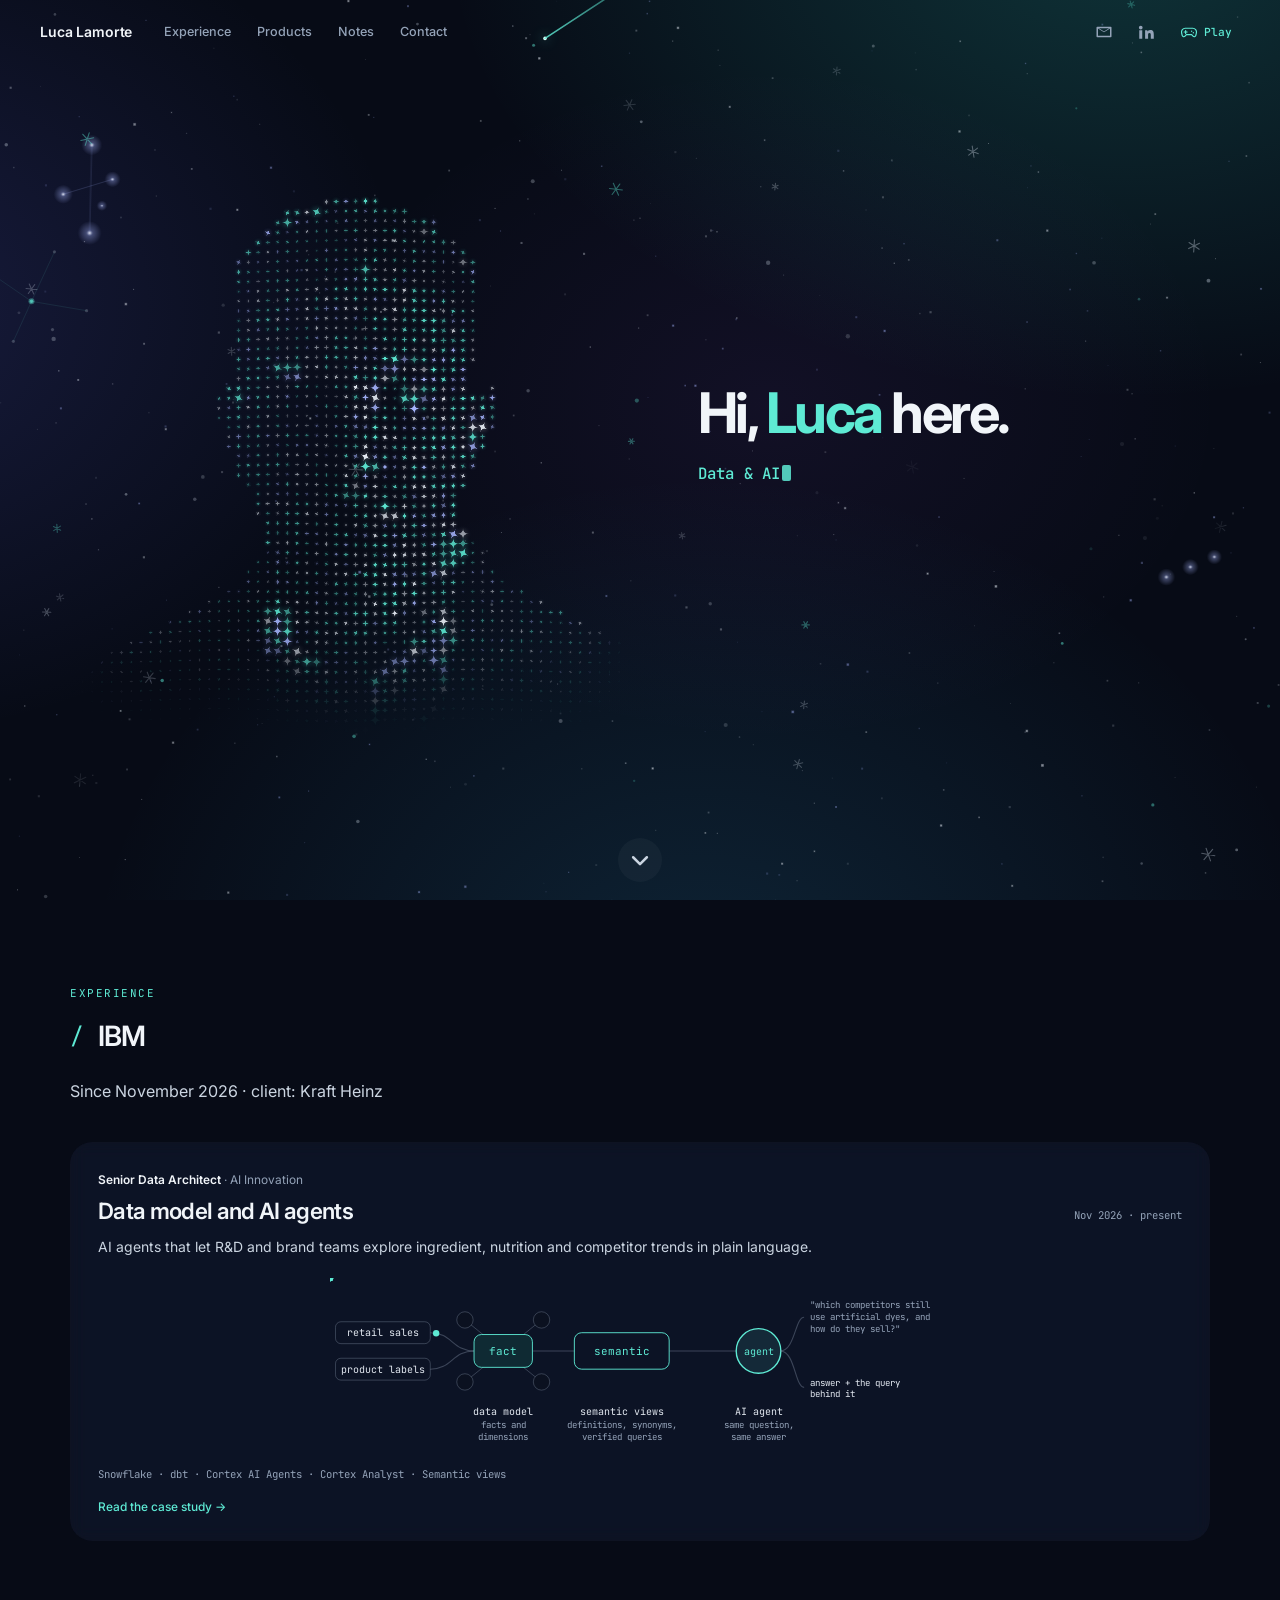
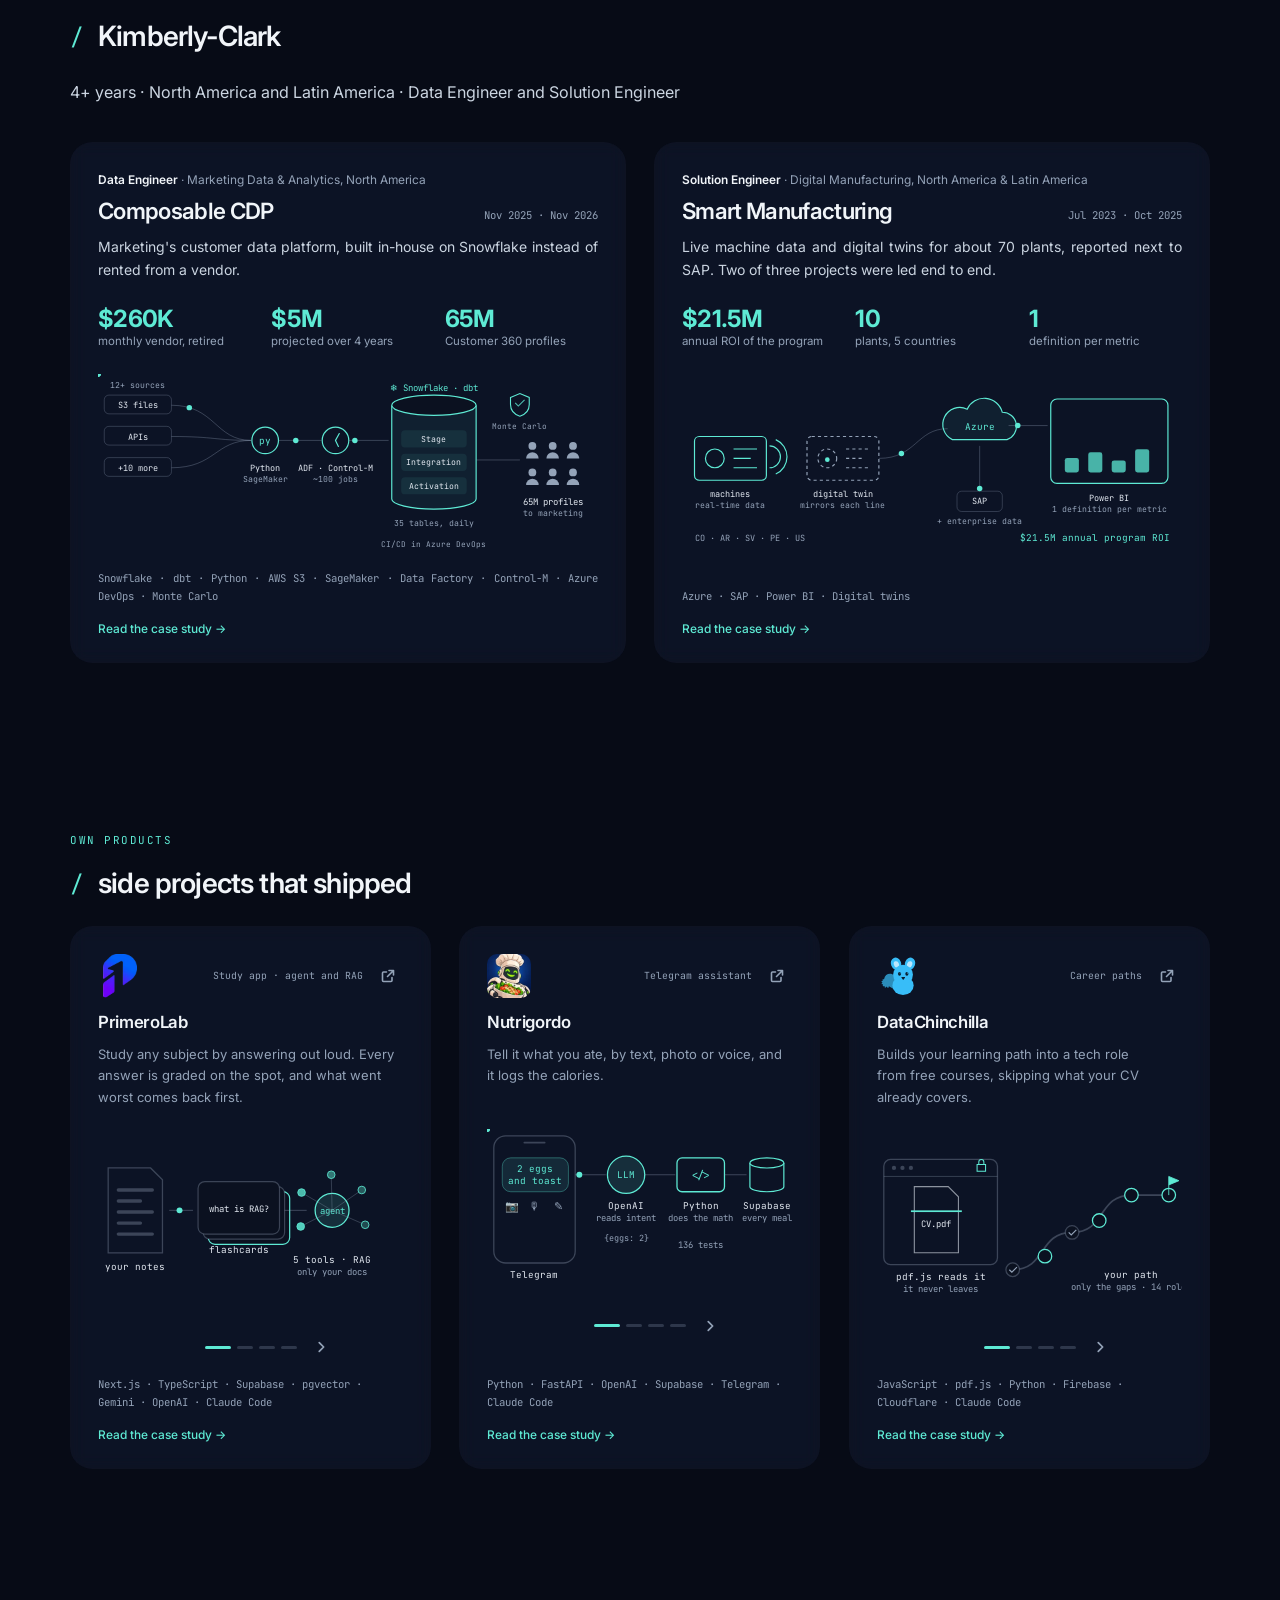
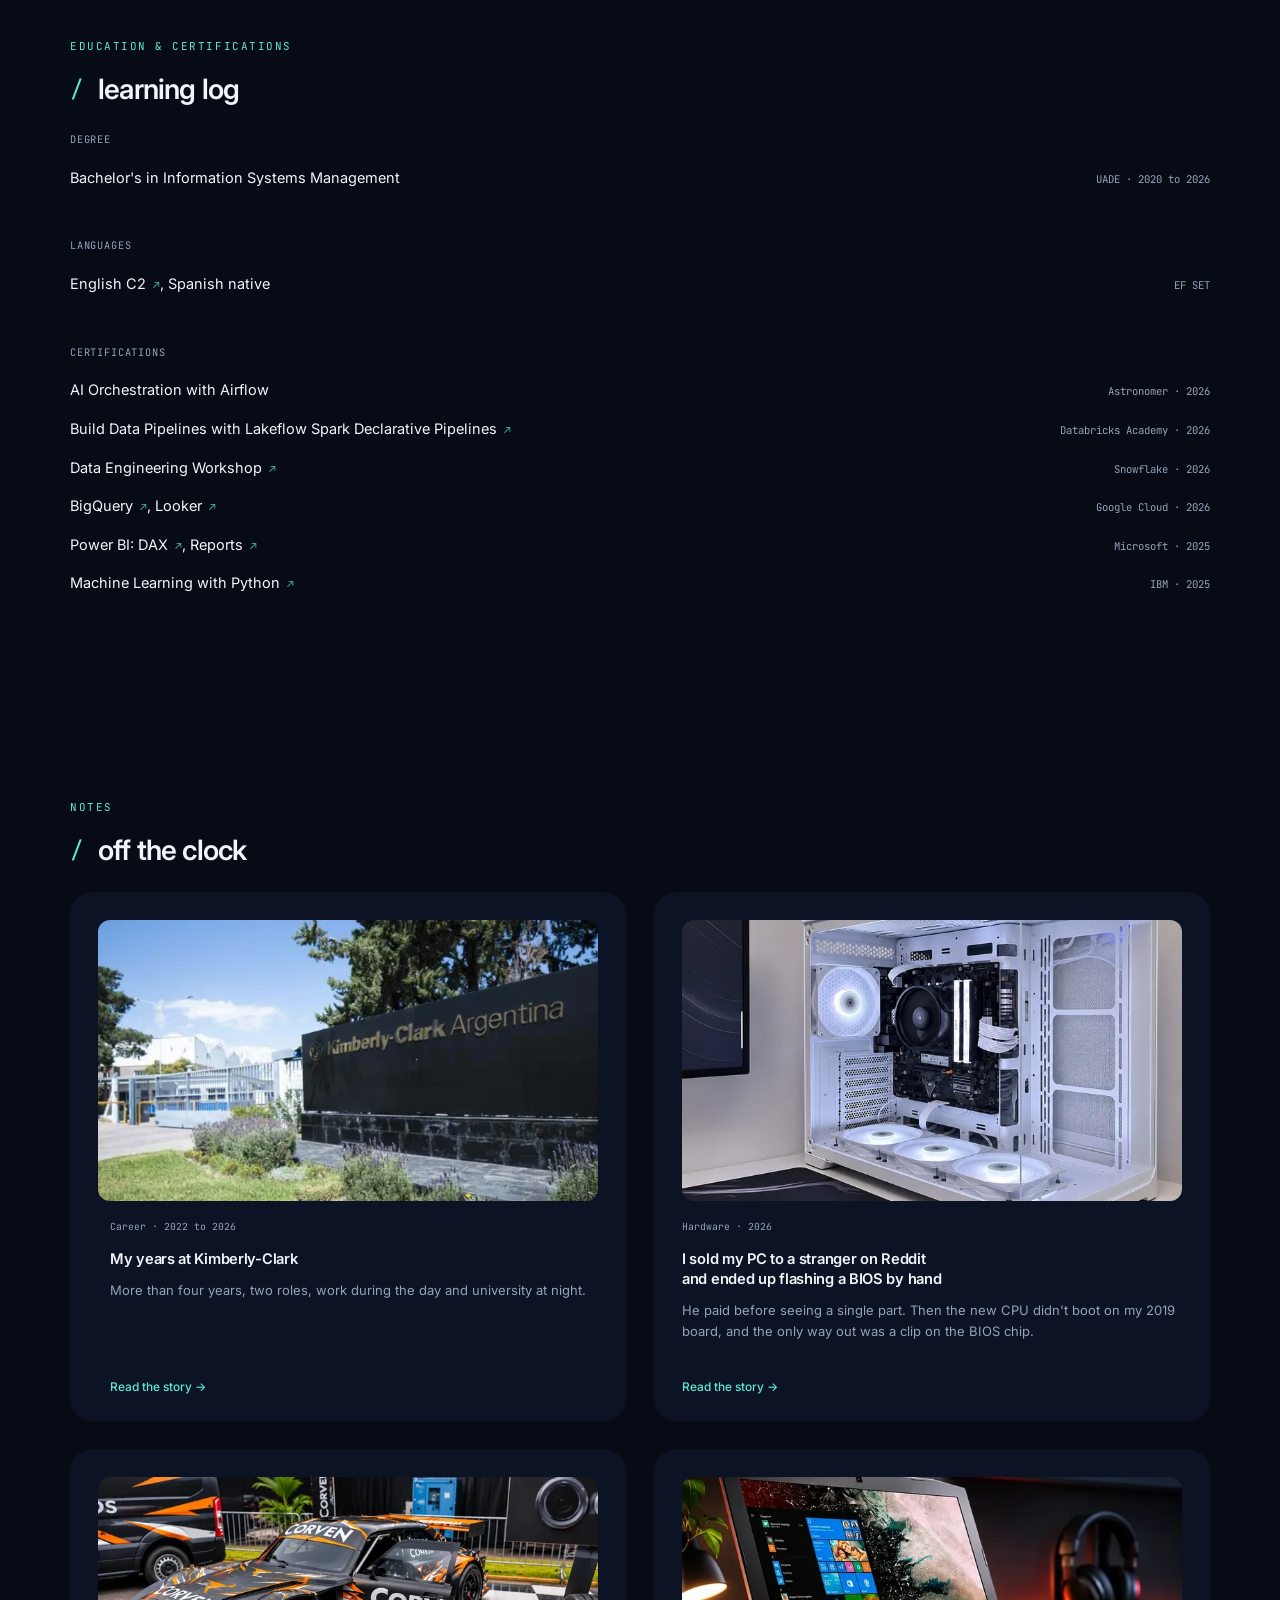
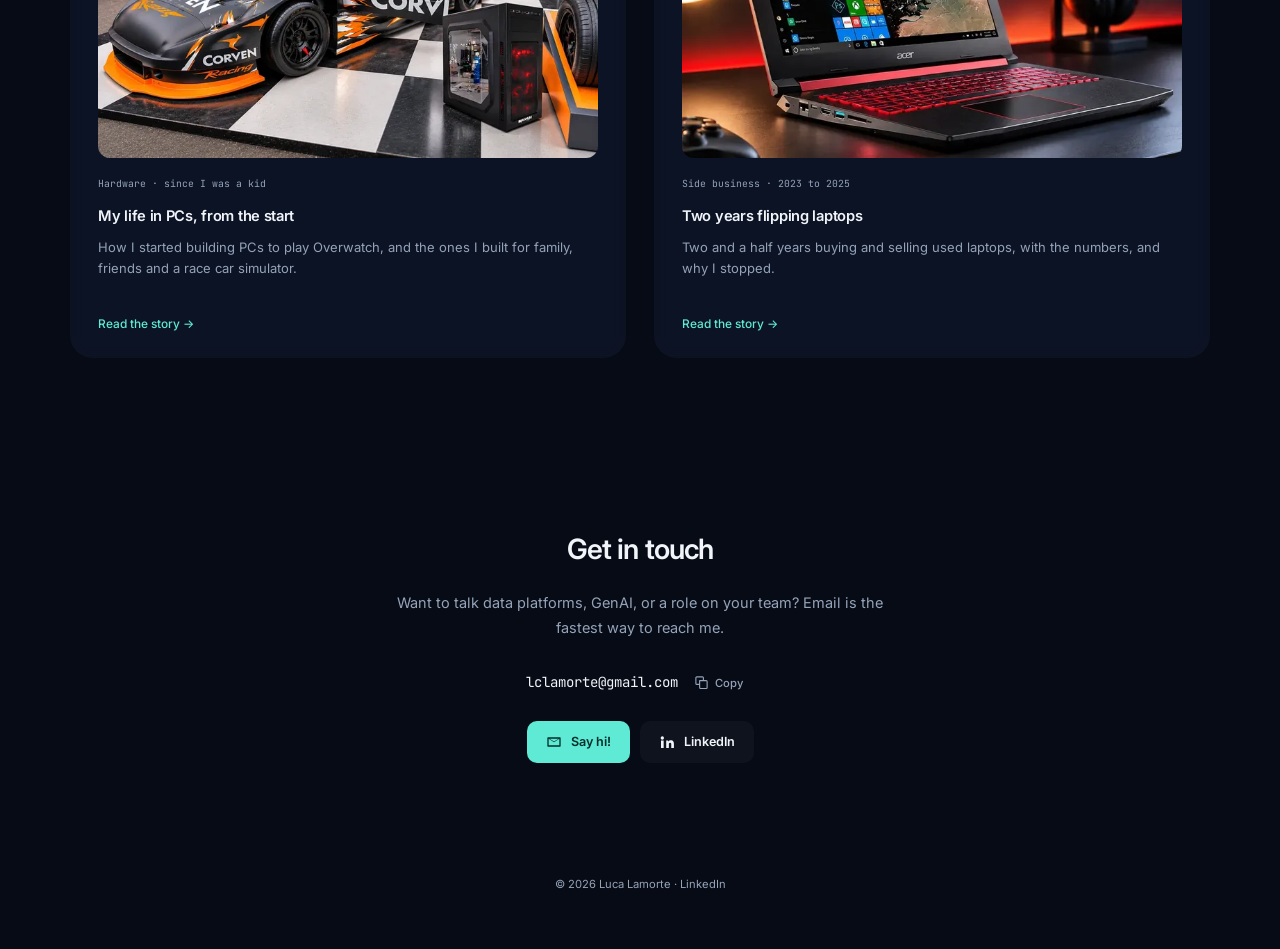
==== index.html @ 3a0ec130 "Put dbt back in the IBM stack Co-Authored-By: Claude Opus 5.5 <noreply@anthropic.com>" ====
<!doctype html>
<html lang="en">
<head>
<script>
  // Al volver de un artículo a una sección (index.html#experience) la página aparece ahí mismo: sin el
  // desplazamiento suave desde arriba. El suave vuelve apenas la página quedó en su lugar.
  // Recargar siempre arranca en el inicio: si la dirección quedó con una sección (#experience), se limpia.
  const nav = performance.getEntriesByType('navigation')[0];
  if (nav && nav.type === 'reload') {
    if ('scrollRestoration' in history) history.scrollRestoration = 'manual';
    if (location.hash && location.hash !== '#selftest') history.replaceState(null, '', location.pathname + location.search);
    addEventListener('load', () => scrollTo({ top: 0, behavior: 'instant' }));
  }
  // Con una sección en la dirección, se llega ahí y después se limpia, para que recargar no vuelva a saltar.
  if (location.hash && location.hash !== '#selftest') {
    const root = document.documentElement; root.style.scrollBehavior = 'auto';
    const jump = () => { const t = document.getElementById(location.hash.slice(1)); if (t && t.tagName !== 'DETAILS') t.scrollIntoView({ block: 'start', behavior: 'instant' }); };
    addEventListener('DOMContentLoaded', jump);
    addEventListener('load', () => { jump(); history.replaceState(null, '', location.pathname + location.search); requestAnimationFrame(() => requestAnimationFrame(() => root.style.scrollBehavior = '')); });
  }
</script>
<meta charset="utf-8">
<meta name="viewport" content="width=device-width, initial-scale=1">
<title>Luca Lamorte · Data &amp; AI architecture</title>
<meta name="description" content="Senior Data Architect at IBM. I design data platforms on Snowflake and dbt, and ship AI products on top of them.">
<link rel="canonical" href="https://lucalamorte.github.io/">
<meta property="og:type" content="website">
<meta property="og:site_name" content="Luca Lamorte">
<meta property="og:title" content="Luca Lamorte · Data &amp; AI architecture">
<meta property="og:description" content="Senior Data Architect at IBM. I design data platforms on Snowflake and dbt, and ship AI products on top of them.">
<meta property="og:url" content="https://lucalamorte.github.io/">
<meta property="og:image" content="https://lucalamorte.github.io/assets/og/home-8.jpg">
<meta property="og:image:alt" content="Luca Lamorte · Data &amp; AI architecture">
<meta property="og:image:width" content="1200">
<meta property="og:image:height" content="627">
<meta property="og:locale" content="en_US">
<meta name="twitter:card" content="summary_large_image">
<meta name="twitter:title" content="Luca Lamorte · Data &amp; AI architecture">
<meta name="twitter:description" content="Senior Data Architect at IBM. I design data platforms on Snowflake and dbt, and ship AI products on top of them.">
<meta name="twitter:image" content="https://lucalamorte.github.io/assets/og/home-8.jpg">
<meta name="author" content="Luca Lamorte">
<meta name="theme-color" content="#0b1120">
<link rel="icon" href="assets/favicon.svg" type="image/svg+xml">
<link rel="icon" href="assets/favicon-32.png" type="image/png" sizes="32x32">
<link rel="apple-touch-icon" href="assets/apple-touch-icon.png">
<script type="application/ld+json">{"@context":"https://schema.org","@graph":[{"@type":"Person","@id":"https://lucalamorte.github.io/#luca","name":"Luca Lamorte","jobTitle":"Senior Data Architect","worksFor":{"@type":"Organization","name":"IBM"},"description":"Senior Data Architect at IBM, based in Buenos Aires. Designs data platforms on Snowflake and dbt and ships GenAI products on top of them: RAG, tool-calling agents and Snowflake Cortex.","address":{"@type":"PostalAddress","addressLocality":"Buenos Aires","addressCountry":"AR"},"alumniOf":{"@type":"CollegeOrUniversity","name":"UADE (Universidad Argentina de la Empresa)"},"knowsLanguage":["English","Spanish"],"knowsAbout":["Data architecture","Data modeling","Dimensional modeling (Kimball)","Snowflake","Snowflake Cortex","dbt","Apache Airflow","AWS","Azure","Google Cloud","Python","SQL","Data quality and observability","CI/CD for data","Composable CDP","LLMs","Retrieval-augmented generation (RAG)","AI agents"],"url":"https://lucalamorte.github.io/","email":"mailto:lclamorte@gmail.com","sameAs":["https://www.linkedin.com/in/lclamorte/"],"hasCredential":[{"@type":"EducationalOccupationalCredential","name":"AI Orchestration with Airflow Certification","recognizedBy":{"@type":"Organization","name":"Astronomer"},"dateCreated":"2026"},{"@type":"EducationalOccupationalCredential","name":"Build Data Pipelines with Lakeflow Spark Declarative Pipelines","recognizedBy":{"@type":"Organization","name":"Databricks Academy"},"dateCreated":"2026"},{"@type":"EducationalOccupationalCredential","name":"Data Engineering Workshop","recognizedBy":{"@type":"Organization","name":"Snowflake"},"dateCreated":"2026"},{"@type":"EducationalOccupationalCredential","name":"BigQuery and Looker","recognizedBy":{"@type":"Organization","name":"Google Cloud"},"dateCreated":"2026"},{"@type":"EducationalOccupationalCredential","name":"Power BI: DAX and Reports","recognizedBy":{"@type":"Organization","name":"Microsoft"},"dateCreated":"2025"},{"@type":"EducationalOccupationalCredential","name":"Machine Learning with Python","recognizedBy":{"@type":"Organization","name":"IBM"},"dateCreated":"2025"},{"@type":"EducationalOccupationalCredential","name":"English C2","recognizedBy":{"@type":"Organization","name":"EF SET"}}]},{"@type":"WebSite","@id":"https://lucalamorte.github.io/#site","url":"https://lucalamorte.github.io/","name":"Luca Lamorte","author":{"@id":"https://lucalamorte.github.io/#luca"},"inLanguage":"en"}]}</script>
<link rel="preconnect" href="https://fonts.googleapis.com">
<link rel="preconnect" href="https://fonts.gstatic.com" crossorigin>
<link href="https://fonts.googleapis.com/css2?family=Inter:wght@400;500;600;700&family=JetBrains+Mono:wght@400;500&display=swap" rel="stylesheet">
<link rel="stylesheet" href="style.css">
</head>
<body>
<svg width="0" height="0" style="position:absolute" aria-hidden="true">
  <symbol id="i-mail" viewBox="0 0 24 24"><path fill="currentColor" d="M3 5h18a1 1 0 0 1 1 1v12a1 1 0 0 1-1 1H3a1 1 0 0 1-1-1V6a1 1 0 0 1 1-1zm9 7.2L4 7.3V17h16V7.3l-8 4.9zM5.2 7l6.8 4.2L18.8 7H5.2z"/></symbol>
  <symbol id="i-linkedin" viewBox="0 0 24 24"><path fill="currentColor" d="M4.98 3.5a2.5 2.5 0 1 1 0 5 2.5 2.5 0 0 1 0-5zM3 9.75h4V21H3V9.75zm7 0h3.8v1.6h.06c.53-1 1.83-2.06 3.77-2.06 4.03 0 4.77 2.65 4.77 6.1V21h-4v-5c0-1.2-.02-2.74-1.67-2.74-1.67 0-1.93 1.3-1.93 2.65V21h-4V9.75z"/></symbol>
  <symbol id="i-db" viewBox="0 0 24 24"><g fill="none" stroke="currentColor" stroke-width="1.8"><ellipse cx="12" cy="5.5" rx="7.5" ry="2.8"/><path d="M4.5 5.5v13c0 1.5 3.4 2.8 7.5 2.8s7.5-1.3 7.5-2.8v-13M4.5 12c0 1.5 3.4 2.8 7.5 2.8s7.5-1.3 7.5-2.8"/></g></symbol>
  <symbol id="i-copy" viewBox="0 0 24 24"><path fill="none" stroke="currentColor" stroke-width="1.8" stroke-linejoin="round" d="M9 9h10.5a1.5 1.5 0 0 1 1.5 1.5V20a1.5 1.5 0 0 1-1.5 1.5H10.5A1.5 1.5 0 0 1 9 20zM15 9V4.5A1.5 1.5 0 0 0 13.5 3H4.5A1.5 1.5 0 0 0 3 4.5v9A1.5 1.5 0 0 0 4.5 15H9"/></symbol>
  <symbol id="i-factory" viewBox="0 0 24 24"><path fill="none" stroke="currentColor" stroke-width="1.8" stroke-linejoin="round" d="M3 21V10l5 3V10l5 3V10l5 3V4h3v17H3zm4-4h2m4 0h2"/></symbol>
</svg>

<a class="skip" href="#content">Skip to content</a>
<nav class="nav" aria-label="Main">
  <a class="name" href="#top">Luca Lamorte</a>
  <div class="links"><a href="#experience">Experience</a><a href="#projects">Products</a><a href="#notes">Notes</a><a href="#contact">Contact</a></div>
  <div class="icons">
    <a href="mailto:lclamorte@gmail.com?subject=Let's%20connect!" aria-label="Email"><svg><use href="#i-mail"/></svg></a>
    <a href="https://www.linkedin.com/in/lclamorte/" aria-label="LinkedIn" target="_blank" rel="noopener"><svg><use href="#i-linkedin"/></svg></a>
    <button type="button" class="nav-play" data-pk-play aria-label="Play this page as a game"><svg viewBox="0 0 24 24" aria-hidden="true"><path d="M7 7h10a5 5 0 0 1 4.9 6l-.8 3.6a2.2 2.2 0 0 1-3.8 1L15.5 15.5h-7l-1.8 2.1a2.2 2.2 0 0 1-3.8-1L2.1 13A5 5 0 0 1 7 7z"/><path d="M7.5 10v4M5.5 12h4"/><circle cx="15.5" cy="11" r=".9"/><circle cx="17.8" cy="13" r=".9"/></svg><span>Play</span></button>
  </div>
</nav>

<main id="top">
  <span id="content"></span>
  <section class="hero">
    <div class="portrait">
      <canvas id="portrait" role="img" aria-label="Portrait of Luca drawn with small dashes that move with the cursor"></canvas>
      <p class="game-status" id="game-status" aria-live="polite"></p>
    </div>
    <div class="intro">
    <h1>Hi, <b>Luca</b> here.</h1>
    <p class="roles">Data &amp; AI architecture · Buenos Aires</p>
    <p>I design data platforms and ship AI products on top of them.</p>
    <button type="button" class="pk-play" id="pk-play" data-pk-play><svg viewBox="0 0 24 24" aria-hidden="true"><path d="M7 7h10a5 5 0 0 1 4.9 6l-.8 3.6a2.2 2.2 0 0 1-3.8 1L15.5 15.5h-7l-1.8 2.1a2.2 2.2 0 0 1-3.8-1L2.1 13A5 5 0 0 1 7 7z"/><path d="M7.5 10v4M5.5 12h4"/><circle cx="15.5" cy="11" r=".9"/><circle cx="17.8" cy="13" r=".9"/></svg>Play this page as a game</button>
    </div>
  </section>


  <section id="experience" class="reveal">
    <p class="eyebrow">Experience</p>
    <h2><span>/</span> IBM</h2>
    <p class="group big">Since November 2026 · client: Kraft Heinz</p>
    <div class="flagship solo">
      <a class="card big next" href="projects/ibm.html">
        <p class="when-role"><b>Senior Data Architect</b> · AI Innovation</p>
        <div class="title-row"><h3>Data model and AI agents</h3><span class="when">Nov 2026 · present</span></div>
        <p>AI agents that let R&amp;D and brand teams explore ingredient, nutrition and competitor trends in plain language.</p>
        <div class="visual"><svg class="viz" viewBox="0 0 680 190" aria-hidden="true"><rect x="6" y="48" width="104" height="24" rx="6" fill="none" stroke="rgba(148,163,184,.35)"/><text x="58" y="64" text-anchor="middle" fill="#e2e8f0" font-family="JetBrains Mono, monospace" font-size="11">retail sales</text><path d="M110 60 C134 60 134 80 158 80" fill="none" stroke="rgba(148,163,184,.35)" stroke-width="1.2"/><circle r="3.5" fill="#5eead4"><animateMotion path="M110 60 C134 60 134 80 158 80" dur="2.4s" begin="0s" repeatCount="indefinite"/></circle><rect x="6" y="88" width="104" height="24" rx="6" fill="none" stroke="rgba(148,163,184,.35)"/><text x="58" y="104" text-anchor="middle" fill="#e2e8f0" font-family="JetBrains Mono, monospace" font-size="11">product labels</text><path d="M110 100 C134 100 134 80 158 80" fill="none" stroke="rgba(148,163,184,.35)" stroke-width="1.2"/><circle r="3.5" fill="#5eead4"><animateMotion path="M110 100 C134 100 134 80 158 80" dur="2.4s" begin="0.6s" repeatCount="indefinite"/></circle><line x1="190" y1="80" x2="148" y2="46" stroke="rgba(148,163,184,.35)"/><circle cx="148" cy="46" r="9" fill="#0b1120" stroke="rgba(148,163,184,.35)"/><line x1="190" y1="80" x2="232" y2="46" stroke="rgba(148,163,184,.35)"/><circle cx="232" cy="46" r="9" fill="#0b1120" stroke="rgba(148,163,184,.35)"/><line x1="190" y1="80" x2="148" y2="114" stroke="rgba(148,163,184,.35)"/><circle cx="148" cy="114" r="9" fill="#0b1120" stroke="rgba(148,163,184,.35)"/><line x1="190" y1="80" x2="232" y2="114" stroke="rgba(148,163,184,.35)"/><circle cx="232" cy="114" r="9" fill="#0b1120" stroke="rgba(148,163,184,.35)"/><rect x="158" y="62" width="64" height="36" rx="8" fill="#0f2a33" stroke="#5eead4"/><text x="190" y="85" text-anchor="middle" fill="#5eead4" font-family="JetBrains Mono, monospace" font-size="12">fact</text><text x="190" y="150" text-anchor="middle" fill="#e2e8f0" font-family="JetBrains Mono, monospace" font-size="11">data model</text><text x="190" y="165" text-anchor="middle" fill="#94a3b8" font-family="JetBrains Mono, monospace" font-size="10">facts and</text><text x="190" y="178" text-anchor="middle" fill="#94a3b8" font-family="JetBrains Mono, monospace" font-size="10">dimensions</text><path d="M222 80 H268" fill="none" stroke="rgba(148,163,184,.35)" stroke-width="1.2"/><circle r="3.5" fill="#5eead4"><animateMotion path="M222 80 H268" dur="2.4s" begin="0.8s" repeatCount="indefinite"/></circle><rect x="268" y="60" width="104" height="40" rx="8" fill="none" stroke="#5eead4"/><text x="320" y="85" text-anchor="middle" fill="#5eead4" font-family="JetBrains Mono, monospace" font-size="12">semantic</text><text x="320" y="150" text-anchor="middle" fill="#e2e8f0" font-family="JetBrains Mono, monospace" font-size="11">semantic views</text><text x="320" y="165" text-anchor="middle" fill="#94a3b8" font-family="JetBrains Mono, monospace" font-size="10">definitions, synonyms,</text><text x="320" y="178" text-anchor="middle" fill="#94a3b8" font-family="JetBrains Mono, monospace" font-size="10">verified queries</text><path d="M372 80 H446" fill="none" stroke="rgba(148,163,184,.35)" stroke-width="1.2"/><circle r="3.5" fill="#5eead4"><animateMotion path="M372 80 H446" dur="2.4s" begin="1.2s" repeatCount="indefinite"/></circle><circle cx="470" cy="80" r="24" fill="rgba(94,234,212,.1)" stroke="#5eead4" stroke-width="1.5"><animate attributeName="r" values="24;26;24" dur="2.4s" repeatCount="indefinite"/></circle><text x="470" y="84" text-anchor="middle" fill="#5eead4" font-family="JetBrains Mono, monospace" font-size="11">agent</text><text x="470" y="150" text-anchor="middle" fill="#e2e8f0" font-family="JetBrains Mono, monospace" font-size="11">AI agent</text><text x="470" y="165" text-anchor="middle" fill="#94a3b8" font-family="JetBrains Mono, monospace" font-size="10">same question,</text><text x="470" y="178" text-anchor="middle" fill="#94a3b8" font-family="JetBrains Mono, monospace" font-size="10">same answer</text><path d="M494 80 C510 80 510 43 520 43" fill="none" stroke="rgba(148,163,184,.35)" stroke-width="1.2"/><circle r="3.5" fill="#5eead4"><animateMotion path="M494 80 C510 80 510 43 520 43" dur="2.4s" begin="1.6s" repeatCount="indefinite"/></circle><text x="526" y="33" text-anchor="start" fill="#94a3b8" font-family="JetBrains Mono, monospace" font-size="10">"which competitors still</text><text x="526" y="46" text-anchor="start" fill="#94a3b8" font-family="JetBrains Mono, monospace" font-size="10">use artificial dyes, and</text><text x="526" y="59" text-anchor="start" fill="#94a3b8" font-family="JetBrains Mono, monospace" font-size="10">how do they sell?"</text><path d="M494 80 C510 80 510 120 520 120" fill="none" stroke="rgba(148,163,184,.35)" stroke-width="1.2"/><circle r="3.5" fill="#5eead4"><animateMotion path="M494 80 C510 80 510 120 520 120" dur="2.4s" begin="2.0s" repeatCount="indefinite"/></circle><text x="526" y="118" text-anchor="start" fill="#e2e8f0" font-family="JetBrains Mono, monospace" font-size="10">answer + the query</text><text x="526" y="131" text-anchor="start" fill="#e2e8f0" font-family="JetBrains Mono, monospace" font-size="10">behind it</text></svg></div>
        <p class="tools">Snowflake · dbt · Cortex AI Agents · Cortex Analyst · Semantic views</p>
        <span class="more">Read the case study →</span>
      </a>
    </div>
    <h2 class="next-co"><span>/</span> Kimberly-Clark</h2>
    <p class="group big">4+ years · North America and Latin America · Data Engineer and Solution Engineer</p>
    <div class="flagship">
      <a class="card big" href="projects/cdp.html">
        <p class="when-role"><b>Data Engineer</b> · Marketing Data &amp; Analytics, North America</p>
        <div class="title-row"><h3>Composable CDP</h3><span class="when">Nov 2025 · Nov 2026</span></div>
        <p>Marketing's customer data platform, built in-house on Snowflake instead of rented from a vendor.</p>
        <ul class="nums"><li><b>$260K</b>monthly vendor, retired</li><li><b>$5M</b>projected over 4 years</li><li><b>65M</b>Customer 360 profiles</li></ul>
        <div class="visual"><svg class="viz" viewBox="0 0 640 232" aria-hidden="true"><rect x="8" y="27" width="86" height="24" rx="6" fill="none" stroke="rgba(148,163,184,.35)"/><text x="51" y="44" text-anchor="middle" fill="#e2e8f0" font-family="JetBrains Mono, monospace" font-size="11">S3 files</text><path d="M94 40 C150 40 150 85 196 85" fill="none" stroke="rgba(148,163,184,.35)" stroke-width="1.2"/><circle r="3.5" fill="#5eead4"><animateMotion path="M94 40 C150 40 150 85 196 85" dur="2.4s" begin="0.0s" repeatCount="indefinite"/></circle><rect x="8" y="67" width="86" height="24" rx="6" fill="none" stroke="rgba(148,163,184,.35)"/><text x="51" y="84" text-anchor="middle" fill="#e2e8f0" font-family="JetBrains Mono, monospace" font-size="11">APIs</text><path d="M94 80 C150 80 150 85 196 85" fill="none" stroke="rgba(148,163,184,.35)" stroke-width="1.2"/><circle r="3.5" fill="#5eead4"><animateMotion path="M94 80 C150 80 150 85 196 85" dur="2.4s" begin="0.6s" repeatCount="indefinite"/></circle><rect x="8" y="107" width="86" height="24" rx="6" fill="none" stroke="rgba(148,163,184,.35)"/><text x="51" y="124" text-anchor="middle" fill="#e2e8f0" font-family="JetBrains Mono, monospace" font-size="11">+10 more</text><path d="M94 120 C150 120 150 85 196 85" fill="none" stroke="rgba(148,163,184,.35)" stroke-width="1.2"/><circle r="3.5" fill="#5eead4"><animateMotion path="M94 120 C150 120 150 85 196 85" dur="2.4s" begin="1.2s" repeatCount="indefinite"/></circle><text x="51" y="18" text-anchor="middle" fill="#94a3b8" font-family="JetBrains Mono, monospace" font-size="10.5">12+ sources</text><circle cx="214" cy="85" r="17" fill="none" stroke="#5eead4" stroke-width="1.5"/><text x="214" y="90" text-anchor="middle" fill="#5eead4" font-family="JetBrains Mono, monospace" font-size="12">py</text><text x="214" y="124" text-anchor="middle" fill="#e2e8f0" font-family="JetBrains Mono, monospace" font-size="11">Python</text><text x="214" y="138" text-anchor="middle" fill="#94a3b8" font-family="JetBrains Mono, monospace" font-size="10.5">SageMaker</text><path d="M231 85 H286" stroke="rgba(148,163,184,.35)" stroke-width="1.2"/><circle r="3.5" fill="#5eead4"><animateMotion path="M231 85 H286" dur="1.2s" begin="0s" repeatCount="indefinite"/></circle><circle cx="304" cy="85" r="17" fill="none" stroke="#5eead4" stroke-width="1.5"/><path d="M304 85 V75 M304 85 l7 5" stroke="#5eead4" stroke-width="1.5" stroke-linecap="round"><animateTransform attributeName="transform" type="rotate" values="0 304 85;360 304 85" dur="6s" repeatCount="indefinite"/></path><text x="304" y="124" text-anchor="middle" fill="#e2e8f0" font-family="JetBrains Mono, monospace" font-size="11">ADF · Control-M</text><text x="304" y="138" text-anchor="middle" fill="#94a3b8" font-family="JetBrains Mono, monospace" font-size="10.5">~100 jobs</text><path d="M321 85 H372" stroke="rgba(148,163,184,.35)" stroke-width="1.2"/><circle r="3.5" fill="#5eead4"><animateMotion path="M321 85 H372" dur="1.2s" begin="0.3s" repeatCount="indefinite"/></circle><path d="M376 40 v120 a54 13 0 0 0 108 0 v-120" fill="rgba(94,234,212,.06)" stroke="#5eead4" stroke-width="1.5"/><ellipse cx="430" cy="40" rx="54" ry="13" fill="#0b1120" stroke="#5eead4" stroke-width="1.5"/><rect x="388" y="72" width="84" height="22" rx="5" fill="#5eead4" opacity=".12"><animate attributeName="opacity" values=".08;.08;.45;.12;.08" keyTimes="0;0.20;0.28;0.50;1" dur="4s" repeatCount="indefinite"/></rect><text x="430" y="87" text-anchor="middle" fill="#e2e8f0" font-family="JetBrains Mono, monospace" font-size="10.5">Stage</text><rect x="388" y="102" width="84" height="22" rx="5" fill="#5eead4" opacity=".12"><animate attributeName="opacity" values=".08;.08;.45;.12;.08" keyTimes="0;0.40;0.48;0.70;1" dur="4s" repeatCount="indefinite"/></rect><text x="430" y="117" text-anchor="middle" fill="#e2e8f0" font-family="JetBrains Mono, monospace" font-size="10.5">Integration</text><rect x="388" y="132" width="84" height="22" rx="5" fill="#5eead4" opacity=".12"><animate attributeName="opacity" values=".08;.08;.45;.12;.08" keyTimes="0;0.60;0.68;0.90;1" dur="4s" repeatCount="indefinite"/></rect><text x="430" y="147" text-anchor="middle" fill="#e2e8f0" font-family="JetBrains Mono, monospace" font-size="10.5">Activation</text><text x="430" y="22" text-anchor="middle" fill="#5eead4" font-family="JetBrains Mono, monospace" font-size="11.5">❄ Snowflake · dbt</text><text x="430" y="194" text-anchor="middle" fill="#94a3b8" font-family="JetBrains Mono, monospace" font-size="10.5">35 tables, daily</text><path d="M528 30 l12 -5 l12 5 v9 c0 8 -6 13 -12 15 c-6 -2 -12 -7 -12 -15 z" fill="none" stroke="#5eead4" stroke-width="1.4"/><path d="M534 37 l4 4 l8 -8" fill="none" stroke="#5eead4" stroke-width="1.4"><animate attributeName="opacity" values="0;1;1;0" keyTimes="0;.2;.8;1" dur="3s" repeatCount="indefinite"/></path><text x="540" y="70" text-anchor="middle" fill="#94a3b8" font-family="JetBrains Mono, monospace" font-size="10">Monte Carlo</text><text x="430" y="222" text-anchor="middle" fill="#94a3b8" font-family="JetBrains Mono, monospace" font-size="10">CI/CD in Azure DevOps</text><path d="M484 110 H540" stroke="rgba(148,163,184,.35)" stroke-width="1.2"/><circle r="3.5" fill="#5eead4"><animateMotion path="M484 110 H540" dur="1.4s" begin="0.5s" repeatCount="indefinite"/></circle><g fill="#94a3b8"><animate attributeName="fill" values="#94a3b8;#94a3b8;#5eead4;#5eead4;#94a3b8" keyTimes="0;0.30;0.34;.92;1" dur="4s" repeatCount="indefinite"/><circle cx="556" cy="92" r="5"/><path d="M548 108 a8 8 0 0 1 16 0 z"/></g><g fill="#94a3b8"><animate attributeName="fill" values="#94a3b8;#94a3b8;#5eead4;#5eead4;#94a3b8" keyTimes="0;0.38;0.42;.92;1" dur="4s" repeatCount="indefinite"/><circle cx="582" cy="92" r="5"/><path d="M574 108 a8 8 0 0 1 16 0 z"/></g><g fill="#94a3b8"><animate attributeName="fill" values="#94a3b8;#94a3b8;#5eead4;#5eead4;#94a3b8" keyTimes="0;0.46;0.50;.92;1" dur="4s" repeatCount="indefinite"/><circle cx="608" cy="92" r="5"/><path d="M600 108 a8 8 0 0 1 16 0 z"/></g><g fill="#94a3b8"><animate attributeName="fill" values="#94a3b8;#94a3b8;#5eead4;#5eead4;#94a3b8" keyTimes="0;0.54;0.58;.92;1" dur="4s" repeatCount="indefinite"/><circle cx="556" cy="126" r="5"/><path d="M548 142 a8 8 0 0 1 16 0 z"/></g><g fill="#94a3b8"><animate attributeName="fill" values="#94a3b8;#94a3b8;#5eead4;#5eead4;#94a3b8" keyTimes="0;0.62;0.66;.92;1" dur="4s" repeatCount="indefinite"/><circle cx="582" cy="126" r="5"/><path d="M574 142 a8 8 0 0 1 16 0 z"/></g><g fill="#94a3b8"><animate attributeName="fill" values="#94a3b8;#94a3b8;#5eead4;#5eead4;#94a3b8" keyTimes="0;0.70;0.74;.92;1" dur="4s" repeatCount="indefinite"/><circle cx="608" cy="126" r="5"/><path d="M600 142 a8 8 0 0 1 16 0 z"/></g><text x="582" y="168" text-anchor="middle" fill="#e2e8f0" font-family="JetBrains Mono, monospace" font-size="11.5">65M profiles</text><text x="582" y="182" text-anchor="middle" fill="#94a3b8" font-family="JetBrains Mono, monospace" font-size="10.5">to marketing</text></svg></div>
        <p class="tools">Snowflake · dbt · Python · AWS S3 · SageMaker · Data Factory · Control-M · Azure DevOps · Monte Carlo</p>
        <span class="more">Read the case study →</span>
      </a>
      <a class="card big" href="projects/smom.html">
        <p class="when-role"><b>Solution Engineer</b> · Digital Manufacturing, North America &amp; Latin America</p>
        <div class="title-row"><h3>Smart Manufacturing</h3><span class="when">Jul 2023 · Oct 2025</span></div>
        <p>Live machine data and digital twins for about 70 plants, reported next to SAP. Two of three projects were led end to end.</p>
        <ul class="nums"><li><b>$21.5M</b>annual ROI of the program</li><li><b>10</b>plants, 5 countries</li><li><b>1</b>definition per metric</li></ul>
        <div class="visual"><svg class="viz" viewBox="0 0 640 232" aria-hidden="true"><rect x="16" y="80" width="92" height="56" rx="6" stroke="#5eead4" stroke-width="1.5" fill="none"/><circle cx="42" cy="108" r="12" stroke="#5eead4" stroke-width="1.5" fill="none"/><path d="M66 96 h30 M66 108 h22 M66 120 h30" stroke="#5eead4" stroke-width="1.5" fill="none"/><g><animate attributeName="opacity" values="0;1;0" keyTimes="0;.3;1" dur="1.6s" repeatCount="indefinite"/><path d="M112 92 a14 14 0 0 1 0 28 M120 84 a24 24 0 0 1 0 44" fill="none" stroke="#5eead4" stroke-width="1.5"/></g><text x="62" y="158" text-anchor="middle" fill="#e2e8f0" font-family="JetBrains Mono, monospace" font-size="11">machines</text><text x="62" y="172" text-anchor="middle" fill="#94a3b8" font-family="JetBrains Mono, monospace" font-size="10.5">real-time data</text><rect x="160" y="80" width="92" height="56" rx="6" stroke="#94a3b8" stroke-width="1.5" fill="none" stroke-dasharray="4 4"/><circle cx="186" cy="108" r="12" stroke="#94a3b8" stroke-width="1.5" fill="none" stroke-dasharray="4 4"/><path d="M210 96 h30 M210 108 h22 M210 120 h30" stroke="#94a3b8" stroke-width="1.5" fill="none" stroke-dasharray="4 4"/><text x="206" y="158" text-anchor="middle" fill="#e2e8f0" font-family="JetBrains Mono, monospace" font-size="11">digital twin</text><text x="206" y="172" text-anchor="middle" fill="#94a3b8" font-family="JetBrains Mono, monospace" font-size="10.5">mirrors each line</text><circle cx="186" cy="108" r="3" fill="#5eead4"><animate attributeName="cy" values="100;116;100" keyTimes="0;.5;1" dur="1.6s" repeatCount="indefinite"/></circle><path d="M252 108 C300 108 300 70 340 70" fill="none" stroke="rgba(148,163,184,.35)" stroke-width="1.2"/><circle r="3.5" fill="#5eead4"><animateMotion path="M252 108 C300 108 300 70 340 70" dur="1.6s" begin="0s" repeatCount="indefinite"/></circle><path d="M346 84 h70 a18 18 0 0 0 -6 -35 a24 24 0 0 0 -45 -4 a18 18 0 0 0 -19 39 z" fill="rgba(94,234,212,.06)" stroke="#5eead4" stroke-width="1.5"/><text x="381" y="72" text-anchor="middle" fill="#5eead4" font-family="JetBrains Mono, monospace" font-size="12">Azure</text><rect x="352" y="150" width="58" height="26" rx="6" fill="none" stroke="rgba(148,163,184,.35)"/><text x="381" y="167" text-anchor="middle" fill="#e2e8f0" font-family="JetBrains Mono, monospace" font-size="11">SAP</text><text x="381" y="192" text-anchor="middle" fill="#94a3b8" font-family="JetBrains Mono, monospace" font-size="10.5">+ enterprise data</text><path d="M381 150 V92" stroke="rgba(148,163,184,.35)" stroke-width="1.2"/><circle r="3.5" fill="#5eead4"><animateMotion path="M381 150 V92" dur="1.4s" begin="0.4s" repeatCount="indefinite"/></circle><path d="M418 66 H468" stroke="rgba(148,163,184,.35)" stroke-width="1.2"/><circle r="3.5" fill="#5eead4"><animateMotion path="M418 66 H468" dur="1.2s" begin="0.2s" repeatCount="indefinite"/></circle><rect x="472" y="32" width="150" height="108" rx="8" fill="none" stroke="#5eead4" stroke-width="1.5"/><rect x="490" y="80" width="18" height="46" rx="3" fill="#5eead4" opacity=".75"><animate attributeName="height" values="0;46;46;0" keyTimes="0;.3;.9;1" dur="4s" repeatCount="indefinite"/><animate attributeName="y" values="126;80;80;126" keyTimes="0;.3;.9;1" dur="4s" repeatCount="indefinite"/></rect><rect x="520" y="62" width="18" height="64" rx="3" fill="#5eead4" opacity=".75"><animate attributeName="height" values="0;64;64;0" keyTimes="0;.3;.9;1" dur="4s" repeatCount="indefinite"/><animate attributeName="y" values="126;62;62;126" keyTimes="0;.3;.9;1" dur="4s" repeatCount="indefinite"/></rect><rect x="550" y="88" width="18" height="38" rx="3" fill="#5eead4" opacity=".75"><animate attributeName="height" values="0;38;38;0" keyTimes="0;.3;.9;1" dur="4s" repeatCount="indefinite"/><animate attributeName="y" values="126;88;88;126" keyTimes="0;.3;.9;1" dur="4s" repeatCount="indefinite"/></rect><rect x="580" y="52" width="18" height="74" rx="3" fill="#5eead4" opacity=".75"><animate attributeName="height" values="0;74;74;0" keyTimes="0;.3;.9;1" dur="4s" repeatCount="indefinite"/><animate attributeName="y" values="126;52;52;126" keyTimes="0;.3;.9;1" dur="4s" repeatCount="indefinite"/></rect><text x="547" y="162" text-anchor="middle" fill="#e2e8f0" font-family="JetBrains Mono, monospace" font-size="11">Power BI</text><text x="547" y="176" text-anchor="middle" fill="#94a3b8" font-family="JetBrains Mono, monospace" font-size="10.5">1 definition per metric</text><text x="16" y="214" text-anchor="start" fill="#94a3b8" font-family="JetBrains Mono, monospace" font-size="11">CO · AR · SV · PE · US</text><text x="624" y="214" text-anchor="end" fill="#5eead4" font-family="JetBrains Mono, monospace" font-size="12">$21.5M annual program ROI</text></svg></div>
        <p class="tools">Azure · SAP · Power BI · Digital twins</p>
        <span class="more">Read the case study →</span>
      </a>
    </div>
  </section>
  <section id="projects" class="reveal">
    <p class="eyebrow">Own products</p>
    <h2><span>/</span> side projects that shipped</h2>
    <div class="projects four">
      <div class="card linked">
        <div class="top"><img class="logo" src="assets/primerolab-logo.webp" alt=""><span class="out"><span class="kind">Study app · agent and RAG</span><a class="ico" href="https://primerolab.com" target="_blank" rel="noopener" aria-label="Open PrimeroLab" title="Open PrimeroLab"><svg viewBox="0 0 16 16" aria-hidden="true"><path fill="none" stroke="currentColor" stroke-width="1.6" stroke-linecap="round" stroke-linejoin="round" d="M9 2.5h4.5V7M13.5 2.5 7.5 8.5M12 9.5v3a1 1 0 0 1-1 1H3.5a1 1 0 0 1-1-1V5a1 1 0 0 1 1-1h3"/></svg></a></span></div>
        <h3>PrimeroLab</h3>
        <p>Study any subject by answering out loud. Every answer is graded on the spot, and what went worst comes back first.</p>
        <div class="visual slides" role="region" aria-roledescription="carousel" aria-label="PrimeroLab: how it works and screens">
          <div class="track">
          <div class="slide"><svg class="viz" viewBox="0 0 360 186" aria-hidden="true"><path d="M12 20 h50 l14 14 v86 h-64 z" fill="none" stroke="rgba(148,163,184,.35)" stroke-width="1.5"/><rect x="22" y="44" width="44" height="4" rx="2" fill="rgba(148,163,184,.35)"/><rect x="22" y="57" width="30" height="4" rx="2" fill="rgba(148,163,184,.35)"/><rect x="22" y="70" width="44" height="4" rx="2" fill="rgba(148,163,184,.35)"/><rect x="22" y="83" width="30" height="4" rx="2" fill="rgba(148,163,184,.35)"/><rect x="22" y="96" width="44" height="4" rx="2" fill="rgba(148,163,184,.35)"/><text x="44" y="140" text-anchor="middle" fill="#e2e8f0" font-family="JetBrains Mono, monospace" font-size="11">your notes</text><path d="M84 70 H112" stroke="rgba(148,163,184,.35)" stroke-width="1.2"/><circle r="3.5" fill="#5eead4"><animateMotion path="M84 70 H112" dur="1s" begin="0s" repeatCount="indefinite"/></circle><rect x="130" y="48" width="96" height="62" rx="8" fill="#0b1120" stroke="#5eead4" stroke-width="1.4"/><rect x="124" y="42" width="96" height="62" rx="8" fill="#0b1120" stroke="rgba(148,163,184,.35)" stroke-width="1.4"/><rect x="118" y="36" width="96" height="62" rx="8" fill="#0b1120" stroke="rgba(148,163,184,.35)" stroke-width="1.4"/><g><animate attributeName="opacity" values="1;1;0;0;1" keyTimes="0;.45;.5;.95;1" dur="3.8s" repeatCount="indefinite"/><text x="166" y="72" text-anchor="middle" fill="#e2e8f0" font-family="JetBrains Mono, monospace" font-size="10.5">what is RAG?</text></g><g opacity="0"><animate attributeName="opacity" values="0;0;1;1;0" keyTimes="0;.5;.55;.95;1" dur="3.8s" repeatCount="indefinite"/><text x="166" y="66" text-anchor="middle" fill="#5eead4" font-family="JetBrains Mono, monospace" font-size="9">search docs,</text><text x="166" y="79" text-anchor="middle" fill="#5eead4" font-family="JetBrains Mono, monospace" font-size="9">then answer</text></g><text x="166" y="120" text-anchor="middle" fill="#e2e8f0" font-family="JetBrains Mono, monospace" font-size="11">flashcards</text><path d="M220 70 H246" stroke="rgba(148,163,184,.35)" stroke-width="1.2"/><circle cx="276" cy="70" r="20" fill="rgba(94,234,212,.12)" stroke="#5eead4" stroke-width="1.5"/><text x="276" y="74" text-anchor="middle" fill="#5eead4" font-family="JetBrains Mono, monospace" font-size="10.5">agent</text><path d="M276 70 L239 89" stroke="rgba(148,163,184,.35)"/><circle cx="239" cy="89" r="4.5" fill="#0b1120" stroke="#5eead4"><animate attributeName="fill" values="#0b1120;#5eead4;#0b1120" keyTimes="0;0.10;1" dur="2s" repeatCount="indefinite"/></circle><path d="M276 70 L240 49" stroke="rgba(148,163,184,.35)"/><circle cx="240" cy="49" r="4.5" fill="#0b1120" stroke="#5eead4"><animate attributeName="fill" values="#0b1120;#5eead4;#0b1120" keyTimes="0;0.28;1" dur="2s" repeatCount="indefinite"/></circle><path d="M276 70 L275 28" stroke="rgba(148,163,184,.35)"/><circle cx="275" cy="28" r="4.5" fill="#0b1120" stroke="#5eead4"><animate attributeName="fill" values="#0b1120;#5eead4;#0b1120" keyTimes="0;0.46;1" dur="2s" repeatCount="indefinite"/></circle><path d="M276 70 L311 46" stroke="rgba(148,163,184,.35)"/><circle cx="311" cy="46" r="4.5" fill="#0b1120" stroke="#5eead4"><animate attributeName="fill" values="#0b1120;#5eead4;#0b1120" keyTimes="0;0.64;1" dur="2s" repeatCount="indefinite"/></circle><path d="M276 70 L315 87" stroke="rgba(148,163,184,.35)"/><circle cx="315" cy="87" r="4.5" fill="#0b1120" stroke="#5eead4"><animate attributeName="fill" values="#0b1120;#5eead4;#0b1120" keyTimes="0;0.82;1" dur="2s" repeatCount="indefinite"/></circle><text x="276" y="132" text-anchor="middle" fill="#e2e8f0" font-family="JetBrains Mono, monospace" font-size="11">5 tools · RAG</text><text x="276" y="146" text-anchor="middle" fill="#94a3b8" font-family="JetBrains Mono, monospace" font-size="10.5">only your docs</text></svg></div>
          <div class="slide"><img src="assets/shots/primerolab-1.webp" alt="PrimeroLab home: pick a topic and take a 60 second diagnostic" width="960" height="600" loading="lazy" decoding="async"></div>
          <div class="slide"><img src="assets/shots/primerolab-2.webp" alt="How PrimeroLab works: upload material, answer out loud, review what you struggle with" width="960" height="600" loading="lazy" decoding="async"></div>
          <div class="slide"><img src="assets/shots/primerolab-3.webp" alt="The crew: the AI tutors that coach each answer" width="960" height="600" loading="lazy" decoding="async"></div>
          </div>
          <button type="button" class="prev" aria-label="Previous slide"><svg viewBox="0 0 16 16" aria-hidden="true"><path d="M10 3L5 8l5 5"/></svg></button><button type="button" class="fwd" aria-label="Next slide"><svg viewBox="0 0 16 16" aria-hidden="true"><path d="M6 3l5 5-5 5"/></svg></button>
          <span class="count" aria-hidden="true"></span><div class="dots"></div>
        </div>
        <p class="tools">Next.js · TypeScript · Supabase · pgvector · Gemini · OpenAI · Claude Code</p>
        <a class="more" href="projects/primerolab.html">Read the case study →</a>
      </div>
      <div class="card linked">
        <div class="top"><img class="logo" src="assets/nutrigordo-logo.webp" alt=""><span class="out"><span class="kind">Telegram assistant</span><a class="ico" href="https://food-tracker-backend-cr8c.onrender.com/" target="_blank" rel="noopener" aria-label="Try the Nutrigordo demo" title="Try the Nutrigordo demo"><svg viewBox="0 0 16 16" aria-hidden="true"><path fill="none" stroke="currentColor" stroke-width="1.6" stroke-linecap="round" stroke-linejoin="round" d="M9 2.5h4.5V7M13.5 2.5 7.5 8.5M12 9.5v3a1 1 0 0 1-1 1H3.5a1 1 0 0 1-1-1V5a1 1 0 0 1 1-1h3"/></svg></a></span></div>
        <h3>Nutrigordo</h3>
        <p>Tell it what you ate, by text, photo or voice, and it logs the calories.</p>
        <div class="visual slides" role="region" aria-roledescription="carousel" aria-label="Nutrigordo: how it works and screens">
          <div class="track">
          <div class="slide"><svg class="viz" viewBox="0 0 360 186" aria-hidden="true"><rect x="8" y="8" width="96" height="150" rx="14" fill="none" stroke="rgba(148,163,184,.35)" stroke-width="1.5"/><path d="M44 16 h24" stroke="rgba(148,163,184,.35)" stroke-width="2" stroke-linecap="round"/><rect x="18" y="34" width="78" height="40" rx="10" fill="rgba(94,234,212,.1)" stroke="rgba(94,234,212,.4)"/><text x="57" y="51" text-anchor="middle" fill="#5eead4" font-family="JetBrains Mono, monospace" font-size="11">2 eggs</text><text x="57" y="65" text-anchor="middle" fill="#5eead4" font-family="JetBrains Mono, monospace" font-size="11">and toast</text><text x="30" y="96" text-anchor="middle" fill="#94a3b8" font-family="JetBrains Mono, monospace" font-size="13">📷</text><text x="56" y="96" text-anchor="middle" fill="#94a3b8" font-family="JetBrains Mono, monospace" font-size="13">🎙</text><text x="84" y="96" text-anchor="middle" fill="#94a3b8" font-family="JetBrains Mono, monospace" font-size="13">✎</text><g opacity="0"><animate attributeName="opacity" values="0;0;1;1;0" keyTimes="0;.62;.68;.95;1" dur="3.2s" repeatCount="indefinite"/><rect x="18" y="108" width="78" height="36" rx="10" fill="rgba(148,163,184,.1)" stroke="rgba(148,163,184,.35)"/><text x="57" y="124" text-anchor="middle" fill="#e2e8f0" font-family="JetBrains Mono, monospace" font-size="10.5">✓ logged</text><text x="57" y="138" text-anchor="middle" fill="#5eead4" font-family="JetBrains Mono, monospace" font-size="11">412 kcal</text></g><text x="56" y="176" text-anchor="middle" fill="#e2e8f0" font-family="JetBrains Mono, monospace" font-size="11">Telegram</text><path d="M104 54 H140" stroke="rgba(148,163,184,.35)" stroke-width="1.2"/><circle r="3.5" fill="#5eead4"><animateMotion path="M104 54 H140" dur="3.2s" begin="0s" repeatCount="indefinite"/></circle><circle cx="164" cy="54" r="22" fill="rgba(94,234,212,.12)" stroke="#5eead4" stroke-width="1.5"/><text x="164" y="58" text-anchor="middle" fill="#5eead4" font-family="JetBrains Mono, monospace" font-size="11">LLM</text><text x="164" y="94" text-anchor="middle" fill="#e2e8f0" font-family="JetBrains Mono, monospace" font-size="11">OpenAI</text><text x="164" y="108" text-anchor="middle" fill="#94a3b8" font-family="JetBrains Mono, monospace" font-size="10.5">reads intent</text><text x="164" y="132" text-anchor="middle" fill="#94a3b8" font-family="JetBrains Mono, monospace" font-size="10">{eggs: 2}</text><path d="M186 54 H222" stroke="rgba(148,163,184,.35)" stroke-width="1.2"/><circle r="3.5" fill="#5eead4"><animateMotion path="M186 54 H222" dur="3.2s" begin="1.2s" repeatCount="indefinite"/></circle><rect x="224" y="34" width="56" height="40" rx="6" fill="none" stroke="#5eead4" stroke-width="1.5"/><text x="252" y="59" text-anchor="middle" fill="#5eead4" font-family="JetBrains Mono, monospace" font-size="13">&lt;/&gt;</text><text x="252" y="94" text-anchor="middle" fill="#e2e8f0" font-family="JetBrains Mono, monospace" font-size="11">Python</text><text x="252" y="108" text-anchor="middle" fill="#94a3b8" font-family="JetBrains Mono, monospace" font-size="10.5">does the math</text><path d="M280 54 H306" stroke="rgba(148,163,184,.35)" stroke-width="1.2"/><circle r="3.5" fill="#5eead4"><animateMotion path="M280 54 H306" dur="3.2s" begin="2.4s" repeatCount="indefinite"/></circle><path d="M310 40 v28 a20 6 0 0 0 40 0 v-28" fill="none" stroke="#5eead4" stroke-width="1.4"/><ellipse cx="330" cy="40" rx="20" ry="6" fill="#0b1120" stroke="#5eead4" stroke-width="1.4"/><text x="330" y="94" text-anchor="middle" fill="#e2e8f0" font-family="JetBrains Mono, monospace" font-size="11">Supabase</text><text x="330" y="108" text-anchor="middle" fill="#94a3b8" font-family="JetBrains Mono, monospace" font-size="10.5">every meal</text><text x="252" y="140" text-anchor="middle" fill="#94a3b8" font-family="JetBrains Mono, monospace" font-size="10.5">136 tests</text></svg></div>
          <div class="slide"><img src="assets/shots/nutrigordo-1.webp" alt="A voice note in Telegram: Nutrigordo writes down what it heard and logs the meal" width="960" height="600" loading="lazy" decoding="async"></div>
          <div class="slide"><img src="assets/shots/nutrigordo-2.webp" alt="The day so far with /hoy, then a meal added by text" width="960" height="600" loading="lazy" decoding="async"></div>
          <div class="slide"><img src="assets/shots/nutrigordo-3.webp" alt="Weekly, monthly or yearly reports, delivered as a PDF" width="960" height="600" loading="lazy" decoding="async"></div>
          </div>
          <button type="button" class="prev" aria-label="Previous slide"><svg viewBox="0 0 16 16" aria-hidden="true"><path d="M10 3L5 8l5 5"/></svg></button><button type="button" class="fwd" aria-label="Next slide"><svg viewBox="0 0 16 16" aria-hidden="true"><path d="M6 3l5 5-5 5"/></svg></button>
          <span class="count" aria-hidden="true"></span><div class="dots"></div>
        </div>
        <p class="tools">Python · FastAPI · OpenAI · Supabase · Telegram · Claude Code</p>
        <a class="more" href="projects/nutrigordo.html">Read the case study →</a>
      </div>
      <div class="card linked">
        <div class="top"><img class="logo" src="assets/datachinchilla.svg" alt=""><span class="out"><span class="kind">Career paths</span><a class="ico" href="https://datachinchilla.com/" target="_blank" rel="noopener" aria-label="Open DataChinchilla" title="Open DataChinchilla"><svg viewBox="0 0 16 16" aria-hidden="true"><path fill="none" stroke="currentColor" stroke-width="1.6" stroke-linecap="round" stroke-linejoin="round" d="M9 2.5h4.5V7M13.5 2.5 7.5 8.5M12 9.5v3a1 1 0 0 1-1 1H3.5a1 1 0 0 1-1-1V5a1 1 0 0 1 1-1h3"/></svg></a></span></div>
        <h3>DataChinchilla</h3>
        <p>Builds your learning path into a tech role from free courses, skipping what your CV already covers.</p>
        <div class="visual slides" role="region" aria-roledescription="carousel" aria-label="DataChinchilla: how it works and screens">
          <div class="track">
          <div class="slide"><svg class="viz" viewBox="0 0 360 186" aria-hidden="true"><rect x="8" y="10" width="134" height="124" rx="8" fill="none" stroke="rgba(148,163,184,.35)" stroke-width="1.5"/><path d="M8 30 H142" stroke="rgba(148,163,184,.35)"/><circle cx="20" cy="20" r="2.5" fill="rgba(148,163,184,.35)"/><circle cx="30" cy="20" r="2.5" fill="rgba(148,163,184,.35)"/><circle cx="40" cy="20" r="2.5" fill="rgba(148,163,184,.35)"/><path d="M118 16 h10 v8 h-10 z M120 16 v-3 a3 3 0 0 1 6 0 v3" fill="none" stroke="#5eead4" stroke-width="1.2"/><path d="M44 42 h40 l12 12 v66 h-52 z" fill="none" stroke="#e2e8f0" stroke-opacity=".6" stroke-width="1.3"/><text x="70" y="90" text-anchor="middle" fill="#e2e8f0" font-family="JetBrains Mono, monospace" font-size="10.5">CV.pdf</text><rect x="40" y="44" width="60" height="2" fill="#5eead4"><animate attributeName="y" values="44;116;44" keyTimes="0;.5;1" dur="2.4s" repeatCount="indefinite"/></rect><text x="75" y="152" text-anchor="middle" fill="#e2e8f0" font-family="JetBrains Mono, monospace" font-size="11">pdf.js reads it</text><text x="75" y="166" text-anchor="middle" fill="#94a3b8" font-family="JetBrains Mono, monospace" font-size="10.5">it never leaves</text><path d="M160 140 C200 140 190 96 230 96 C270 96 260 52 300 52 L344 52" fill="none" stroke="rgba(148,163,184,.35)" stroke-width="2"/><circle cx="160" cy="140" r="8" fill="#0b1120" stroke="rgba(148,163,184,.35)" stroke-width="1.5"/><path d="M156 140 l3 3 l6 -6" fill="none" stroke="#94a3b8" stroke-width="1.4"/><circle cx="198" cy="124" r="8" fill="#0b1120" stroke="#5eead4" stroke-width="1.5"><animate attributeName="fill" values="#0b1120;#0b1120;#5eead4;#5eead4;#0b1120" keyTimes="0;0.27;0.32;.92;1" dur="5s" repeatCount="indefinite"/></circle><circle cx="230" cy="96" r="8" fill="#0b1120" stroke="rgba(148,163,184,.35)" stroke-width="1.5"/><path d="M226 96 l3 3 l6 -6" fill="none" stroke="#94a3b8" stroke-width="1.4"/><circle cx="262" cy="82" r="8" fill="#0b1120" stroke="#5eead4" stroke-width="1.5"><animate attributeName="fill" values="#0b1120;#0b1120;#5eead4;#5eead4;#0b1120" keyTimes="0;0.51;0.56;.92;1" dur="5s" repeatCount="indefinite"/></circle><circle cx="300" cy="52" r="8" fill="#0b1120" stroke="#5eead4" stroke-width="1.5"><animate attributeName="fill" values="#0b1120;#0b1120;#5eead4;#5eead4;#0b1120" keyTimes="0;0.63;0.68;.92;1" dur="5s" repeatCount="indefinite"/></circle><circle cx="344" cy="52" r="8" fill="#0b1120" stroke="#5eead4" stroke-width="1.5"><animate attributeName="fill" values="#0b1120;#0b1120;#5eead4;#5eead4;#0b1120" keyTimes="0;0.75;0.80;.92;1" dur="5s" repeatCount="indefinite"/></circle><path d="M344 52 V30 l12 5 l-12 5" fill="#5eead4" stroke="#5eead4"/><text x="300" y="150" text-anchor="middle" fill="#e2e8f0" font-family="JetBrains Mono, monospace" font-size="11">your path</text><text x="300" y="164" text-anchor="middle" fill="#94a3b8" font-family="JetBrains Mono, monospace" font-size="10.5">only the gaps · 14 roles</text></svg></div>
          <div class="slide"><img src="assets/shots/datachinchilla-1.webp" alt="DataChinchilla home: start from your CV, build a path by hand or browse the catalog" width="960" height="600" loading="lazy" decoding="async"></div>
          <div class="slide"><img src="assets/shots/datachinchilla-2.webp" alt="The Data Engineer path: six levels in order, from SQL to the cloud" width="960" height="600" loading="lazy" decoding="async"></div>
          <div class="slide"><img src="assets/shots/datachinchilla-3.webp" alt="Every path with its map and progress" width="960" height="600" loading="lazy" decoding="async"></div>
          </div>
          <button type="button" class="prev" aria-label="Previous slide"><svg viewBox="0 0 16 16" aria-hidden="true"><path d="M10 3L5 8l5 5"/></svg></button><button type="button" class="fwd" aria-label="Next slide"><svg viewBox="0 0 16 16" aria-hidden="true"><path d="M6 3l5 5-5 5"/></svg></button>
          <span class="count" aria-hidden="true"></span><div class="dots"></div>
        </div>
        <p class="tools">JavaScript · pdf.js · Python · Firebase · Cloudflare · Claude Code</p>
        <a class="more" href="projects/datachinchilla.html">Read the case study →</a>
      </div>
    </div>
  </section>




  <section id="more" class="reveal">
    <p class="eyebrow">Education &amp; certifications</p>
    <h2><span>/</span> learning log</h2>
    <div class="edu" id="education" data-say="Does he ever go outside?">
        <p class="list-label">Degree</p>
        <ul class="list certs">
            <li><span class="what">Bachelor's in Information Systems Management</span><span class="who">UADE · 2020 to 2026</span></li>
        </ul>
        <p class="list-label">Languages</p>
        <ul class="list certs">
            <li><span class="what"><a class="cred" href="https://cert.efset.org/2LxfZy" target="_blank" rel="noopener">English C2</a>, Spanish native</span><span class="who">EF SET</span></li>
        </ul>
        <p class="list-label">Certifications</p>
        <ul class="list certs">
            <li><span class="what">AI Orchestration with Airflow</span><span class="who">Astronomer · 2026</span></li>
            <li><span class="what"><a class="cred" href="https://credentials.databricks.com/c90befae-59d0-4699-9249-add086ca5a89" target="_blank" rel="noopener">Build Data Pipelines with Lakeflow Spark Declarative Pipelines</a></span><span class="who">Databricks Academy · 2026</span></li>
            <li><span class="what"><a class="cred" href="https://achieve.snowflake.com/e4817076-5584-4154-bc81-b31a99f1b334" target="_blank" rel="noopener">Data Engineering Workshop</a></span><span class="who">Snowflake · 2026</span></li>
            <li><span class="what"><a class="cred" href="https://www.credly.com/badges/dc607278-6c4c-4a3d-9680-2f892a79aff0" target="_blank" rel="noopener">BigQuery</a>, <a class="cred" href="https://www.credly.com/badges/6d7eccb5-0103-4d6d-944a-61bacf40d1e3" target="_blank" rel="noopener">Looker</a></span><span class="who">Google Cloud · 2026</span></li>
            <li><span class="what"><a class="cred" href="https://learn.microsoft.com/en-us/users/lucalamorte-9631/achievements/3autwv3h" target="_blank" rel="noopener">Power BI: DAX</a>, <a class="cred" href="https://learn.microsoft.com/api/achievements/share/en-us/LucaLamorte-9631/QSMXJLZE?sharingId=BA7AA03262FF1890" target="_blank" rel="noopener">Reports</a></span><span class="who">Microsoft · 2025</span></li>
            <li><span class="what"><a class="cred" href="https://www.credly.com/badges/8c637f8d-a946-4fdb-aeb4-79f877d4640e" target="_blank" rel="noopener">Machine Learning with Python</a></span><span class="who">IBM · 2025</span></li>
        </ul>
    </div>
  </section>
  <section id="notes" class="notes reveal">
    <p class="eyebrow">Notes</p>
    <h2><span>/</span> off the clock</h2>
    <div class="note-grid">
    <a class="card note-card" href="notes/kimberly-clark.html">
      <img class="note-shot" src="assets/notes/kimberly-clark/kc-entrance-card.webp" alt="The Kimberly-Clark plant in Pilar" loading="lazy" decoding="async">
      <div class="note-body">
        <span class="kind">Career · 2022 to 2026</span>
        <h3>My years at Kimberly-Clark</h3>
        <p>More than four years, two roles, work during the day and university at night.</p>
        <span class="more">Read the story →</span>
      </div>
    </a>
    <a class="card note-card" href="notes/pc-build.html">
      <img class="note-shot" src="assets/notes/pc-build/stock-cooler-card.webp" alt="The white build on the desk, fans lit" loading="lazy" decoding="async">
      <div class="note-body">
        <span class="kind">Hardware · 2026</span>
        <h3>I sold my PC to a stranger on Reddit and ended up flashing a BIOS by hand</h3>
        <p>He paid before seeing a single part. Then the new CPU didn't boot on my 2019 board, and the only way out was a clip on the BIOS chip.</p>
        <span class="more">Read the story →</span>
      </div>
    </a>
    <a class="card note-card" href="notes/pc-builds.html">
      <img class="note-shot" src="assets/notes/pc-builds/corven-sim-card.webp" alt="The Corven race car simulator and the PC that runs it" loading="lazy" decoding="async">
      <div class="note-body">
        <span class="kind">Hardware · since I was a kid</span>
        <h3>My life in PCs, from the start</h3>
        <p>How I started building PCs to play Overwatch, and the ones I built for family, friends and a race car simulator.</p>
        <span class="more">Read the story →</span>
      </div>
    </a>
    <a class="card note-card" href="notes/laptops.html">
      <img class="note-shot" src="assets/notes/laptops/acer-nitro-5-card.webp" alt="An Acer Aspire Nitro 5" loading="lazy" decoding="async">
      <div class="note-body">
        <span class="kind">Side business · 2023 to 2025</span>
        <h3>Two years flipping laptops</h3>
        <p>Two and a half years buying and selling used laptops, with the numbers, and why I stopped.</p>
        <span class="more">Read the story →</span>
      </div>
    </a>
    </div>
  </section>
  <section id="contact" class="contact reveal">
    <h2>Get in touch</h2>
    <p>Want to talk data platforms, GenAI, or a role on your team? Email is the fastest way to reach me.</p>
    <div class="email"><span id="email">lclamorte@gmail.com</span><button type="button" class="copy" id="copy" aria-label="Copy email address"><svg><use href="#i-copy"/></svg><span>Copy</span></button></div>
    <div class="cta">
      <a class="btn" href="mailto:lclamorte@gmail.com?subject=Let's%20connect!"><svg><use href="#i-mail"/></svg>Say hi!</a>
      <a class="btn ghost" href="https://www.linkedin.com/in/lclamorte/" target="_blank" rel="noopener"><svg><use href="#i-linkedin"/></svg>LinkedIn</a>
    </div>
  </section>
</main>
<dialog class="lightbox" aria-label="Screens">
  <figure><div class="lb-stage"></div><figcaption></figcaption></figure>
  <button type="button" class="lb-prev" aria-label="Previous"><svg viewBox="0 0 16 16" aria-hidden="true"><path d="M10 3L5 8l5 5"/></svg></button>
  <button type="button" class="lb-next" aria-label="Next"><svg viewBox="0 0 16 16" aria-hidden="true"><path d="M6 3l5 5-5 5"/></svg></button>
  <span class="lb-count" aria-hidden="true"></span>
  <button type="button" class="lb-close" aria-label="Close"><svg viewBox="0 0 16 16" aria-hidden="true"><path d="M4 4l8 8M12 4l-8 8"/></svg></button>
</dialog>
<a class="scroll-next" href="#experience" aria-label="Next section"><span class="bob"><svg viewBox="0 0 16 16" aria-hidden="true"><path d="M3 6l5 5 5-5"/></svg></span></a>

<footer>© 2026 Luca Lamorte · <a href="https://www.linkedin.com/in/lclamorte/" target="_blank" rel="noopener">LinkedIn</a></footer>

<script src="portrait.js"></script>
<script src="game.js"></script>
<script src="snow.js"></script>
<script src="cursor.js"></script>
<script>
  // Pestañas de experiencia: una visible por vez, también con las flechas del teclado.
  const tabs = [...document.querySelectorAll('.tablist [role="tab"]')];
  function select(tab) {
    tabs.forEach(other => {
      const on = other === tab;
      other.setAttribute('aria-selected', on);
      other.tabIndex = on ? 0 : -1;
      const panel = document.getElementById(other.getAttribute('aria-controls'));
      panel.classList.toggle('off', !on);
      panel.inert = !on;
      panel.setAttribute('aria-hidden', !on);
    });
  }
  tabs.forEach((tab, index) => {
    tab.tabIndex = index ? -1 : 0;
    tab.addEventListener('click', () => select(tab));
    tab.addEventListener('keydown', event => {
      const step = { ArrowDown: 1, ArrowRight: 1, ArrowUp: -1, ArrowLeft: -1 }[event.key];
      if (!step) return;
      event.preventDefault();
      const next = tabs[(index + step + tabs.length) % tabs.length];
      select(next); next.focus();
    });
  });
  // Copiar el email: con el portapapeles si se puede; si no, queda seleccionado para copiarlo a mano.
  const copy = document.getElementById('copy');
  copy.addEventListener('click', async () => {
    const label = copy.querySelector('span');
    try { await navigator.clipboard.writeText('lclamorte@gmail.com'); label.textContent = 'Copied'; }
    catch { const range = document.createRange(); range.selectNodeContents(document.getElementById('email')); getSelection().removeAllRanges(); getSelection().addRange(range); label.textContent = 'Selected'; }
    setTimeout(() => { label.textContent = 'Copy'; }, 1800);
  });
  document.documentElement.classList.add('motion');
  // Lo animado arranca al llegar: las filas entran en cascada, los números cuentan y las reglas empiezan a rotar.
  const motion = new IntersectionObserver(entries => entries.forEach(entry => {
    entry.target.classList.toggle('live', entry.isIntersecting);
    if (!entry.isIntersecting || entry.target.dataset.done) return;
    entry.target.dataset.done = '1';
    entry.target.querySelectorAll('[data-count]').forEach(el => {
      const end = +el.dataset.count, t0 = performance.now();
      const step = now => { const k = Math.min(1, (now - t0) / 900); el.textContent = Math.round(end * (1 - Math.pow(1 - k, 3))); if (k < 1) requestAnimationFrame(step); };
      requestAnimationFrame(step);
    });
  }), { threshold: 0.2 });
  // El título se escribe como responde un modelo: las letras aparecen de a una, rápido; después el cursor baja
  // y escribe el rol, y ahí queda titilando. El texto ocupa su lugar desde el principio, así nada se mueve mientras se escribe. Arranca
  // cuando el retrato terminó de armarse: mientras tanto, el cursor espera.
  // La frase de abajo y el botón para jugar aparecen apenas se termina de escribir la línea de debajo del nombre, no antes.
  const heroIntro = document.querySelector('.hero .intro');
  const showRest = () => heroIntro && heroIntro.classList.add('done');
  heroIntro && heroIntro.classList.add('wait');
  addEventListener('role-typed', showRest, { once: true });
  if (matchMedia('(prefers-reduced-motion: reduce)').matches) showRest();
  const title = document.querySelector('.hero h1');
  if (title && !matchMedia('(prefers-reduced-motion: reduce)').matches) {
    const chars = [], role = document.querySelector('.hero .roles');
    const wrap = node => [...node.childNodes].forEach(child => {
      if (child.nodeType !== 3) return wrap(child);
      const pieces = [...child.textContent].map(ch => { const span = document.createElement('span'); span.className = 'ch'; span.textContent = ch; chars.push(span); return span; });
      child.replaceWith(...pieces);
    });
    title.setAttribute('aria-label', title.textContent);
    wrap(title);
    const cut = chars.length;
    if (role) { role.setAttribute('aria-label', role.textContent); wrap(role); role.classList.add('typing'); }
    const caret = document.createElement('span');
    caret.className = 'caret'; caret.setAttribute('aria-hidden', 'true');
    title.classList.add('typing');
    let k = 0;
    const next = () => {
      chars[k].classList.add('on');
      chars[k].after(caret);
      k++;
      // Apenas termina el saludo, Little Bit ya puede asomarse: no espera a que se escriba el rol.
      if (k === cut) { title.classList.add('typed'); dispatchEvent(new Event('title-typed')); }
      if (k < chars.length) setTimeout(next, k === cut ? 380 : 35 + Math.random() * 25);
      else { if (role) role.classList.add('typed'); dispatchEvent(new Event('role-typed')); }
    };
    chars[0].before(caret);
    if (document.getElementById('portrait')) addEventListener('portrait-formed', next, { once: true });
    else setTimeout(next, 450);
  }
  // Cada bloque aparece al llegar a él.
  if ('IntersectionObserver' in window) {
    document.documentElement.classList.add('js');
    const seen = new IntersectionObserver(entries => entries.forEach(entry => {
      if (entry.isIntersecting) { entry.target.classList.add('in'); seen.unobserve(entry.target); }
    // Se activa media pantalla antes de que la sección llegue: con la flecha ya está lista al llegar, no se ve cargar tarde.
    }), { threshold: 0, rootMargin: '0px 0px 60% 0px' });
    document.querySelectorAll('.reveal').forEach(el => seen.observe(el));
  }

  // Un link a una sección la centra debajo del menú, sin el aire de arriba; si no entra entera, muestra su comienzo.
  const aim = (firstEl, lastEl) => {
    const first = firstEl.getBoundingClientRect(), last = lastEl.getBoundingClientRect();
    const nav = 76, room = innerHeight - nav, height = last.bottom - first.top;
    return Math.min(document.documentElement.scrollHeight - innerHeight, first.top + scrollY - nav - Math.max(24, (room - height) / 2));
  };
  function center(section) {
    scrollTo({ top: aim(section.firstElementChild, section.lastElementChild) });
    history.replaceState(null, '', '#' + section.id);
  }
  // Un desplegable abierto se centra debajo del menú; si no entra entero, muestra su comienzo. Mientras se juega,
  // la cámara es del juego.
  const centerFold = fold => {
    if (document.body.classList.contains('playing')) return;
    requestAnimationFrame(() => {
      const box = fold.getBoundingClientRect(), nav = 76, room = innerHeight - nav;
      scrollTo({ top: box.top + scrollY - nav - Math.max(20, (room - box.height) / 2) });
    });
  };
  document.querySelectorAll('details.fold').forEach(fold => fold.addEventListener('toggle', () => { if (fold.open) centerFold(fold); }));
  const openFold = fold => { if (fold.open) centerFold(fold); else fold.open = true; };
  document.querySelectorAll('a[href^="#"]').forEach(link => {
    const fold = document.getElementById(link.getAttribute('href').slice(1));
    if (fold && fold.tagName === 'DETAILS') link.addEventListener('click', event => { event.preventDefault(); openFold(fold); history.replaceState(null, '', '#' + fold.id); });
  });
  const landing = location.hash && document.getElementById(location.hash.slice(1));
  if (landing && landing.tagName === 'DETAILS') addEventListener('load', () => openFold(landing));
  document.querySelectorAll('a[href^="#"]:not(.scroll-next)').forEach(link => {
    const section = document.getElementById(link.getAttribute('href').slice(1));
    if (!section || section.tagName !== 'SECTION') return;
    link.addEventListener('click', event => { event.preventDefault(); center(section); });
  });

  // Una sola flecha, fija abajo en el medio de la pantalla: lleva a la parada que sigue. Cada sección es una parada,
  // los productos, que no entran en una pantalla, tienen una más por cada fila de tarjetas después de la primera,
  // y cada desplegable abierto es la suya.
  const sections = [...document.querySelectorAll('main > section')], next = document.querySelector('.scroll-next');
  // Paradas de la flecha: cada sección, cada empresa dentro de la experiencia (de su título a sus tarjetas), cada
  // fila de tarjetas que no sea la primera y cada desplegable abierto. Ordenadas por dónde caen, sin repetir lugar.
  const stops = () => {
    const all = sections.flatMap(section => {
      const cards = [...section.querySelectorAll('.projects .card, .flagship .card')], top = card => Math.round(card.getBoundingClientRect().top);
      const rows = [...new Set(cards.map(top))].slice(1).map(y => cards.filter(card => top(card) === y));
      const companies = [...section.querySelectorAll(':scope > h2')].slice(1).map(h => {
        const block = [h];
        for (let n = h.nextElementSibling; n && n.tagName !== 'H2'; n = n.nextElementSibling) block.push(n);
        return block;
      });
      return [section, ...companies, ...rows, ...[...section.querySelectorAll('details.fold[open]')].map(fold => [fold])];
    });
    return all.map(stop => ({ stop, at: stopAt(stop) })).sort((u, v) => u.at - v.at)
      .filter((s, k, list) => !k || s.at - list[k - 1].at > innerHeight * 0.25).map(s => s.stop);
  };
  const stopAt = stop => (Array.isArray(stop) ? aim(stop[0], stop[stop.length - 1]) : aim(stop.firstElementChild, stop.lastElementChild));
  // Las paradas se miden una sola vez y se guardan en coordenadas de la página: no cambian al scrollear, solo cuando
  // cambia la página (tamaño de ventana, imágenes que terminan de cargar, un desplegable que se abre). Medirlas en
  // cada pausa del scroll obligaba a recalcular la página entre dos giros de la ruedita.
  let plan = null;
  const replan = () => { plan = null; };
  const upcoming = () => (plan || (plan = stops().map(stop => ({ stop, at: stopAt(stop) })))).find(p => p.at > scrollY + 40)?.stop;
  addEventListener('resize', replan); addEventListener('load', replan);
  document.querySelectorAll('details').forEach(d => d.addEventListener('toggle', replan));
  if ('ResizeObserver' in window) new ResizeObserver(replan).observe(document.body);
  const sync = () => { const s = upcoming(); next.hidden = !s; if (s) next.href = '#' + (Array.isArray(s) ? s[0].closest('section') : s).id; };
  // Medir las paradas fuerza a recalcular la página: durante un scroll suave se hacía en cada cuadro y trababa la
  // bajada. Ahora se mide una vez cuando el scroll se detiene.
  let syncT = 0;
  addEventListener('scroll', () => { clearTimeout(syncT); syncT = setTimeout(sync, 120); }, { passive: true });
  addEventListener('resize', () => { replan(); sync(); });
  sync();
  next.addEventListener('click', event => {
    const s = upcoming();
    if (!s) return;
    event.preventDefault();
    // Con la flecha no hay tiempo de scroll para que las cosas carguen y entren de a poco: la primera vez que se usa,
    // todo queda visible de una (sin fundido) y las imágenes que faltaban se cargan ya.
    if (!document.documentElement.classList.contains('arrowed')) {
      document.documentElement.classList.add('arrowed');
      document.querySelectorAll('.reveal').forEach(el => el.classList.add('in'));
      warm();
    }
    if (Array.isArray(s)) scrollTo({ top: stopAt(s) }); else center(s);
  });
  // Las imágenes de más abajo se bajan y se decodifican de a una cuando la página ya cargó y no hace nada. Si se
  // pedían todas juntas al apretar la flecha, decodificarlas trababa la primera bajada.
  let warmed = false;
  function warm() {
    if (warmed) return; warmed = true;
    const queue = [...document.querySelectorAll('img[loading="lazy"]')];
    const idle = window.requestIdleCallback || (f => setTimeout(f, 200));
    const one = () => { const img = queue.shift(); if (!img) return; img.loading = 'eager'; (img.decode ? img.decode() : Promise.resolve()).catch(() => {}).then(() => idle(one)); };
    idle(one);
  }
  addEventListener('load', () => setTimeout(warm, 1500));

  // El visor: una imagen del carrusel se abre grande, se pasa con flechas, teclado o dedo, y al cerrar el
  // carrusel queda en la imagen que se estaba mirando.
  const lb = document.querySelector('.lightbox'), stage = lb.querySelector('.lb-stage'), caption = lb.querySelector('figcaption');
  let lbSlides = [], lbAt = 0, lbBack = null;
  const lbShow = k => {
    lbAt = (k + lbSlides.length) % lbSlides.length;
    const piece = lbSlides[lbAt].firstElementChild;
    stage.replaceChildren(piece.tagName === 'IMG' ? Object.assign(new Image(), { src: piece.currentSrc || piece.src, alt: piece.alt }) : piece.cloneNode(true));
    caption.textContent = piece.alt || 'How it works';
    lb.querySelector('.lb-count').textContent = `${lbAt + 1} / ${lbSlides.length}`;
  };
  const lbOpen = (slides, k, back) => { lbSlides = slides; lbBack = back; lbShow(k); lb.showModal(); document.documentElement.classList.add('lb-open'); };
  // Un solo cierre para ✕, el click afuera y Esc: el carrusel de la tarjeta queda en la imagen que se miraba.
  const lbClose = () => { if (!lb.open) return; lb.close(); document.documentElement.classList.remove('lb-open'); if (lbBack) lbBack(lbAt); };
  lb.addEventListener('cancel', event => { event.preventDefault(); lbClose(); });
  lb.querySelector('.lb-prev').addEventListener('click', () => lbShow(lbAt - 1));
  lb.querySelector('.lb-next').addEventListener('click', () => lbShow(lbAt + 1));
  lb.querySelector('.lb-close').addEventListener('click', lbClose);
  lb.addEventListener('click', event => { if (event.target === lb || event.target === lb.querySelector('figure')) lbClose(); });
  // Con el visor abierto, ← y → pasan las imágenes (el juego no las toma mientras haya un visor abierto).
  addEventListener('keydown', event => {
    if (!lb.open || (event.key !== 'ArrowLeft' && event.key !== 'ArrowRight')) return;
    event.preventDefault(); lbShow(lbAt + (event.key === 'ArrowRight' ? 1 : -1));
  });
  let swipeX = null;
  lb.addEventListener('pointerdown', event => { swipeX = event.clientX; });
  lb.addEventListener('pointerup', event => { if (swipeX !== null && Math.abs(event.clientX - swipeX) > 40) lbShow(lbAt + (event.clientX < swipeX ? 1 : -1)); swipeX = null; });

  // Carruseles de producto: el riel se desliza solo con el dedo; las flechas y los puntitos lo mueven de a una.
  document.querySelectorAll('.slides').forEach(box => {
    const track = box.querySelector('.track'), slides = [...track.children], dots = box.querySelector('.dots');
    const prev = box.querySelector('.prev'), fwd = box.querySelector('.fwd');
    // Las flechas van abajo, a los costados de los puntitos: así no tapan el dibujo ni la captura.
    const ctrl = document.createElement('div'); ctrl.className = 'ctrl'; dots.before(ctrl); ctrl.append(prev, dots, fwd);
    const at = k => slides[k].offsetLeft - slides[0].offsetLeft;
    const go = k => track.scrollTo({ left: at(Math.max(0, Math.min(slides.length - 1, k))) });
    const marks = slides.map((_, k) => {
      const dot = document.createElement('button');
      dot.type = 'button'; dot.setAttribute('aria-label', `Slide ${k + 1} of ${slides.length}`);
      dot.addEventListener('click', () => go(k));
      dots.append(dot);
      return dot;
    });
    const current = () => slides.reduce((best, _, k) => Math.abs(at(k) - track.scrollLeft) < Math.abs(at(best) - track.scrollLeft) ? k : best, 0);
    const count = box.querySelector('.count');
    const show = () => { const k = current(); marks.forEach((d, i) => d.classList.toggle('on', i === k)); prev.disabled = k === 0; fwd.disabled = k === slides.length - 1; count.textContent = `${k + 1} / ${slides.length}`; };
    prev.addEventListener('click', () => go(current() - 1));
    fwd.addEventListener('click', () => go(current() + 1));
    track.addEventListener('scroll', show, { passive: true });
    show();
    // Tocar una imagen la abre en el visor (salvo que se haya deslizado el riel con el dedo).
    let from = 0;
    track.addEventListener('pointerdown', () => { from = track.scrollLeft; });
    slides.forEach((slide, k) => {
      slide.tabIndex = 0; slide.setAttribute('role', 'button'); slide.setAttribute('aria-label', 'Open larger');
      const open = () => lbOpen(slides, k, at => { track.style.scrollBehavior = 'auto'; go(at); track.style.scrollBehavior = ''; });
      slide.addEventListener('click', () => { if (Math.abs(track.scrollLeft - from) < 8) open(); });
      slide.addEventListener('keydown', event => { if (event.key === 'Enter' || event.key === ' ') { event.preventDefault(); open(); } });
    });
  });
</script>
</body>
</html>
---- style.css ----
:root {
  color-scheme: dark;
  --bg: #0b1120;
  --surface: #151f32;
  --surface-2: #1b2740;
  --border: rgba(148, 163, 184, .14);
  --border-strong: rgba(148, 163, 184, .26);
  --text: #f1f5f9;
  --text-2: #cbd5e1;
  --muted: #94a3b8;
  --accent: #5eead4;
  --accent-ink: #042f2a;
  --accent-tint: rgba(94, 234, 212, .08);
  --accent-line: rgba(94, 234, 212, .35);
  --sans: "Inter", system-ui, -apple-system, "Segoe UI", sans-serif;
  --mono: "JetBrains Mono", ui-monospace, "SFMono-Regular", monospace;
  --radius: 12px;
}

* { box-sizing: border-box; }
html { scroll-behavior: smooth; scroll-padding-top: 76px; }
body { margin: 0; background: var(--bg); color: var(--muted); font-family: var(--sans); font-size: 16px; line-height: 1.7; -webkit-font-smoothing: antialiased; text-rendering: optimizeLegibility; }
a { color: var(--accent); text-decoration: none; }
a:hover { text-decoration: underline; text-underline-offset: 3px; }
img { max-width: 100%; display: block; }
::selection { background: rgba(94, 234, 212, .25); color: var(--text); }
:focus-visible { outline: 2px solid var(--accent); outline-offset: 3px; border-radius: 6px; }

/* ---------- navegación ---------- */
.nav { position: sticky; top: 0; z-index: 10; height: 64px; display: flex; align-items: center; gap: 32px; padding: 0 clamp(16px, 4vw, 40px); background: rgba(11, 17, 32, .78); backdrop-filter: saturate(160%) blur(12px); border-bottom: 1px solid var(--border); }
.nav .name { font-size: 1rem; font-weight: 600; color: var(--text); letter-spacing: -.01em; }
.nav .name:hover { text-decoration: none; color: var(--accent); }
.nav .links { display: flex; gap: 26px; }
.nav .links a { color: var(--muted); font-size: .9rem; font-weight: 500; transition: color .15s; }
.nav .links a:hover { color: var(--text); text-decoration: none; }
.nav .icons { margin-left: auto; display: flex; gap: 6px; }
.nav .icons a { color: var(--muted); display: grid; place-items: center; width: 36px; height: 36px; border-radius: 8px; transition: color .15s, background .15s; }
.nav .icons a:hover { color: var(--accent); }
.nav .icons svg { width: 18px; height: 18px; }
.skip { position: absolute; left: 12px; top: -48px; z-index: 30; padding: 8px 14px; border-radius: 8px; background: var(--accent); color: var(--accent-ink); font-weight: 600; }
.skip:focus { top: 12px; text-decoration: none; }

main { max-width: 1040px; margin: 0 auto; padding: 0 clamp(16px, 5vw, 48px); }
section { padding: 72px 0 16px; }

/* ---------- portada: el retrato a la izquierda, la presentación a la derecha ---------- */
.hero { position: relative; min-height: min(760px, calc(100vh - 64px)); display: grid; grid-template-columns: minmax(0, 1fr) minmax(0, 1.05fr); align-items: center; gap: clamp(24px, 5vw, 64px); padding: 72px 0; }
.portrait { min-width: 0; }
.portrait canvas { display: block; width: 100%; max-width: 500px; aspect-ratio: 1; margin: 0 auto; }
.hero .game-status { min-height: 1.5em; max-width: none; margin: 6px 0 0; text-align: center; font-family: var(--mono); font-size: .76rem; color: var(--accent); }
.hero h1 { font-size: clamp(2.6rem, 5.4vw, 4.4rem); line-height: 1.02; margin: 0; color: var(--text); font-weight: 700; letter-spacing: -.045em; }
.hero h1 b { color: var(--accent); font-weight: 700; }
.hero p { max-width: 560px; margin: 24px 0 0; font-size: 1.125rem; line-height: 1.7; color: var(--muted); }

.btn { display: inline-flex; align-items: center; gap: 9px; height: 42px; padding: 0 18px; border: 1px solid var(--border-strong); border-radius: 10px; color: var(--text); font-size: .9rem; font-weight: 500; background: transparent; transition: background .15s, border-color .15s, transform .15s; }
.btn:hover { background: var(--surface); border-color: var(--muted); text-decoration: none; }
.btn:active { transform: translateY(1px); }
.btn svg { width: 16px; height: 16px; }
.btn.solid, .contact .btn { background: var(--accent); border-color: var(--accent); color: var(--accent-ink); font-weight: 600; }
.btn.solid:hover, .contact .btn:hover { background: #8ef0e0; border-color: #8ef0e0; }

/* ---------- títulos de sección: "/ about me" con una línea ---------- */
h2 { color: var(--text); font-size: clamp(1.6rem, 4vw, 2rem); font-weight: 600; letter-spacing: -.03em; margin: 0 0 36px; display: flex; align-items: center; gap: 16px; white-space: nowrap; }
h2::after { content: ""; height: 1px; flex: 0 1 280px; background: var(--border); }
h2 span { color: var(--accent); font-family: var(--mono); font-weight: 400; font-size: .8em; }

/* ---------- sobre mí ---------- */
.about p { max-width: 640px; margin: 0 0 16px; text-wrap: pretty; font-size: 1.05rem; color: var(--text-2); }
.about p b { color: var(--accent); font-weight: 600; }
/* Texto corrido justificado, con división en sílabas para que no se abran huecos entre palabras. */
.panel li, .hero p, .card p, .article p, .article li, .fix p { text-align: justify; hyphens: auto; -webkit-hyphens: auto; text-wrap: pretty; }
.article .note, .contact p { text-align: inherit; }
h1, h2, h3 { text-wrap: balance; }

.photo { width: 100%; max-width: 220px; height: auto; aspect-ratio: 1; object-fit: cover; border-radius: var(--radius); border: 1px solid var(--border); filter: grayscale(.15); transition: filter .3s; }
.photo:hover { filter: none; }
.tech { display: flex; flex-wrap: wrap; gap: 6px 22px; padding: 0; margin: 22px 0 0; list-style: none; max-width: 640px; }
.tech li { font-family: var(--mono); font-size: .8rem; color: var(--text-2); }
.tech li::before { content: "▹ "; color: var(--accent); }

/* ---------- experiencia en pestañas ---------- */
.tabs { display: grid; grid-template-columns: 200px 1fr; gap: 36px; min-height: 300px; }
.tablist { display: flex; flex-direction: column; gap: 2px; border-left: 1px solid var(--border); }
.tablist button { text-align: left; background: none; border: 0; border-left: 2px solid transparent; margin-left: -1px; padding: 10px 16px; color: var(--muted); font-family: var(--sans); font-size: .9rem; font-weight: 500; cursor: pointer; border-radius: 0 8px 8px 0; transition: color .15s, background .15s; }
.tablist button:hover { color: var(--text); }
.tablist button[aria-selected="true"] { color: var(--accent); border-left-color: var(--accent); }
.panel h3 { margin: 0; color: var(--text); font-size: 1.3rem; font-weight: 600; letter-spacing: -.02em; }
.panel h3 b { color: var(--accent); font-weight: 600; }
.panel .when { font-family: var(--mono); font-size: .76rem; letter-spacing: .02em; margin: 4px 0 20px; }
.panel ul { padding: 0; margin: 0; list-style: none; }
.panel li { position: relative; padding-left: 22px; margin-bottom: 12px; }
.panel li::before { content: ""; position: absolute; left: 2px; top: .72em; width: 6px; height: 6px; border-radius: 2px; background: var(--accent); }

/* ---------- proyectos ---------- */
.projects { display: grid; grid-template-columns: repeat(2, 1fr); gap: 16px; }
.projects.three { grid-template-columns: repeat(3, 1fr); }
.group { font-family: var(--mono); font-size: .76rem; color: var(--muted); margin: 0 0 14px; }
.projects + .group { margin-top: 40px; }
.card { position: relative; padding: 24px 0 4px; border-top: 1px solid var(--border); display: flex; flex-direction: column; color: inherit; }
.card::before { content: ""; position: absolute; left: 0; top: -1px; height: 1px; width: 0; background: var(--accent); transition: width .5s cubic-bezier(.2, .7, .2, 1); }
.card:hover { text-decoration: none; }
.card:hover::before { width: 100%; }
.card:hover h3 { color: var(--accent); }
.card h3 { transition: color .2s; }
.card .logo { transition: transform .4s cubic-bezier(.2, .7, .2, 1); }
.card:hover .logo { transform: rotate(-6deg) scale(1.06); }
.card .top { display: flex; align-items: center; justify-content: space-between; gap: 12px; margin-bottom: 22px; }
.card .logo { width: 44px; height: 44px; border-radius: 10px; object-fit: contain; }
.card .kind { font-family: var(--mono); font-size: .7rem; color: var(--muted); text-align: right; }
.card h3 { margin: 0 0 10px; font-size: 1.2rem; color: var(--text); font-weight: 600; letter-spacing: -.02em; line-height: 1.3; }
.card p { margin: 0 0 20px; font-size: .93rem; line-height: 1.65; }

.card .more { margin-top: 18px; font-size: .85rem; font-weight: 500; color: var(--accent); }
.card .more::after { content: ""; }
.case { display: flex; align-items: center; gap: 14px; margin-top: 22px; padding: 14px 0 0; border-top: 1px solid var(--border); color: inherit; }
.case:hover { text-decoration: none; }
.case:hover b { color: var(--accent); }
.case > span:nth-child(2) { flex: 1; min-width: 0; }
.case b { display: block; color: var(--text); font-weight: 600; font-size: .95rem; }
.case small { display: block; font-size: .83rem; color: var(--muted); }
.case i { font-style: normal; color: var(--accent); }
.case .badge { flex: none; width: 28px; height: 28px; }
.badge { width: 44px; height: 44px; display: grid; place-items: center; color: var(--accent); }
.badge svg { width: 26px; height: 26px; }

/* ---------- contacto y pie ---------- */
.contact { text-align: center; padding-bottom: 80px; }
.contact h2 { justify-content: center; }
.contact h2::after { display: none; }
.contact p { max-width: 500px; margin: 0 auto 26px; }
.contact .cta { display: flex; gap: 10px; justify-content: center; flex-wrap: wrap; }
.email { display: inline-flex; align-items: center; gap: 4px; margin-bottom: 22px; font-family: var(--mono); font-size: 1rem; color: var(--text); }
.copy { display: inline-flex; align-items: center; gap: 6px; height: 32px; padding: 0 12px; border: 0; border-radius: 8px; background: transparent; color: var(--muted); font-family: var(--sans); font-size: .8rem; font-weight: 500; cursor: pointer; }
.copy:hover { color: var(--accent); }
.copy svg { width: 15px; height: 15px; }
.btn.ghost { background: transparent; color: var(--text); border-color: var(--border-strong); }
/* Formación: el título a la izquierda, las certificaciones verificables a la derecha. */
.rows { list-style: none; padding: 0; margin: 0; border-top: 1px solid var(--border); }
.rows li { border-bottom: 1px solid var(--border); max-height: 140px; overflow: hidden; transition: max-height .4s ease, opacity .3s ease, border-color .3s; }
.rows li.out { max-height: 0; opacity: 0; border-color: transparent; }
.row { position: relative; display: grid; grid-template-columns: minmax(0, 1fr) auto; align-items: baseline; column-gap: 14px; padding: 13px 2px; color: inherit; }
a.row:hover { text-decoration: none; }
a.row::after { content: ""; position: absolute; left: 0; right: 0; bottom: -1px; height: 1px; background: var(--accent); transform: scaleX(0); transform-origin: left; transition: transform .5s cubic-bezier(.2, .7, .2, 1); }
a.row:hover::after, a.row:focus-visible::after { transform: scaleX(1); }
.rows .what { color: var(--text); transition: color .2s, transform .3s; }
a.row:hover .what { color: var(--accent); transform: translateX(4px); }
.rows .what a { color: var(--text); }
.rows .what a:hover { color: var(--accent); text-decoration: none; }
.rows b { font-weight: 600; }
.who { position: relative; display: grid; justify-items: end; font-family: var(--mono); font-size: .76rem; color: var(--muted); white-space: nowrap; }
.who > span { grid-area: 1 / 1; transition: opacity .25s, transform .25s; }
.who .go { color: var(--accent); opacity: 0; transform: translateY(6px); }
a.row:hover .meta, a.row:focus-visible .meta { opacity: 0; transform: translateY(-6px); }
a.row:hover .go, a.row:focus-visible .go { opacity: 1; transform: none; }

.chips { display: flex; gap: 6px; flex-wrap: wrap; }
.chip { height: 30px; padding: 0 2px; margin-right: 12px; border: 0; border-bottom: 1px solid transparent; border-radius: 0; background: transparent; color: var(--muted); font-family: var(--sans); font-size: .8rem; font-weight: 500; cursor: pointer; transition: border-color .2s, color .2s, background .2s; }
.chip:hover { color: var(--text); }
.chip.on { color: var(--accent); border-bottom-color: var(--accent); }
/* Las filas entran en cascada y los checks se dibujan al llegar a la sección. */
.motion .edu .row { opacity: 0; transform: translateY(10px); transition: opacity .5s ease, transform .5s ease; transition-delay: calc(var(--i) * 70ms); }
.motion .edu.live .row, .motion .edu[data-done] .row { opacity: 1; transform: none; }
footer { text-align: center; font-size: .8rem; padding: 28px 16px 40px; border-top: 1px solid var(--border); }
footer a { color: var(--muted); }
footer a:hover { color: var(--text); }

/* ---------- artículo de un proyecto ---------- */
.article { max-width: 760px; margin: 0 auto; padding: 48px clamp(16px, 5vw, 32px) 56px; }
.back { font-size: .88rem; font-weight: 500; color: var(--muted); }
.back:hover { color: var(--text); text-decoration: none; }
.article header { margin: 36px 0 40px; }
.article .eyebrow { font-family: var(--mono); font-size: .76rem; color: var(--accent); }
.article h1 { color: var(--text); font-size: clamp(2.3rem, 7vw, 3.4rem); line-height: 1.08; margin: 10px 0 16px; font-weight: 700; letter-spacing: -.04em; }
.article .lede { font-size: 1.13rem; color: var(--text-2); margin: 0; line-height: 1.7; }
.article .cta { display: flex; gap: 10px; flex-wrap: wrap; margin-top: 28px; }
.article h2 { font-size: 1.5rem; margin: 64px 0 18px; }
.article h2::after { display: none; }
.article h3 { color: var(--text); font-size: 1.08rem; margin: 30px 0 6px; font-weight: 600; letter-spacing: -.01em; }
.article p, .article li { color: var(--muted); }
.article ul { padding-left: 20px; }
.article li { margin-bottom: 9px; }
.article li::marker { color: var(--accent); }
.article strong { color: var(--text); font-weight: 600; }
.article q { color: var(--text-2); }
.article code { font-family: var(--mono); font-size: .85em; color: var(--accent); background: var(--surface); padding: 1px 6px; border-radius: 4px; }

.facts { display: grid; grid-template-columns: repeat(auto-fit, minmax(140px, 1fr)); gap: 20px 28px; margin: 0; }
.facts div { padding-top: 14px; border-top: 1px solid var(--accent-line); }
.facts b { display: block; color: var(--accent); font-size: 2rem; font-weight: 700; letter-spacing: -.03em; line-height: 1.15; }
.facts span { font-size: .83rem; line-height: 1.45; display: block; margin-top: 4px; }

/* Un error real y cómo quedó resuelto. */
.fix { margin: 26px 0; }
.fix .was { color: var(--text); font-weight: 600; font-size: 1rem; margin-bottom: 4px; }
.fix .was::before { content: "✕ "; color: #f87171; font-size: .8em; }
.fix p { margin: 0; font-size: .95rem; }

/* Diagrama de flujo: una línea troncal con un nodo por etapa y un paquete de datos que la recorre.
   El modelo de lenguaje es un nodo lleno, el código uno cuadrado, los extremos uno vacío. */
.flow { position: relative; display: grid; gap: 18px; margin: 30px 0 18px; padding-left: 46px; }
.flow::before { content: ""; position: absolute; left: 16px; top: 24px; bottom: 24px; width: 2px; border-radius: 2px; background: linear-gradient(var(--accent-line), var(--border-strong) 60%, var(--accent-line)); }
.flow::after { content: ""; position: absolute; left: 12px; top: 24px; width: 10px; height: 10px; border-radius: 50%; background: var(--accent); box-shadow: 0 0 0 5px var(--accent-tint), 0 0 18px rgba(94, 234, 212, .55); animation: packet 5s cubic-bezier(.45, 0, .55, 1) infinite; }
@keyframes packet { 0% { top: 24px; opacity: 0; } 8% { opacity: 1; } 92% { opacity: 1; } 100% { top: calc(100% - 34px); opacity: 0; } }
.flow .arrow { display: none; }
.flow .step { position: relative; padding: 2px 0; color: var(--text); font-size: .95rem; font-weight: 600; letter-spacing: -.01em; }
.flow .step small { display: block; color: var(--muted); font-size: .84rem; font-weight: 400; letter-spacing: 0; margin-top: 3px; line-height: 1.5; }
.flow .step::before { content: ""; position: absolute; left: -38px; top: 50%; width: 14px; height: 14px; margin-top: -7px; border-radius: 50%; background: var(--bg); border: 2px solid var(--muted); }
.flow .step.model { color: var(--accent); }
.flow .step.model::before { background: var(--accent); border-color: var(--accent); box-shadow: 0 0 0 4px var(--accent-tint); }
.flow .step.code::before { border-radius: 3px; border-color: var(--text-2); background: var(--surface-2); }
.flow .step.model::after, .flow .step.code::after { margin-left: 10px; vertical-align: 2px; font-family: var(--mono); font-size: .64rem; font-weight: 500; letter-spacing: .06em; text-transform: uppercase; }
.flow .step.model::after { content: "model"; color: var(--accent); }
.flow .step.code::after { content: "code"; color: var(--muted); }

.legend { display: flex; gap: 20px; flex-wrap: wrap; justify-content: flex-start; padding-left: 46px; font-family: var(--mono); font-size: .72rem; }
.legend i { display: inline-block; width: 11px; height: 11px; border-radius: 50%; border: 2px solid var(--muted); margin-right: 7px; vertical-align: -1px; background: var(--bg); }
.legend .m { border-color: var(--accent); background: var(--accent); }
.legend .c { border-radius: 3px; border-color: var(--text-2); background: var(--surface-2); }
@media (prefers-reduced-motion: reduce) { .flow::after { animation: none; top: 24px; } }

.stack { display: flex; flex-wrap: wrap; gap: 6px 22px; padding: 0 !important; list-style: none; }
.stack li { font-family: var(--mono); font-size: .8rem; color: var(--text-2); margin: 0; }
.stack li::before { content: "▹ "; color: var(--accent); }
.article-end { position: sticky; bottom: 0; z-index: 5; display: grid; grid-template-columns: 1fr auto 1fr; align-items: center; gap: 8px 24px; margin: 36px calc(-1 * clamp(16px, 5vw, 32px)) 0; padding: 12px clamp(16px, 5vw, 32px); background: rgba(11, 17, 32, .86); backdrop-filter: saturate(160%) blur(12px); border-top: 1px solid var(--border); font-size: .9rem; font-weight: 500; }
.article-end a { color: var(--muted); }
.article-end a:hover { color: var(--text); text-decoration: none; }
.article-end > :first-child { justify-self: start; }
.article-end a[href="#top"] { justify-self: center; }
.article-end .next { justify-self: end; text-align: right; color: var(--text); }
.article-end .next:hover { color: var(--accent); }
.article-end .next small { display: block; line-height: 1.3; font-family: var(--mono); font-size: .68rem; font-weight: 400; color: var(--accent); letter-spacing: .04em; text-transform: uppercase; }
@media (max-width: 760px) { .article-end { grid-template-columns: auto auto 1fr; gap: 16px; font-size: .84rem; } .article-end .next small { display: none; } }
.note { font-size: .85rem; color: var(--muted); border-top: 1px solid var(--border); padding-top: 20px; margin-top: 56px; }

/* Aparición suave al llegar a cada bloque. Sin JavaScript o con menos movimiento pedido, todo se ve. */
.js .reveal { opacity: 0; transform: translateY(14px); transition: opacity .5s ease, transform .5s ease; }
.js .reveal.in { opacity: 1; transform: none; }
@media (prefers-reduced-motion: reduce) { .js .reveal { opacity: 1; transform: none; transition: none; } html { scroll-behavior: auto; } .card:hover { transform: none; } }

@media (max-width: 980px) {
  .projects.three { grid-template-columns: repeat(2, 1fr); }
  .projects.three > :last-child:nth-child(odd) { grid-column: 1 / -1; }
}
@media (max-width: 760px) {
  .panel li, .hero p, .card p, .article p, .article li, .fix p { text-align: left; }
  
  
  .row { grid-template-columns: 1fr; row-gap: 2px; }
  .row .who { justify-items: start; }
  
  .projects.three { grid-template-columns: 1fr; }
  .nav { gap: 16px; }
  .nav .links { display: none; }
  .tabs { grid-template-columns: 1fr; gap: 20px; }
  .tablist { flex-direction: row; overflow-x: auto; border-left: 0; border-bottom: 1px solid var(--border); gap: 0; }
  .tablist button { border-left: 0; border-bottom: 2px solid transparent; margin: 0 0 -1px; border-radius: 8px 8px 0 0; white-space: nowrap; padding: 10px 12px; font-size: .85rem; }
  .tablist button[aria-selected="true"] { border-bottom-color: var(--accent); }
  .projects { grid-template-columns: 1fr; }
  section { padding-top: 76px; }
  h2::after { flex-basis: 60px; }
  .hero { min-height: auto; padding: 72px 0 48px; grid-template-columns: 1fr; gap: 8px; }
  .portrait canvas { max-width: 300px; }
  
  .photo { max-width: 220px; }
}

/* ---------- how I build ---------- */
.lead { margin: -14px 0 28px; max-width: 560px; }

/* La regla activa muestra cuánto falta para pasar a la siguiente: un riel tenue que se llena. */

@keyframes rule-timer { from { transform: scaleX(0); } to { transform: scaleX(1); } }

@keyframes scene-in { from { opacity: 0; transform: translateY(8px); } to { opacity: 1; transform: none; } }

.seen { font-size: .88rem; font-weight: 500; }

.sc-flow { animation: sc-dash 1s linear infinite; }
@keyframes sc-dash { to { stroke-dashoffset: -20; } }

@media (prefers-reduced-motion: reduce) {
  .sc-flow { animation: none; }
  .motion .edu .row { transition: none; opacity: 1; transform: none; }
}

/* ---------- about: una frase y cuatro líneas ---------- */

.group span { color: var(--accent); }

/* ---------- artículos: logo e ilustración ---------- */
.art-logo { display: block; width: 52px; height: 52px; margin-bottom: 18px; border-radius: 12px; object-fit: contain; }
.art-logo.icon { padding: 0; color: var(--accent); border-radius: 0; }
.art-visual { margin: 8px 0 36px; }
.art-visual svg { display: block; width: 100%; height: auto; overflow: visible; }
@media (prefers-reduced-motion: reduce) { .art-visual .sc-flow { animation: none; } }

/* ---------- stack a la vista ---------- */
.built { margin: 0 0 44px; }
.built p { margin: 0 0 10px !important; font-family: var(--mono); font-size: .72rem; letter-spacing: .08em; text-transform: uppercase; color: var(--muted); text-align: left !important; }
.built ul { display: flex; flex-wrap: wrap; gap: 8px 26px; margin: 0; padding: 0 !important; list-style: none; }
.built li { margin: 0 !important; color: var(--text); font-size: 1.2rem; font-weight: 600; letter-spacing: -.02em; transition: color .2s; }
.built li:hover { color: var(--accent); }
.built.small { margin: 18px 0 0; }
.built.small li { font-size: 1rem; color: var(--text-2); }
.panel b.t { color: var(--text); font-weight: 600; }

.chip:focus:not(:focus-visible) { outline: none; }
.panel .built li { padding-left: 0; margin: 0 !important; }
.panel .built li::before { content: none; }

/* ---------- logros por puesto: una línea por logro, que arranca con su número ---------- */

.panel .built.small { margin: 0 0 4px; }
.tablist button { border-radius: 0; }
.tablist button:focus:not(:focus-visible) { outline: none; }
/* Que se note que se puede tocar: una flecha que aparece al pasar y queda en la elegida. */

/* Etapa del ciclo de vida junto al número. */

/* Experiencia: los tres puestos ocupan el mismo lugar, así la sección no cambia de alto al cambiar de pestaña. */
.tabs > div:last-child { display: grid; }
.tabs .panel { grid-area: 1 / 1; transition: opacity .35s ease, transform .35s ease; }
.tabs .panel.off { visibility: hidden; opacity: 0; transform: translateY(6px); pointer-events: none; }

@media (prefers-reduced-motion: reduce) { .tabs .panel { transition: none; } }
/* Herramientas arriba del About, en una línea como el stack de cada puesto. */

.about .tech { margin: 0 0 28px; gap: 4px 20px; }
.about .tech li { color: var(--text); font-family: var(--sans); font-size: .98rem; font-weight: 600; letter-spacing: -.01em; }
.about .tech li::before { content: none; }
/* Educación: una lista corta, el qué a la izquierda y quién a la derecha. */
.list { list-style: none; margin: 0; padding: 0; border-top: 1px solid var(--border); }
.list li { display: flex; justify-content: space-between; align-items: baseline; gap: 20px; padding: 12px 0; border-bottom: 1px solid var(--border); }
.list .what { color: var(--text); }
.list .who { flex: none; font-family: var(--mono); font-size: .76rem; color: var(--muted); }
.list-label { margin: 40px 0 10px; font-family: var(--mono); font-size: .74rem; letter-spacing: .08em; text-transform: uppercase; color: var(--muted); }
@media (max-width: 760px) { .list li { flex-direction: column; gap: 2px; } }
/* Experiencia: los logros separados por aire, sin líneas. */

/* Que se note lo que se toca: flecha en cada puesto y el link al caso en color. */
.tablist button { position: relative; padding-right: 30px !important; }
.tablist button::after { content: "→"; position: absolute; right: 10px; top: 50%; transform: translate(-4px, -50%); opacity: .35; transition: opacity .2s, transform .2s; }
.tablist button:hover::after { opacity: 1; transform: translate(0, -50%); }
.tablist button[aria-selected="true"]::after { opacity: 1; transform: translate(0, -50%); color: var(--accent); }
.case small { color: var(--accent) !important; font-weight: 500; }
.case:hover small { text-decoration: underline; }
.case i { display: none; }
@media (max-width: 760px) { .tablist button { padding-right: 24px !important; } .tablist button::after { right: 6px; } }
.tablist button:focus-visible { outline: none; }
.tablist button:focus-visible { color: var(--accent); }
/* Fondo de pipelines y juego de plataformas. */
.pipelines { position: fixed; inset: 0; z-index: -1; width: 100%; height: 100%; pointer-events: none; }
.play-layer { position: fixed; inset: 0; width: 100vw; height: 100vh; pointer-events: none; z-index: 20; }
.playing .nav { z-index: 22; }
.wiggle { animation: wiggle .6s ease 3; }
@keyframes wiggle { 25% { transform: rotate(-4deg) scale(1.06); } 75% { transform: rotate(4deg) scale(1.06); } }

/* ---------- botón de juego, piezas del nivel, fondo y barra ---------- */

/* La barra de desplazamiento de Nutrigordo: fina, sin flechas y del color de la página. */
html { scrollbar-width: thin; scrollbar-color: rgba(255, 255, 255, .16) transparent; overflow-y: scroll; }
/* Credenciales: al pasar, el nombre toma el color y a la derecha aparece adónde lleva. */
.list li { position: relative; }
.list li.one .cred::after { content: ""; position: absolute; inset: 0; }
.cred { color: var(--text); transition: color .2s; white-space: nowrap; }
.cred:hover, .cred:focus-visible { color: var(--accent); text-decoration: none; }
.list li:has(.cred:hover) .meta, .list li:has(.cred:focus-visible) .meta { opacity: 0; transform: translateY(-6px); }
.list li:has(.cred:hover) .go, .list li:has(.cred:focus-visible) .go { opacity: 1; transform: none; }
@media (hover: none) { .cred { color: var(--accent); } }
@media (max-width: 760px) { .list .who { justify-items: start; } }
/* Juego: el muñequito vive en la página. Un botón invisible encima para tocarlo, una pista la primera vez y controles en el celu. */
.pk-hit { position: absolute; z-index: 21; width: 44px; height: 44px; padding: 0; border: 0; border-radius: 12px; background: transparent; cursor: pointer; }
.pk-hit:focus-visible { outline: 2px solid var(--accent); outline-offset: 0; }
.pk-hint { position: absolute; z-index: 21; padding: 5px 11px; border: 1px solid var(--accent-line); border-radius: 10px; background: rgba(11, 17, 32, .92); font-family: var(--mono); font-size: .74rem; color: var(--accent); white-space: nowrap; pointer-events: none; opacity: 0; transform: translate(-50%, -100%); transition: opacity .4s; }
.pk-hint::after, .pk-say::after { content: ""; position: absolute; left: 50%; bottom: -6px; width: 10px; height: 10px; margin-left: -5px; background: inherit; border: inherit; border-width: 0 1px 1px 0; transform: rotate(45deg); }
.pk-hint.on { opacity: 1; animation: pk-bob 1.8s ease-in-out infinite; }
@keyframes pk-bob { 50% { transform: translate(-50%, calc(-100% - 5px)); } }
.pk-say { position: absolute; z-index: 21; width: min(320px, calc(100vw - 32px)); padding: 12px 14px; border: 1px solid var(--accent-line); border-radius: 12px; background: rgba(11, 17, 32, .94); color: var(--text); font-size: .88rem; line-height: 1.5; pointer-events: none; opacity: 0; transform: translate(-50%, calc(-100% + 6px)); transition: opacity .35s, transform .35s; }
.pk-say.on { opacity: 1; transform: translate(-50%, -100%); }
.pk-say p { margin: 0; }
.pk-say .go { display: flex; align-items: center; gap: 6px; margin-top: 10px; font-family: var(--mono); font-size: .72rem; color: var(--muted); }
.pk-say kbd { display: inline-grid; place-items: center; min-width: 28px; height: 28px; border: 1px solid var(--accent-line); border-bottom-width: 3px; border-radius: 7px; color: var(--accent); font: inherit; font-size: 1.1rem; }
.pk-say kbd + kbd { margin-left: -2px; }
.pad.pulse button[data-k] { animation: pad-pulse .9s ease 3; }
@keyframes pad-pulse { 50% { box-shadow: 0 0 0 10px rgba(94, 234, 212, .18); border-color: var(--accent); } }
@media (prefers-reduced-motion: reduce) { .pk-hint.on, .pad.pulse button[data-k] { animation: none; } }
/* Panel fijo de controles, abajo a la derecha. */
.play-help { position: fixed; right: 18px; bottom: 18px; z-index: 24; display: flex; align-items: center; gap: 12px; padding: 8px 10px 8px 14px; border: 1px solid var(--border-strong); border-radius: 12px; background: rgba(11, 17, 32, .9); backdrop-filter: blur(8px); font-family: var(--mono); font-size: .7rem; color: var(--muted); opacity: 0; pointer-events: none; transform: translateY(8px); transition: opacity .3s, transform .3s; }
.play-help.on { opacity: 1; pointer-events: auto; transform: none; }
.play-help span { display: inline-flex; align-items: center; gap: 4px; white-space: nowrap; }
.play-help .goal { color: var(--accent); }
.play-help kbd { display: inline-grid; place-items: center; min-width: 22px; height: 22px; padding: 0 4px; border: 1px solid var(--border-strong); border-bottom-width: 2px; border-radius: 5px; color: var(--text-2); font: inherit; }
.play-help .restart { height: 28px; padding: 0 10px; border: 1px solid var(--accent-line); border-radius: 8px; background: transparent; color: var(--accent); font: inherit; cursor: pointer; }
.play-help .restart:hover { background: var(--accent-tint); }
.play-help .exit { height: 28px; padding: 0 10px; border: 1px solid var(--border-strong); border-radius: 8px; background: transparent; color: var(--text-2); font: inherit; cursor: pointer; }
.play-help .exit:hover { color: var(--text); border-color: var(--muted); }
.pad .re { position: fixed; top: 76px; right: 64px; width: 40px; height: 40px; font-size: 16px; }
.pad { position: fixed; left: 0; right: 0; bottom: 0; z-index: 25; display: flex; align-items: flex-end; gap: 14px; padding: 0 18px calc(18px + env(safe-area-inset-bottom)); pointer-events: none; }
.pad[hidden] { display: none; }
.pad button { pointer-events: auto; width: 64px; height: 64px; border-radius: 50%; border: 1px solid var(--accent-line); background: rgba(11, 17, 32, .72); color: var(--accent); font-size: 20px; touch-action: none; -webkit-user-select: none; user-select: none; -webkit-tap-highlight-color: transparent; backdrop-filter: blur(6px); }
.pad button:active { background: var(--accent-tint); }
.pad .down { margin-left: auto; }
.pad .jump { width: 78px; height: 78px; }
.pad .x { position: fixed; top: 76px; right: 16px; width: 40px; height: 40px; font-size: 15px; }
@media (pointer: coarse) { .play-help { display: none; } }
/* Juego: lo que el muñequito ya leyó o pisó queda encendido. */
.about p { transition: color .4s; }
.playing .about p.read { color: var(--text); }
.card.lit::before { width: 100%; }
.card.lit h3 { color: var(--accent); }
.card.lit .logo { transform: rotate(-6deg) scale(1.06); }
/* El globito al costado del muñequito, con la punta hacia él. */
.pk-hint.side { transform: translate(0, -50%); }
.pk-hint.side::after { left: -6px; top: 50%; bottom: auto; margin: -5px 0 0; border-width: 0 0 1px 1px; }
.pk-hint.side.on { animation: pk-nudge-side 1.8s ease-in-out infinite; }
@keyframes pk-nudge-side { 50% { transform: translate(5px, -50%); } }
/* Certificaciones: el nombre con emisor y año a la izquierda, qué cubre y dónde se usó a la derecha. */
.list.certs li { display: flex; justify-content: space-between; align-items: baseline; gap: 4px 24px; padding: 7px 0; }
.list.certs .who { flex: none; }

@media (max-width: 760px) { .list.certs li { flex-direction: column; gap: 0; } }
/* How I work: la lista queda fija y la explicación de cada regla se lee a la derecha, sobre su escena. */

/* ---------- rediseño: más ancho, menos CV ---------- */
main { max-width: 1240px; }
.hero { min-height: calc(100vh - 64px); grid-template-columns: minmax(0, 1.1fr) minmax(0, 1fr); }
.portrait canvas { max-width: 620px; }
.hero h1 { font-size: clamp(2.5rem, 4.6vw, 4rem); }
.hero .intro p { max-width: 520px; }
/* Los números, grandes y a lo ancho, con la línea de arriba como en las tarjetas. */
/* Cada producto con su animación arriba. */
.card .visual { margin: 0 0 18px; }
.card .viz { display: block; width: 100%; height: auto; }

.page { padding-top: 24px; }
@media (max-width: 760px) { .hero { min-height: auto; } }
@media (max-width: 760px) { .hero { grid-template-columns: minmax(0, 1fr); } .portrait canvas { max-width: 300px; } .hero h1 { font-size: clamp(2.4rem, 11vw, 3.2rem); } }
/* Sin líneas separadoras al leer: solo aparecen mientras se juega, porque ahí son el piso del muñequito. */
h2::after { display: none; }
.nav { border-bottom-color: transparent; }
footer { border-top: 0; }
.card { border-top-color: transparent; }
.playing .card { border-top-color: var(--border); }
.case { border-top: 0; }
.list, .list li { border-top: 0; border-bottom: 0; }

/* Lo más importante, primero y grande: lo construido en Kimberly-Clark. */
.flagship { display: grid; grid-template-columns: repeat(2, minmax(0, 1fr)); gap: 40px; }
.card.big h3 { font-size: 1.6rem; letter-spacing: -.03em; }
.card.big p { font-size: 1rem; color: var(--text-2); }
.card.big .badge { width: 34px; height: 34px; }
.card.big .badge svg { width: 30px; height: 30px; }
.nums { display: flex; flex-wrap: wrap; gap: 8px 32px; margin: 4px 0 22px; padding: 0; list-style: none; }
.nums li { display: flex; flex-direction: column; font-size: .82rem; color: var(--muted); }
.nums b { color: var(--accent); font-size: 1.7rem; font-weight: 700; letter-spacing: -.03em; line-height: 1.15; }
.card.big .visual { order: 0; margin: 0 0 14px; }
@media (max-width: 980px) { .flagship { grid-template-columns: 1fr; } }
/* Experiencia: una tarjeta por puesto, con el rol y las fechas arriba. */
.when-role { margin: 0 0 6px !important; font-size: .85rem !important; color: var(--muted) !important; }
.when-role b { color: var(--text); font-weight: 600; }
.did { margin: 0 0 16px; padding-left: 18px; color: var(--text-2); font-size: .92rem; line-height: 1.55; }
.did li { margin-bottom: 6px; }
.did li::marker { color: var(--accent); }

/* Mientras se juega, el contacto deja lugar a la izquierda para la caja de Snowflake. */
/* Mientras se juega, antes del contacto entran el bucket, la pipeline y la caja de Snowflake. */
.playing .contact { padding-top: 220px; }
@media (max-width: 1200px) { .playing .contact { padding-top: 600px; } }
@media (max-width: 760px) { .playing .contact { padding-bottom: 150px; } }
/* Los tres perfiles, debajo del nombre. */
.hero .roles { margin: 14px 0 0 !important; font-family: var(--mono); font-size: .9rem !important; color: var(--accent) !important; letter-spacing: .02em; text-align: left; }
/* Productos en dos columnas para que entren cuatro, el de Cortex marcado como en curso. */
.projects.four { grid-template-columns: repeat(2, minmax(0, 1fr)); gap: 40px 40px; }
.card.soon { cursor: default; }
.card.soon .more { color: var(--muted); }
.card.soon h3::after { content: "in progress"; margin-left: 10px; padding: 2px 8px; border: 1px solid var(--accent-line); border-radius: 999px; font-family: var(--mono); font-size: .65rem; font-weight: 500; color: var(--accent); vertical-align: 4px; }
@media (max-width: 760px) { .projects.four { grid-template-columns: 1fr; } }
/* En dos columnas, los dibujos de los productos no crecen de más. */
.projects.four .card .visual { max-width: 440px; }
/* ---------- que la página respire ---------- */
/* Cada sección es una franja de lado a lado, con un tono apenas distinto y mucho aire. */
main > section:not(.hero) { position: relative; padding: 120px 0 110px; }
main > section:not(.hero):nth-of-type(even)::before { content: ""; position: absolute; inset: 0 calc(50% - 50vw); z-index: -1; background: linear-gradient(180deg, rgba(148, 163, 184, .035), rgba(148, 163, 184, .015)); }
.eyebrow { margin: 0 0 10px !important; font-family: var(--mono); font-size: .78rem; letter-spacing: .14em; text-transform: uppercase; color: var(--accent); }
h2 { margin-bottom: 18px; }
.group { margin-bottom: 36px; }
/* Las tarjetas son superficies apenas más claras, sin bordes: se ve dónde empieza y termina cada una. */
.card { padding: 28px 28px 24px; border-radius: 18px; background: rgba(148, 163, 184, .045); border-top: 0 !important; transition: background .25s, transform .25s; }
.card::before { display: none; }
.card:hover { background: rgba(148, 163, 184, .085); transform: translateY(-3px); }
.playing .card { border-top: 0 !important; }
.flagship, .projects.four { gap: 28px; }

@media (max-width: 760px) { main > section:not(.hero) { padding: 80px 0 70px; }  .card { padding: 22px 18px; } }
/* La silueta no termina en el borde de la foto: los hombros se disuelven hacia abajo y a los costados. */
.portrait canvas {
  -webkit-mask-image: linear-gradient(180deg, #000 80%, transparent 100%), linear-gradient(90deg, transparent 0, #000 12%, #000 88%, transparent 100%);
  -webkit-mask-composite: source-in;
  mask-image: linear-gradient(180deg, #000 80%, transparent 100%), linear-gradient(90deg, transparent 0, #000 12%, #000 88%, transparent 100%);
  mask-composite: intersect;
}
/* Las dos tarjetas de experiencia, simétricas: tres números en tres columnas y el link siempre al fondo. */
.card.big { display: flex; flex-direction: column; }
.card.big .nums { display: grid; grid-template-columns: repeat(3, minmax(0, 1fr)); gap: 8px 20px; }
.card.big .more { margin-top: auto; }
.flagship.solo { grid-template-columns: 1fr; }
.card.next { max-width: 760px; }
.card.next .plan { margin: 4px 0 18px; padding-left: 18px; color: var(--text-2); }
.card.next .plan li { margin: 6px 0; }
.card.next .plan li::marker { color: var(--accent); }
h2.next-co { margin-top: 72px; }
@media (max-width: 420px) { .card.big .nums { grid-template-columns: repeat(2, minmax(0, 1fr)); } }
/* La línea de años y regiones de la experiencia, a tamaño de lectura. */
.group.big { font-family: var(--sans); font-size: 1.15rem; color: var(--text-2); letter-spacing: 0; }
@media (max-width: 760px) { .group.big { font-size: 1rem; } }
/* Productos con el mismo orden que la experiencia: el dibujo debajo del texto y el link al fondo. */
.projects.four .card { display: flex; flex-direction: column; }
.projects.four .card .top { margin-bottom: 14px; }
.projects.four .card .visual { margin: 6px 0 14px; }
.projects.four .card .more { margin-top: auto; }
/* El paso a la sección siguiente: una sola flecha fija abajo en el medio de la pantalla, siempre en el mismo lugar. */
.scroll-next { position: fixed; z-index: 20; left: 50%; bottom: 18px; transform: translateX(-50%); display: grid; place-items: center; width: 44px; height: 44px; border-radius: 50%; color: var(--text-2); transition: color .2s, background .2s; }
.scroll-next svg { display: block; width: 22px; height: 22px; fill: none; stroke: currentColor; stroke-width: 1.8; stroke-linecap: round; stroke-linejoin: round; }
/* El rebote va en una caja que envuelve al dibujo y no en el dibujo: mover un <svg> obliga a recalcular la página
   en cada cuadro; mover una caja lo hace la placa de video sola. Rebota tres veces y se queda quieta: una animación
   que no termina nunca obliga a la página a dibujar 60 cuadros por segundo aunque no pase nada más. */
.bob { display: block; animation: scroll-next-bob 1.8s ease-in-out 3; }
.scroll-next:hover { color: var(--accent); background: var(--accent-tint); }
.scroll-next[hidden] { display: none; }
@keyframes scroll-next-bob { 0%, 100% { transform: translateY(0); } 50% { transform: translateY(4px); } }
.playing .scroll-next { display: none; }
@media (prefers-reduced-motion: reduce) { .bob { animation: none; } }
/* Las herramientas de cada tarjeta, en la misma línea mono que la portada. */
.card p.tools, .card.big p.tools { margin: auto 0 14px; font-family: var(--mono); font-size: .76rem; line-height: 1.7; color: var(--muted); }
.card .tools + .more, .card.big .tools + .more, .projects.four .card .tools + .more { margin-top: 0; }
/* La fecha del puesto, a la derecha del título y sobre su misma línea. */
.title-row { display: flex; align-items: baseline; justify-content: space-between; gap: 16px; }
.title-row .when { flex: none; font-family: var(--mono); font-size: .76rem; color: var(--muted); }
@media (max-width: 480px) { .title-row { flex-direction: column; gap: 0; } }
/* Tarjetas con carrusel: el link del caso cubre toda la tarjeta y el carrusel queda por encima. */
.card.linked { position: relative; }
.card.linked .more::after { content: ""; position: absolute; inset: 0; border-radius: inherit; }
/* Todos los dibujos de producto en la misma caja, para que las filas coincidan con o sin carrusel. */
.projects.four .card .visual { max-width: none; }
.projects.four .card .visual:not(.slides), .slides .track { aspect-ratio: 16 / 10; display: grid; place-items: center; }
/* El carrusel: se desliza con el dedo, con las flechas o con los puntitos. Primero el diagrama, después capturas. */
.slides { position: relative; z-index: 1; }
.slides .track { display: flex; overflow-x: auto; scroll-snap-type: x mandatory; scroll-behavior: smooth; scrollbar-width: none; border-radius: 12px; }
.slides .track::-webkit-scrollbar { display: none; }
.slides .slide { flex: 0 0 100%; display: grid; place-items: center; scroll-snap-align: start; }
.slides .slide svg { width: 100%; height: auto; }
.slides .slide img { display: block; width: 100%; height: 100%; object-fit: cover; border-radius: 12px; outline: 1px solid var(--border); outline-offset: -1px; }
.slides .ctrl { display: flex; align-items: center; justify-content: center; gap: 10px; margin-top: 8px; }
.slides button.prev, .slides button.fwd { display: grid; place-items: center; width: 28px; height: 28px; padding: 0; border: 0; border-radius: 50%; background: none; color: var(--muted); cursor: pointer; transition: color .2s; }
.slides button svg { width: 14px; height: 14px; fill: none; stroke: currentColor; stroke-width: 2; stroke-linecap: round; stroke-linejoin: round; }
.slides button.prev:hover, .slides button.fwd:hover { color: var(--accent); }
.slides button[disabled] { visibility: hidden; }
.slides .dots { display: flex; justify-content: center; gap: 6px; }
.slides .dots button { width: 16px; height: 3px; padding: 0; border: 0; border-radius: 2px; background: var(--border-strong); cursor: pointer; transition: width .2s, background .2s; }
.slides .dots button.on { width: 26px; background: var(--accent); }
.slides .count { display: none;  position: absolute; top: 8px; right: 8px; padding: 2px 8px; border-radius: 999px; background: rgba(11, 17, 32, .8); border: 1px solid var(--border-strong); font-family: var(--mono); font-size: .68rem; color: var(--text-2); pointer-events: none; }
/* Lo que deja el juego al terminar: la nota del agente en el contacto y cada tarjeta leída marcada. */
.agent-note { display: flex; align-items: center; gap: 14px; max-width: 560px; margin: 32px auto 0; padding: 14px 16px; border: 1px solid var(--accent-line); border-radius: 16px; background: rgba(94, 234, 212, .06); text-align: left; animation: note-in .5s ease; }
.agent-note[hidden] { display: none; }
.agent-note p { margin: 0 !important; font-size: .92rem; color: var(--text-2); }
.agent-note b { margin-right: 8px; font-family: var(--mono); font-size: .7rem; font-weight: 500; letter-spacing: .08em; text-transform: uppercase; color: var(--accent); }
.agent-dot { position: relative; flex: none; width: 28px; height: 28px; margin-top: 6px; border-radius: 8px; background: var(--accent); box-shadow: 0 0 16px rgba(94, 234, 212, .55); }
.agent-dot::before { content: ""; position: absolute; left: 8px; top: 9px; width: 4px; height: 8px; border-radius: 1px; background: var(--bg); box-shadow: 8px 0 0 var(--bg); }
.agent-dot::after { content: ""; position: absolute; left: 12px; top: -9px; width: 4px; height: 4px; border-radius: 50%; background: var(--accent); box-shadow: 0 3px 0 -1px var(--accent), 0 6px 0 -1px var(--accent); }
.agent-note .again { flex: none; padding: 6px 10px; border: 1px solid var(--border-strong); border-radius: 8px; background: none; color: var(--text-2); font: inherit; font-size: .78rem; cursor: pointer; }
.agent-note .again:hover { color: var(--accent); border-color: var(--accent); }
@keyframes note-in { from { opacity: 0; transform: translateY(8px); } to { opacity: 1; transform: none; } }
.ran .card.read { position: relative; }
.ran .card.read::after { content: "✓ read"; position: absolute; right: 22px; bottom: 22px; font-family: var(--mono); font-size: .7rem; color: var(--accent); pointer-events: none; }
@media (max-width: 560px) { .agent-note { flex-wrap: wrap; } }
/* El visor: la imagen grande al centro, flechas a los costados, contador arriba y cerrar arriba a la derecha. */
.slides .slide { cursor: zoom-in; }
.lb-open { overflow: hidden; }
.lightbox { width: 100vw; height: 100dvh; max-width: none; max-height: none; margin: 0; padding: 0; border: 0; background: transparent; color: var(--text); }
.lightbox::backdrop { background: rgba(5, 9, 18, .9); backdrop-filter: blur(4px); }
.lightbox figure { position: absolute; inset: 0; margin: 0; }
.lb-stage { position: absolute; inset: 64px 84px 84px; display: grid; place-items: center; }
.lb-stage img { max-width: 100%; max-height: 100%; border-radius: 12px; box-shadow: 0 30px 80px rgba(0, 0, 0, .5); }
.lb-stage svg { width: min(100%, 1100px); height: auto; max-height: 100%; }
.lightbox figcaption { position: absolute; left: 24px; right: 24px; bottom: 30px; text-align: center; font-size: .9rem; color: var(--text-2); }
.lb-prev, .lb-next, .lb-close { position: absolute; display: grid; place-items: center; width: 46px; height: 46px; border: 1px solid var(--border-strong); border-radius: 50%; background: rgba(11, 17, 32, .85); color: var(--text); cursor: pointer; transition: border-color .2s, color .2s; }
.lb-prev:hover, .lb-next:hover, .lb-close:hover { border-color: var(--accent); color: var(--accent); }
.lb-prev svg, .lb-next svg, .lb-close svg { width: 16px; height: 16px; fill: none; stroke: currentColor; stroke-width: 2; stroke-linecap: round; stroke-linejoin: round; }
.lb-prev { left: 20px; top: calc(50% - 23px); } .lb-next { right: 20px; top: calc(50% - 23px); }
.lb-close { top: 16px; right: 20px; }
.lb-count { position: absolute; top: 28px; left: 50%; transform: translateX(-50%); font-family: var(--mono); font-size: .78rem; color: var(--text-2); }
@media (max-width: 760px) {
  .lb-stage { inset: 70px 12px 120px; }
  .lb-prev, .lb-next { top: auto; bottom: 64px; }
  .lightbox figcaption { bottom: 20px; font-size: .82rem; }
}
/* Credenciales: los nombres largos bajan de línea, y las que tienen link lo dicen una sola vez, con
   "view credential ↗" al lado del año. Sin subrayados: al pasar, el nombre toma el color. */
.list.certs .cred { white-space: normal; text-decoration: none; transition: color .2s; }
.list.certs .who { display: flex; flex-wrap: wrap; gap: 0 12px; }
.list.certs li .meta { opacity: 1 !important; transform: none !important; }
.list.certs .who .go { opacity: .75; transform: none; }
.list.certs li:has(.cred:hover) .go, .list.certs li:has(.cred:focus-visible) .go { opacity: 1; }
/* How I think: dos desplegables que abren su contenido completo en la misma página. */
main > section#more { padding: 100px 0 90px; }

/* En el juego, pasar de un desplegable al otro es un acordeón: la altura se anima en los dos a la vez. */

@keyframes fold-in { from { opacity: 0; transform: translateY(-6px); } to { opacity: 1; transform: none; } }
/* El título "generándose": las letras aún no escritas no se ven pero ocupan su lugar, y una barra fina titila al final. */
.hero h1.typing .ch:not(.on) { color: transparent; }
.hero h1 .caret { display: inline-block; width: 0; }
.hero h1 .caret::after { content: ""; display: inline-block; width: .07em; height: .78em; margin-left: .06em; vertical-align: -.04em; border-radius: 2px; background: var(--accent); animation: caret-blink 1s steps(1) infinite; }
@keyframes caret-blink { 50% { opacity: 0; } }

/* ---------- espacio y vidrio ---------- */
/* El fondo es un solo espacio profundo: nebulosas tenues fijas detrás de todo, sin franjas que delaten la página. */
:root { --bg: #070b16; --glass: linear-gradient(180deg, rgba(255, 255, 255, .055), rgba(255, 255, 255, .018)); --glass-hover: linear-gradient(180deg, rgba(255, 255, 255, .085), rgba(255, 255, 255, .03)); --glass-line: rgba(255, 255, 255, .08); }
body::before { content: ""; position: fixed; inset: 0; z-index: -2; pointer-events: none;
  background: radial-gradient(1100px 760px at 88% -8%, rgba(45, 212, 191, .2), transparent 62%),
    radial-gradient(900px 700px at -12% 34%, rgba(99, 102, 241, .19), transparent 62%),
    radial-gradient(1000px 860px at 55% 112%, rgba(56, 189, 248, .14), transparent 62%),
    radial-gradient(700px 520px at 60% 45%, rgba(168, 85, 247, .07), transparent 65%), var(--bg); }
main > section:not(.hero):nth-of-type(even)::before { display: none; }
/* Las cajas son vidrio: dejan ver la nieve y las estrellas desenfocadas detrás, con un borde de luz arriba. */
.card, .agent-note { background: var(--glass); border: 1px solid var(--glass-line) !important; box-shadow: inset 0 1px 0 rgba(255, 255, 255, .06), 0 24px 60px -34px rgba(0, 0, 0, .7); -webkit-backdrop-filter: blur(12px) saturate(140%); backdrop-filter: blur(12px) saturate(140%); }
.card:hover { background: var(--glass-hover); border-color: rgba(94, 234, 212, .22) !important; }

.agent-note { background: linear-gradient(180deg, rgba(94, 234, 212, .09), rgba(94, 234, 212, .03)); border-color: var(--accent-line) !important; }
.nav { background: rgba(7, 11, 22, .62); }

/* ---------- liquid glass ---------- */
/* Vidrio grueso: más transparente y más desenfocado, con brillo propio y un filo de luz que se enciende en las
   esquinas, como el borde de un vidrio curvo que refleja el cielo. */
.card, .agent-note { position: relative; border-radius: 22px; border-color: transparent !important;
  background: linear-gradient(135deg, rgba(255, 255, 255, .085), rgba(255, 255, 255, .025) 42%, rgba(255, 255, 255, .045));
  -webkit-backdrop-filter: blur(22px) saturate(180%) brightness(1.06); backdrop-filter: blur(22px) saturate(180%) brightness(1.06);
  box-shadow: inset 0 1px 0 rgba(255, 255, 255, .2), inset 0 -1px 0 rgba(255, 255, 255, .04), 0 18px 50px -20px rgba(0, 0, 0, .6);
  transition: background .3s, box-shadow .3s, transform .3s; }
.card::after, .agent-note::after { content: ""; position: absolute; inset: 0; border-radius: inherit; padding: 1px; pointer-events: none;
  background: linear-gradient(135deg, rgba(255, 255, 255, .42), rgba(255, 255, 255, .06) 30%, rgba(255, 255, 255, .02) 62%, rgba(94, 234, 212, .3));
  -webkit-mask: linear-gradient(#000 0 0) content-box, linear-gradient(#000 0 0); -webkit-mask-composite: xor; mask-composite: exclude; }
.card:hover { background: linear-gradient(135deg, rgba(255, 255, 255, .12), rgba(255, 255, 255, .04) 42%, rgba(255, 255, 255, .07));
  box-shadow: inset 0 1px 0 rgba(255, 255, 255, .28), inset 0 -1px 0 rgba(255, 255, 255, .06), 0 24px 60px -20px rgba(0, 0, 0, .65); }

.agent-note { background: linear-gradient(135deg, rgba(94, 234, 212, .14), rgba(94, 234, 212, .04) 45%, rgba(255, 255, 255, .05)); }

/* ---------- liquid glass, sin bordes ---------- */
/* El vidrio se nota por lo que hace con el cielo de atrás (lo desenfoca, lo satura, lo aclara) y por un brillo suave
   que entra desde una esquina; nunca por una línea alrededor. */
:root { --lg: radial-gradient(140% 90% at 0% 0%, rgba(255, 255, 255, .14), transparent 55%), linear-gradient(160deg, rgba(255, 255, 255, .075), rgba(255, 255, 255, .02) 60%, rgba(148, 197, 255, .05));
  --lg-hover: radial-gradient(140% 90% at 0% 0%, rgba(255, 255, 255, .2), transparent 55%), linear-gradient(160deg, rgba(255, 255, 255, .1), rgba(255, 255, 255, .03) 60%, rgba(148, 197, 255, .07));
  --lg-shadow: inset 0 22px 30px -26px rgba(255, 255, 255, .25), 0 22px 60px -26px rgba(0, 0, 0, .75); }
.card::after, .agent-note::after { display: none; }
.card, .agent-note, .art-visual, .facts div, .article-end {
  border: 0 !important; background: var(--lg); box-shadow: var(--lg-shadow);
  -webkit-backdrop-filter: blur(26px) saturate(190%) brightness(1.1); backdrop-filter: blur(26px) saturate(190%) brightness(1.1); }
.card:hover { background: var(--lg-hover); box-shadow: inset 0 22px 30px -24px rgba(255, 255, 255, .32), 0 26px 70px -26px rgba(0, 0, 0, .8); }

.agent-note { background: radial-gradient(140% 90% at 0% 0%, rgba(94, 234, 212, .2), transparent 55%), linear-gradient(160deg, rgba(94, 234, 212, .08), rgba(255, 255, 255, .03)); }
.art-visual { padding: 28px clamp(16px, 3vw, 36px); border-radius: 26px; }
.facts div { padding: 18px 20px 20px; border-radius: 20px; }
.article-end { border-radius: 20px 20px 0 0; }

/* ---------- artículos a lo ancho ---------- */
/* En pantallas grandes el caso de estudio usa el ancho: arriba el título, el dibujo y las cifras de lado a lado;
   después, cada sección con su título a la izquierda y el contenido a la derecha. */
@media (min-width: 1000px) {
  .article { max-width: 1180px; display: grid; grid-template-columns: minmax(200px, 260px) minmax(0, 1fr); column-gap: 72px; }
  .article > * { grid-column: 1 / -1; min-width: 0; }
  .article header { max-width: 920px; }
  .article .lede { max-width: 72ch; font-size: 1.2rem; }
  .article .facts { grid-template-columns: repeat(4, minmax(0, 1fr)); }
  .article > h2 { grid-column: 1; align-self: start; display: block; margin: 0; padding-top: 64px; font-size: 1.35rem; line-height: 1.3; }
  .article > h2 ~ *:not(h2):not(.note):not(.article-end) { grid-column: 2; }
  .article > h2 + * { margin-top: 64px; }
  .article > h2 ~ p, .article > h2 ~ ul { max-width: 78ch; }
}

/* ---------- liquid glass, minimalista ---------- */
/* Como el de Apple: vidrio casi transparente, un desenfoque leve para que lo de atrás se siga viendo, y solo el
   brillo del canto donde entra la luz. Sin sombras afuera ni degradés adentro. */
:root { --lg: rgba(255, 255, 255, .035); --lg-hover: rgba(255, 255, 255, .065);
  --lg-shadow: inset 1px 1px 0 rgba(255, 255, 255, .2), inset -1px -1px 0 rgba(255, 255, 255, .05); }
.card, .agent-note, .art-visual, .facts div, .article-end {
  background: var(--lg); box-shadow: var(--lg-shadow);
  -webkit-backdrop-filter: blur(8px) saturate(170%); backdrop-filter: blur(8px) saturate(170%); }
.card:hover { background: var(--lg-hover); box-shadow: inset 1px 1px 0 rgba(255, 255, 255, .28), inset -1px -1px 0 rgba(255, 255, 255, .07); }

.agent-note { background: rgba(94, 234, 212, .06); }
/* El nombre de la tabla se escribe como código: así se lee como una tabla de verdad, no como una frase. */
.pk-say code, .play-help code { font-family: var(--mono); font-size: .9em; color: var(--accent); background: rgba(94, 234, 212, .1); padding: 1px 6px; border-radius: 5px; }

/* ---------- liquid: sin canto, con refracción ---------- */
/* Ningún borde ni brillo de canto. Lo "líquido" lo da la refracción: lo que está detrás se ondula al pasar por el
   vidrio, como a través de agua. En Chrome y Edge se usa un filtro de distorsión (lo arma snow.js); en el resto
   queda el vidrio limpio con desenfoque leve. */
.card, .agent-note, .art-visual, .facts div, .article-end,
.card:hover { box-shadow: none; }

/* ---------- el mismo vidrio en todo lo que flota ---------- */
/* El menú, los botones, la flecha de abajo y los controles del juego usan el vidrio de la barra de los artículos:
   lo que pasa por detrás se desenfoca y se ondula. Sin bordes. */
:root { --ease: cubic-bezier(.22, 1, .36, 1); }
.nav, .play-help, .pad button, .scroll-next, .btn:not(.solid) { border-color: transparent !important; }

.play-help, .pad button, .scroll-next, .btn:not(.solid) { background: var(--lg); }
/* El menú es aire mientras estás arriba de todo y se vuelve vidrio apenas la página empieza a pasar por debajo. */
.nav { background: transparent; transition: background .5s var(--ease), -webkit-backdrop-filter .5s var(--ease), backdrop-filter .5s var(--ease); }
.nav:not(.scrolled) { -webkit-backdrop-filter: none !important; backdrop-filter: none !important; }
.nav.scrolled { background: var(--lg); }

/* ---------- movimiento ---------- */
/* Todo se mueve con la misma curva: arranca rápido y se apoya suave, sin rebotes. */
.card { transition: background .45s var(--ease), transform .6s var(--ease); }
.card:hover { transform: translateY(-4px); }
.btn { transition: background .35s var(--ease), color .35s var(--ease), transform .45s var(--ease); }
.btn:hover { transform: translateY(-2px); }
.btn:not(.solid):hover { background: var(--lg-hover); }
.scroll-next { transition: color .3s var(--ease), background .3s var(--ease), transform .45s var(--ease); }
.scroll-next:hover { background: var(--lg-hover); transform: translateX(-50%) translateY(-2px); }
.pad button { transition: background .25s var(--ease), transform .25s var(--ease); }
.pad button:active { transform: scale(.94); }

@media (prefers-reduced-motion: reduce) { .card:hover, .btn:hover, .scroll-next:hover { transform: none; } .scroll-next:hover { transform: translateX(-50%); } }
/* El botón principal del contacto sigue lleno de color: el vidrio es para lo secundario. */
.contact .btn:not(.ghost) { background: var(--accent); -webkit-backdrop-filter: none; backdrop-filter: none; }
.contact .btn:not(.ghost):hover { background: #8ef0e0; }

/* ---------- nada que se corte ---------- */
/* La barra de los artículos flota: separada del borde de la pantalla y con las cuatro esquinas redondeadas, así al
   llegar al final no parece un pedazo cortado. La nota del final va sin línea: una línea más corta que el texto de
   arriba se lee como un error. */
.article-end { bottom: 14px; border-radius: 20px; margin-bottom: 14px; }
.article .note { border-top: 0; padding-top: 0; margin-top: 72px; }
/* Todo lo de arriba del artículo termina en el mismo borde derecho que el dibujo y las cifras. */
@media (min-width: 1000px) {
  .article header { max-width: none; }
  .article .lede { max-width: none; font-size: clamp(1.15rem, 1.45vw, 1.38rem); line-height: 1.65; }
  .article > h2 ~ p, .article > h2 ~ ul { max-width: none; }
}

/* Desplegables: el título arriba y la descripción completa debajo, nunca partida al costado del título. */

/* IBM ocupa el mismo ancho que la fila de Kimberly-Clark: las dos empresas quedan alineadas. */
.card.next { max-width: none; }

/* ---------- el vidrio responde ---------- */
/* Un reflejo sigue al cursor dentro del vidrio y la tarjeta se inclina apenas hacia él. Las posiciones las pone
   snow.js en --mx, --my, --rx y --ry; sin mouse (celular) no pasa nada. */
.glass-live { transform: perspective(1100px) rotateX(var(--rx, 0deg)) rotateY(var(--ry, 0deg)) translateY(var(--lift, 0px)); transition: transform .7s var(--ease), background .45s var(--ease); }
.glass-live::before { content: ""; display: block; z-index: 0; position: absolute; inset: 0; border-radius: inherit; pointer-events: none; opacity: 0; transition: opacity .5s var(--ease);
  background: radial-gradient(320px circle at var(--mx, 50%) var(--my, 0%), rgba(255, 255, 255, .09), transparent 65%); }
.glass-live.glint::before { opacity: 1; }
.glass-live.glint { --lift: -4px; }
.card.glass-live:hover { transform: perspective(1100px) rotateX(var(--rx, 0deg)) rotateY(var(--ry, 0deg)) translateY(var(--lift, 0px)); }
.playing .glass-live { --rx: 0deg !important; --ry: 0deg !important; }

/* ---------- entrada ---------- */
/* Al llegar a una sección, cada tarjeta sube y aparece, una detrás de la otra. Sin desenfoque: animar un blur sobre
   tarjetas de vidrio traba el scroll, sobre todo la primera vez que se pintan. */
html.js .reveal .card { opacity: 0; transform: translateY(16px);
  transition: opacity .6s var(--ease), transform .6s var(--ease); }
html.js .reveal.in .card { opacity: 1; transform: none; filter: none; }
html.js .reveal.in :is(.card, .fold):nth-child(2) { transition-delay: .08s; }
html.js .reveal.in :is(.card, .fold):nth-child(3) { transition-delay: .16s; }
html.js .reveal.in :is(.card, .fold):nth-child(4) { transition-delay: .24s; }
html.js .reveal.in .glass-live, html.js .reveal.in .glass-live:hover { transition-delay: 0s; transform: perspective(1100px) rotateX(var(--rx, 0deg)) rotateY(var(--ry, 0deg)) translateY(var(--lift, 0px)); }
@media (prefers-reduced-motion: reduce) { html.js .reveal .card { opacity: 1; transform: none; filter: none; } .glass-live { --rx: 0deg !important; --ry: 0deg !important; } }
/* La entrada no anima desenfoque: desenfocar vidrio mientras la página se mueve es lo más caro. Solo fundido y
   un leve desplazamiento, que la placa de video mueve sin costo. Sin will-change: con él, cada tarjeta tenía su capa
   hasta aparecer y la perdía al aparecer, y la primera flecha, que muestra todas juntas, las rearmaba todas a la vez. */
html.js .reveal .card { filter: none; transition: opacity .5s var(--ease), transform .5s var(--ease); }
/* El retrato se dibuja en una capa más grande que su cuadro, para que las rayas empujadas no choquen contra un
   borde. La disolución de los hombros la hace cada raya (portrait.js), así que esta capa no lleva máscara. */
.portrait { position: relative; }
.portrait .portrait-ink { position: absolute; z-index: 1; pointer-events: none; max-width: none; margin: 0; aspect-ratio: auto; cursor: default; -webkit-mask-image: none; mask-image: none; }
/* Mientras flota, el lienzo del juego queda detrás de la página: Little Bit pasa por detrás del texto y del vidrio. */
/* Flotando, en la compu va detrás del texto del margen; en el celu, adelante: si no, una tarjeta que ocupa la pantalla lo tapa. */

/* El globito de ayuda también flota por detrás de la página, junto con Little Bit: nunca tapa lo que se lee. */

/* El globito y el área de click de Little Bit viven en su propia capa: se desplazan suave, sin saltos de píxel. */
.pk-hint, .pk-hit { will-change: translate, transform; }

/* La flecha del centro de la barra de los artículos: baja de zona en zona, como la del inicio. */
.article-end a.down { display: grid; place-items: center; width: 36px; height: 28px; border-radius: 14px; color: var(--text-2); }
.article-end a.down:hover { color: var(--accent); background: var(--accent-tint); }
.article-end a.down svg { display: block; width: 20px; height: 20px; fill: none; stroke: currentColor; stroke-width: 1.8; stroke-linecap: round; stroke-linejoin: round; }

/* Credenciales: cada nombre es su propio link, con la flechita al lado; el hover cae justo sobre la palabra. */
.list.certs .cred::after { content: " ↗"; position: static; inset: auto; font-family: var(--mono); font-size: .78em; color: var(--accent); opacity: .7; }
.list.certs .cred:hover::after, .list.certs .cred:focus-visible::after { opacity: 1; }

/* Nada se sale por el costado: el lienzo del retrato y el del juego no agrandan la página en el celu. */
html, body { overflow-x: clip; }

/* Los controles del juego en el celu van en una barra de vidrio: un toque que no cae justo en un botón
   queda en la barra y nunca abre un link de abajo. */
.pad { pointer-events: auto; padding-top: 14px; background: rgba(11, 17, 32, .3); -webkit-backdrop-filter: blur(14px) saturate(170%); backdrop-filter: blur(14px) saturate(170%); border-radius: 26px 26px 0 0; box-shadow: inset 0 1px 0 rgba(255, 255, 255, .08); }
.pad .x, .pad .re { background: var(--lg); -webkit-backdrop-filter: blur(8px) saturate(170%); backdrop-filter: blur(8px) saturate(170%); }
/* La nota final y el globo de la misión, con el mismo vidrio que el resto. */
.agent-note, .pk-say { background: var(--lg) !important; box-shadow: var(--lg-shadow) !important; -webkit-backdrop-filter: blur(10px) saturate(170%); backdrop-filter: blur(10px) saturate(170%); border-color: transparent !important; }

/* Los botones chicos del juego van dentro de la barra, entre las flechas y el salto: nunca encima de otro. */
/* La barra del celu: las cuatro flechas del mismo tamaño y, en el medio, reiniciar y salir, chicos. */
.pad { display: grid; grid-template-columns: 60px 60px 1fr 1fr 60px 60px; align-items: center; column-gap: 8px; }
.pad button { width: 60px; height: 60px; margin: 0; }
.pad [data-k="left"] { grid-column: 1; } .pad [data-k="right"] { grid-column: 2; } .pad .down { grid-column: 5; } .pad .jump { grid-column: 6; width: 60px; height: 60px; }
.pad .x, .pad .re { position: static; grid-row: 1; width: 34px; height: 34px; font-size: 14px; }
.pad .re { grid-column: 3; justify-self: end; } .pad .x { grid-column: 4; justify-self: start; }
/* Más aire entre secciones en el celu (en la compu ya tienen 120 px). */
@media (max-width: 760px) {
  main { padding: 0 22px; }
  main > section:not(.hero) { padding-top: 104px; padding-bottom: 84px; }
  
  .card { padding-top: 30px; }
  .card + .card { margin-top: 12px; }
  /* Jugando en el celu, la página queda de fondo: el juego se lee sin mezclarse con el texto. */
  main, footer { transition: opacity .5s var(--ease); }
  body.playing main, body.playing footer { opacity: .85; }
}
/* Sin subrayado debajo de la regla elegida: el tiempo sigue corriendo por dentro, pero no se ve. */

/* Los diálogos de Little Bit y su saludo: vidrio, sin borde de color. */
.pk-bubble { position: absolute; left: 0; top: 0; z-index: 21; display: flex; align-items: center; height: 36px; padding: 0 16px; border-radius: 12px; transform: translate(-50%, -50%); font: 500 15px "JetBrains Mono", monospace; color: #f1f5f9; white-space: nowrap; pointer-events: none; opacity: 0; background: var(--lg); box-shadow: var(--lg-shadow); -webkit-backdrop-filter: blur(12px) saturate(170%); backdrop-filter: blur(12px) saturate(170%); will-change: translate, opacity; }
.pk-hint { background: var(--lg) !important; box-shadow: var(--lg-shadow); border-color: transparent !important; -webkit-backdrop-filter: blur(12px) saturate(170%); backdrop-filter: blur(12px) saturate(170%); }
.pk-hint::after { display: none; }

/* El reflejo de la tarjeta ocupa toda la tarjeta: nunca queda como una línea arriba (venía del subrayado viejo). */
.card.glass-live::before { top: 0; left: 0; width: auto; height: auto; background: radial-gradient(320px circle at var(--mx, 50%) var(--my, 0%), rgba(255, 255, 255, .09), transparent 65%); }
/* Los desplegables: la misma inclinación y el mismo reflejo que las tarjetas. */

/* Dentro de los globos: las flechas como teclas y las tablas como código, igual que en la misión. */
.pk-bubble { gap: 6px; }
.pk-bubble kbd { display: inline-grid; place-items: center; min-width: 24px; height: 24px; margin: 0 2px; border: 1px solid var(--accent-line); border-bottom-width: 2px; border-radius: 6px; color: var(--accent); font: inherit; font-size: .95rem; }
.pk-bubble code { font-family: var(--mono); font-size: .9em; color: var(--accent); background: rgba(94, 234, 212, .1); padding: 1px 6px; border-radius: 5px; }

/* Jugando en el celu, el DAG corre por su propio carril a la izquierda: debajo de la portada el contenido se corre
   un poco y Little Bit nunca queda encima de un número o de un título. */
@media (max-width: 760px) { body.playing main > section:not(.hero) { padding-left: 26px !important; } }

/* El rol: más presente, y escrito por el mismo cursor que el título. */
.hero .roles { margin: 18px 0 0 !important; font-size: 1.12rem !important; font-weight: 500; letter-spacing: .01em; }
.hero .roles.typing .ch:not(.on) { color: transparent; }
.hero .roles .caret { display: inline-block; width: 0; }
.hero .roles .caret::after { content: ""; display: inline-block; width: .55em; height: 1.05em; margin-left: .12em; vertical-align: -.18em; border-radius: 2px; background: var(--accent); opacity: .85; animation: caret-blink 1s steps(1) infinite; }
@media (max-width: 760px) { .hero .roles { font-size: 1rem !important; margin-top: 14px !important; } }

/* La nota final la firma Little Bit, con la respuesta que da Snowflake al insertar su fila. */
.agent-note code { font-family: var(--mono); font-size: .88em; color: var(--accent); background: rgba(94, 234, 212, .1); padding: 1px 6px; border-radius: 5px; }
.agent-note small { display: block; margin-top: 6px; font-family: var(--mono); font-size: .72rem; color: var(--muted); }
.agent-note small::before { content: "✓ "; color: var(--accent); }

/* El globo de Little Bit cuando flota en el margen: se parte en renglones para no meterse en el contenido. */

/* El globo que hay que leer sí o sí se pasa con su botón. */
.pk-say.on { pointer-events: auto; }
.pk-say .next { display: inline-flex; align-items: center; gap: 8px; margin-top: 10px; padding: 6px 10px 6px 12px; border: 1px solid var(--accent-line); border-radius: 9px; background: rgba(94, 234, 212, .08); color: var(--accent); font: inherit; font-size: .82rem; font-weight: 600; cursor: pointer; }
.pk-say .next:hover { background: rgba(94, 234, 212, .16); }
.pk-say .next kbd { min-width: 20px; height: 20px; font-size: .78rem; border-bottom-width: 2px; border-radius: 5px; }

/* El mismo aire entre todas las secciones, medido entre lo último que se ve de una y el título de la siguiente. */
main > section:not(.hero), main > section#more { padding: 84px 0; }
main > section#more { padding-bottom: 111px; }
@media (max-width: 760px) { main > section:not(.hero), main > section#more { padding: 72px 0; } main > section#more { padding-bottom: 96px; } }

/* El aviso cuando Little Bit quedó esperando fuera de pantalla: arriba de la barra del juego, sin tapar la lectura. */
.pk-away { position: fixed; right: 18px; bottom: 76px; z-index: 24; width: min(300px, calc(100vw - 36px)); padding: 12px 14px; border: 1px solid var(--accent-line); border-radius: 12px; background: rgba(11, 17, 32, .94); backdrop-filter: blur(8px); color: var(--text); font-size: .86rem; line-height: 1.45; opacity: 0; pointer-events: none; transform: translateY(8px); transition: opacity .35s, transform .35s; }
.pk-away.on { opacity: 1; pointer-events: auto; transform: none; }
.pk-away p { margin: 0 0 10px; }
.pk-away div { display: flex; gap: 8px; }
.pk-away button { height: 30px; padding: 0 12px; border: 1px solid var(--border-strong); border-radius: 8px; background: transparent; color: var(--text-2); font: inherit; font-size: .8rem; cursor: pointer; }
.pk-away .back { border-color: var(--accent-line); color: var(--accent); }
.pk-away button:hover { background: var(--accent-tint); }
@media (max-width: 760px) { .pk-away { right: 16px; bottom: 150px; } }

/* En el celu los globos de Little Bit son angostos y se ajustan al texto: no ocupan todo el ancho. */
@media (max-width: 760px) { .pk-say { width: max-content; max-width: min(250px, 72vw); } .pk-hint { white-space: normal; max-width: min(210px, 62vw); text-align: center; line-height: 1.45; } }

/* La presentación entra entera en la primera pantalla, en cualquier alto: la cara se achica según el alto visible
   (svh, sin las barras del navegador) y deja lugar al texto y a la flecha de abajo. En el celu usa todo el ancho. */
.portrait canvas:not(.portrait-ink) { max-width: min(620px, calc(100vh - 210px)); max-width: min(620px, calc(100svh - 210px)); }
@media (max-width: 760px) {
  .hero { min-height: calc(100vh - 64px); min-height: calc(100svh - 64px); padding: 8px 0 84px; gap: 4px; align-content: center; }
  .portrait canvas:not(.portrait-ink) { max-width: min(400px, 100%, calc(100vh - 380px)); max-width: min(400px, 100%, calc(100svh - 380px)); min-width: 200px; }
}

/* En pantallas táctiles no hay inclinación 3D (es un efecto del mouse). En iPhone, Safari dibuja lo que tiene
   transformación 3D por encima de todo, aunque tenga menos z-index: tapaba los globos de Little Bit. */
@media (hover: none) { .glass-live, .card.glass-live:hover, html.js .reveal.in .glass-live, html.js .reveal.in .glass-live:hover { transform: translateY(var(--lift, 0px)) !important; } }

/* En el celu los globos de Little Bit son más chicos: acompañan sin tapar. */
@media (max-width: 760px) { .pk-hint { font-size: .62rem; padding: 3px 8px; border-radius: 8px; max-width: min(180px, 55vw); } .pk-bubble { height: 28px; padding: 0 11px; font-size: 12px; border-radius: 9px; } .pk-say { font-size: .8rem; padding: 10px 12px; } }

/* El cursor propio: un círculo de vidrio que crece sobre lo que se puede tocar, con un punto en el centro que marca
   exactamente dónde apunta. Va pegado al puntero, sin inercia: con inercia quedaba atrás y se sentía impreciso. */
@media (hover: hover) and (pointer: fine) {
  html.soft-cursor, html.soft-cursor * { cursor: none !important; }
  .cursor { position: fixed; left: 0; top: 0; z-index: 9999; width: 18px; height: 18px; margin: -9px 0 0 -9px; border-radius: 50%; background: rgba(241, 245, 249, .06); border: 1px solid rgba(241, 245, 249, .55); box-shadow: inset 0 1px 1px rgba(255, 255, 255, .35), inset 0 -1px 2px rgba(0, 0, 0, .18), 0 2px 10px rgba(0, 0, 0, .25); pointer-events: none; transition: width .25s var(--ease), height .25s var(--ease), margin .25s var(--ease), background .25s var(--ease), opacity .2s; will-change: transform; }
  .cursor::after { content: ""; position: absolute; left: 50%; top: 50%; width: 3px; height: 3px; margin: -1.5px 0 0 -1.5px; border-radius: 50%; background: #5eead4; box-shadow: 0 0 6px rgba(94, 234, 212, .9); }
  .cursor.on-link { width: 42px; height: 42px; margin: -21px 0 0 -21px; background: rgba(241, 245, 249, .1); border-color: rgba(241, 245, 249, .7); }
  .cursor.down { width: 14px; height: 14px; margin: -7px 0 0 -7px; background: rgba(241, 245, 249, .18); }
  .cursor.gone { opacity: 0; }
  .spark { position: fixed; z-index: 9999; width: 8px; height: 8px; margin: -4px 0 0 -4px; pointer-events: none; background: var(--c, #5eead4); clip-path: polygon(50% 0, 62% 38%, 100% 50%, 62% 62%, 50% 100%, 38% 62%, 0 50%, 38% 38%); filter: drop-shadow(0 0 3px var(--c, #5eead4)); animation: spark-out .6s ease-out forwards; }
  @keyframes spark-out { from { opacity: .9; transform: translate(0, 0) scale(1) rotate(0deg); } to { opacity: 0; transform: translate(var(--dx, 0), 10px) scale(.2) rotate(90deg); } }
}

/* Celu: cada parada del juego entra entera entre el menú y los botones. Las cifras van en una sola fila y,
   mientras se juega, la línea de herramientas se guarda (está completa en cada caso). */
@media (max-width: 420px) {
  .card.big .nums { grid-template-columns: repeat(3, minmax(0, 1fr)); gap: 6px 12px; margin-bottom: 18px; }
  .card.big .nums b { font-size: 1.3rem; }
  .card.big .nums li { font-size: .74rem; line-height: 1.35; }
}
@media (max-width: 760px) { .playing .card p.tools, .playing .card.big .more { display: none; } }
@media (max-width: 760px) {
  .playing .card.big, .playing .projects .card { padding-top: 22px; padding-bottom: 16px; }
  .playing .slides .track { aspect-ratio: 16 / 8; }
  .playing .slides .slide svg { max-height: 100%; }
}
/* Celu: los diagramas de los casos, un poco más juntos, para que cada sección entre en una pantalla. */
@media (max-width: 760px) { .article .flow { gap: 12px; margin: 20px 0 12px; } }
/* En pantallas táctiles no hay teclado: el ↵ de los botones del diálogo no dice nada ahí. */
@media (hover: none) { .pk-say .next kbd, button kbd { display: none; } }

/* Notas fuera del trabajo: al final de todo, sin peso visual */
.notes { padding-bottom: 72px; }
.notes .cred { white-space: normal; }
/* La nota fuera del trabajo: una tarjeta con su foto, para que se vea sin competir con los proyectos */
.note-card { display: grid; grid-template-columns: minmax(0, 300px) minmax(0, 1fr); gap: 28px; align-items: center; }
.note-card .note-shot { width: 100%; aspect-ratio: 4 / 5; object-fit: cover; object-position: right center; border-radius: 12px; display: block; }
.note-card h3 { margin: 8px 0 10px; }
.note-card .more { margin-top: 14px; display: inline-block; }
@media (max-width: 760px) { .note-card { grid-template-columns: 1fr; gap: 16px; } .note-card .note-shot { aspect-ratio: 4 / 3; } }
/* Notas, como Wikipedia: el relato corre en una columna ancha y las fotos van en un recuadro a la derecha,
   con su pie abajo, y el texto las rodea. Los diagramas ocupan la columna entera. */
.notes-article p, .notes-article li { text-align: left; }
.notes-article ol { padding-left: 2.2em; }
.article .thumb { float: right; clear: right; width: clamp(300px, 28vw, 480px); margin: 4px 0 18px 28px; padding: 6px; border: 1px solid var(--border); border-radius: 6px; background: rgba(11, 17, 32, .7); }
.article .thumb.two { width: clamp(380px, 36vw, 640px); display: grid; grid-template-columns: 1fr 1fr; gap: 6px; }
.article .thumb.two:has(.note-fig:nth-child(3)) { width: clamp(440px, 42vw, 760px); grid-template-columns: repeat(3, 1fr); }
.article .thumb .note-fig { margin: 0; }
.article .thumb .note-fig a { display: block; }
.article .thumb img { display: block; width: 100%; height: auto; max-height: 440px; object-fit: contain; border-radius: 3px; }
.article .thumb.two img { aspect-ratio: 4 / 3; max-height: none; object-fit: cover; }
.article .thumb figcaption { padding: 8px 4px 2px; font-size: .84rem; line-height: 1.4; color: var(--muted); }
/* Los diagramas van centrados y a lo ancho, debajo de las fotos que haya arriba */
.article .note-wide { clear: both; margin: 28px auto; max-width: 1000px; }
.article .note-wide img { display: block; width: 100%; height: auto; border-radius: 10px; }
.article .note-wide figcaption { margin-top: 8px; font-size: .78rem; color: var(--muted); }
.notes-article .note-tables, .notes-article .article-end { clear: both; }
@media (min-width: 1000px) {
  .article.notes-article { display: block; max-width: min(1500px, 92vw); }
  .notes-article > h2 { display: block; margin-top: 64px; margin-bottom: 16px; padding: 0 0 10px; font-size: 1.6rem; border-bottom: 1px solid var(--border); }
  .notes-article > h2 + * { margin-top: 0; }
  .notes-article p, .notes-article li { font-size: 1.06rem; line-height: 1.75; }
  .notes-article .note-tables { display: grid; grid-template-columns: 1fr 1fr; gap: 48px; }
}
@media (max-width: 760px) {
  .article .thumb, .article .thumb.two, .article .thumb.two:has(.note-fig:nth-child(3)) { float: none; width: auto; margin: 18px 0; }
  .article .thumb img { max-height: 46vh; }
  .article .thumb figcaption { font-size: .74rem; line-height: 1.35; padding: 6px 2px 0; }
}
/* Las listas se leen como una ficha: fondo propio que las separa del cielo, la pieza chica a la izquierda y el modelo en primer plano */
.article .note-table { overflow-x: auto; margin: 14px 0; padding: 6px 20px; border-radius: 16px; background: rgba(11, 17, 32, .82); border: 1px solid var(--border); }
.article .note-table table { width: 100%; border-collapse: collapse; font-size: .92rem; }
.article .note-table th, .article .note-table td { text-align: left; padding: 11px 10px; border-bottom: 1px solid rgba(148, 163, 184, .1); vertical-align: top; }
.article .note-table tr:last-child td { border-bottom: 0; }
.article .note-table th { font-family: var(--mono); font-size: .7rem; font-weight: 500; letter-spacing: .08em; text-transform: uppercase; color: var(--muted); }
.note-tables .note-table td:first-child { font-family: var(--mono); font-size: .76rem; color: var(--accent); white-space: nowrap; padding-top: 13px; }
.note-tables .note-table td:nth-child(2) { color: var(--text); }
.note-tables .note-table td:nth-child(3) { color: var(--muted); font-size: .86rem; }
.article ol { padding-left: 22px; }

/* El juego es opcional: un botón discreto debajo de la presentación, que desaparece mientras se juega */
/* Lo que sigue al nombre espera a que termine de escribirse la línea de abajo */
.hero .intro.wait > p:not(.roles), .hero .intro.wait > .pk-play { opacity: 0; translate: 0 6px; transition: opacity .6s ease, translate .6s ease; }
.hero .intro.wait.done > p:not(.roles), .hero .intro.wait.done > .pk-play { opacity: 1; translate: 0 0; }
.hero .intro.wait:not(.done) > .pk-play { pointer-events: none; }
.hero .intro.wait.done > .pk-play { transition-delay: .15s; }
.pk-play { transition: opacity .6s ease, translate .6s ease, color .2s; }
.pk-play { display: inline-flex; align-items: center; gap: 8px; margin-top: 18px; padding: 0; border: 0; background: none; color: var(--muted); font: 500 .82rem var(--mono); cursor: pointer; transition: color .2s; }
.pk-play svg { width: 15px; height: 15px; fill: none; stroke: var(--accent); stroke-width: 1.8; stroke-linecap: round; stroke-linejoin: round; }
.pk-play svg circle { fill: var(--accent); stroke: none; }
.pk-play:hover, .pk-play:focus-visible { color: var(--accent); }
.playing .pk-play { visibility: hidden; }

/* El visor de fotos de las notas: la foto entera sobre la página oscurecida */
.note-lb { max-width: none; max-height: none; width: 100vw; height: 100dvh; margin: 0; padding: 0; border: 0; background: rgba(5, 8, 16, .92); color: var(--text); }
.note-lb::backdrop { background: transparent; }
.note-lb[open] { display: grid; place-items: center; }
.note-lb figure { margin: 0; padding: 56px 72px; display: grid; justify-items: center; gap: 12px; width: 100%; height: 100%; box-sizing: border-box; align-content: center; }
.note-lb img { max-width: 100%; max-height: calc(100dvh - 150px); object-fit: contain; border-radius: 8px; }
.note-lb figcaption { font-size: .9rem; color: var(--muted); text-align: center; }
.note-lb button { position: fixed; display: grid; place-items: center; width: 44px; height: 44px; border-radius: 50%; border: 1px solid var(--border); background: rgba(148, 163, 184, .1); color: var(--text); cursor: pointer; }
.note-lb button svg { width: 18px; height: 18px; fill: none; stroke: currentColor; stroke-width: 1.8; stroke-linecap: round; stroke-linejoin: round; }
.note-lb .lb-close { top: 16px; right: 16px; }
.note-lb .lb-prev { left: 16px; top: 50%; translate: 0 -50%; }
.note-lb .lb-next { right: 16px; top: 50%; translate: 0 -50%; }
@media (max-width: 760px) { .note-lb figure { padding: 64px 12px; } .note-lb .lb-prev, .note-lb .lb-next { top: auto; bottom: 20px; translate: none; } }
.article .thumb a { cursor: zoom-in; }

/* Lugar reservado para la foto del setup terminado */
.article .setup-soon .soon { display: grid; place-items: center; place-content: center; gap: 10px; aspect-ratio: 4 / 3; border: 1.5px dashed var(--border); border-radius: 6px; color: var(--muted); font-size: .9rem; text-align: center; padding: 16px; }
.article .setup-soon svg { width: 34px; height: 34px; fill: none; stroke: var(--accent); stroke-width: 1.5; stroke-linejoin: round; }

/* Jugar desde el menú: un joystick con su palabra, a la derecha de todo */
.nav-play { display: inline-flex; align-items: center; gap: 6px; height: 36px; margin-left: 2px; padding: 0 8px; border: 0; border-radius: 8px; background: none; color: var(--accent); font: 500 .8rem var(--mono); cursor: pointer; transition: background .2s, border-color .2s; }
.nav-play svg { width: 18px; height: 18px; fill: none; stroke: currentColor; stroke-width: 1.6; stroke-linecap: round; stroke-linejoin: round; }
.nav-play circle { fill: currentColor; stroke: none; }
.nav-play:hover, .nav-play:focus-visible { background: rgba(94, 234, 212, .08); }
.playing .nav-play { visibility: hidden; }
@media (max-width: 420px) { .nav-play span { display: none; } .nav-play { padding: 0 9px; } }

/* Educación sin desplegable: la lista a la vista, debajo del título */
.edu .list-label:first-child { margin-top: 8px; }

/* Notas, simétrico y sin bordes: todos los recuadros de fotos miden lo mismo y cierran contra el borde derecho del
   texto; las fotos van de a dos, y si queda una sola al final ocupa el ancho entero. Los diagramas van de borde a
   borde de la columna. Sin líneas en los títulos ni marcos en las fotos. */
.notes-article > h2 { border-bottom: 0 !important; padding-bottom: 0 !important; }
.article .thumb, .article .thumb.two, .article .thumb.two:has(.note-fig:nth-child(3)) { padding: 0; border: 0; background: none; border-radius: 0; }
.article .thumb img { border-radius: 8px; }
.article .thumb figcaption { padding: 6px 0 0; }
@media (min-width: 1000px) {
  .article .thumb, .article .thumb.two, .article .thumb.two:has(.note-fig:nth-child(3)) { width: 38%; margin: 6px 0 22px 40px; }
  .article .thumb.two, .article .thumb.two:has(.note-fig:nth-child(3)) { display: grid; grid-template-columns: 1fr 1fr; gap: 14px 12px; }
  .article .thumb.two .note-fig:last-child:nth-child(odd) { grid-column: 1 / -1; }
  .article .thumb.two .note-fig:last-child:nth-child(odd) img { aspect-ratio: 16 / 9; }
  .article .note-wide { max-width: none; margin: 32px 0; }
}

/* Productos: todos en una fila cuando entran, usando el ancho de la pantalla; uno por fila en pantallas angostas */
@media (min-width: 1000px) {
  .projects.four { grid-template-columns: repeat(3, minmax(0, 1fr)); gap: 28px; }
  .projects.four .card p { text-align: left; }
}
@media (max-width: 999px) { .projects.four { grid-template-columns: 1fr; } }

/* Notas: dos por fila, foto arriba y texto abajo, todas del mismo tamaño; una por fila en el celu */
.note-grid { display: grid; grid-template-columns: repeat(2, minmax(0, 1fr)); gap: 28px; }
.note-grid .note-card { display: flex; flex-direction: column; gap: 0; }
.note-grid .note-card .note-shot { aspect-ratio: 16 / 9; object-position: center; border-radius: 12px; margin-bottom: 18px; }
.note-grid .note-card p { text-align: left; }
.note-grid .note-card .more { margin-top: auto; padding-top: 14px; }
.note-grid .note-body { display: flex; flex-direction: column; flex: 1; }
@media (max-width: 760px) { .note-grid { grid-template-columns: 1fr; } }
.note-grid .note-card .kind { display: block; text-align: left; margin-bottom: 6px; }
.note-grid .note-card h3 { font-size: 1.05rem; line-height: 1.35; }
@media (min-width: 1300px) { .note-grid { grid-template-columns: repeat(4, minmax(0, 1fr)); gap: 24px; } .note-grid .note-card { padding: 20px; } .note-grid .note-card .note-shot { aspect-ratio: 4 / 3; } }

/* Tablas de números: la última columna es el resultado, alineado a la derecha como en una planilla */
.notes-article .note-table:not(.note-tables .note-table) td, .notes-article .note-table:not(.note-tables .note-table) th { color: var(--muted); }
.notes-article .note-table:not(.note-tables .note-table) td:first-child { color: var(--text); }
.notes-article .note-table:not(.note-tables .note-table) td:not(:first-child), .notes-article .note-table:not(.note-tables .note-table) th:not(:first-child) { text-align: right; font-variant-numeric: tabular-nums; }
/* Galería a lo ancho para las secciones con poco texto y varias fotos */
.article .note-gallery { clear: both; display: grid; grid-template-columns: repeat(var(--n, 3), minmax(0, 1fr)); gap: 14px; margin: 24px 0 8px; }
.article .note-gallery .note-fig { margin: 0; }
.article .note-gallery img { width: 100%; aspect-ratio: 4 / 3; object-fit: cover; border-radius: 8px; display: block; }
.article .note-gallery figcaption { margin-top: 8px; font-size: .84rem; color: var(--muted); }
@media (max-width: 760px) { .article .note-gallery { grid-template-columns: repeat(2, minmax(0, 1fr)); } }

/* Simetría: todas las fotos al costado del texto con el mismo ancho y la misma proporción, llenando su recuadro.
   La foto entera se ve al tocarla. */
@media (min-width: 1000px) {
  .notes-article .thumb img, .notes-article .thumb.two img { width: 100%; aspect-ratio: 4 / 3; max-height: none; object-fit: cover; border-radius: 8px; }
}
/* Las filas de fotos tienen siempre el mismo tamaño de foto (un tercio del ancho), centradas: dos fotos no se agrandan */
@media (min-width: 761px) {
  .article .note-gallery { grid-template-columns: repeat(var(--n, 3), calc((100% - 28px) / 3)); justify-content: center; }
  .article .note-gallery[style*="--n:4"] { grid-template-columns: repeat(4, minmax(0, 1fr)); }
}
/* Filas de fotos: cada foto mide un tercio del ancho (un cuarto si son cuatro) y las filas incompletas van centradas */
@media (min-width: 761px) {
  .article .note-gallery { display: flex; flex-wrap: wrap; justify-content: center; gap: 14px; }
  .article .note-gallery .note-fig { flex: 0 0 calc((100% - 28px) / 3); }
  .article .note-gallery[style*="--n:4"] .note-fig { flex-basis: calc((100% - 42px) / 4); }
}
/* Una foto sola al costado es más apaisada, para que no cuelgue más allá de su tramo de texto */
@media (min-width: 1000px) { .notes-article .thumb:not(.two) img { aspect-ratio: 16 / 10; } }

/* Todas las secciones usan el mismo ancho en pantallas grandes: etiqueta, título y contenido arrancan en el mismo
   borde en toda la página, y el bloque queda centrado. */
@media (min-width: 1000px) {
  main > section:not(.hero) { margin-inline: calc((min(1140px, 90vw) - 100%) / -2); }
}
/* La tarjeta sola de IBM ocupa el ancho, pero su dibujo no crece sin límite */
@media (min-width: 1000px) { .flagship.solo .visual { width: 100%; max-width: 620px; margin-inline: auto; } .flagship.solo .visual svg { width: 100%; height: auto; } }
/* Jugando en compu, el tubo de Airflow baja por la izquierda de las notas: las tarjetas le dejan el lugar */
@media (min-width: 761px) { body.playing #notes .note-grid { margin-left: 130px; } }

/* Productos: arriba a la derecha, el repo de presentación y la app, por encima del enlace que cubre la tarjeta */
.card .out { display: inline-flex; align-items: center; gap: 4px; }
.card .out .kind { margin-right: 6px; }
.card .ico { position: relative; z-index: 2; display: grid; place-items: center; width: 30px; height: 30px; border-radius: 8px; color: var(--muted); transition: color .2s, background .2s; }
.card .ico svg { width: 16px; height: 16px; }
.card .ico:hover, .card .ico:focus-visible { color: var(--accent); background: rgba(94, 234, 212, .1); text-decoration: none; }

/* Los dibujos de las tarjetas no crecen más que el texto que acompañan: sin sensación de zoom en pantallas grandes */
@media (min-width: 1000px) { .card .visual svg.viz { max-width: 620px; margin-inline: auto; display: block; } }

/* En compu todo un poco más chico, a la escala que se ve en la vista previa: menos sensación de zoom */
@media (min-width: 1000px) { html { font-size: 14px; } body { font-size: 14.5px; } }

/* Navegando con la flecha, nada entra con fundido: todo está ahí al llegar */
html.arrowed .reveal, html.arrowed .reveal .card { opacity: 1 !important; transform: none; transition: none !important; }

/* Prueba de fluidez (?sinvidrio): sin desenfoque detrás del vidrio */
html.sin-vidrio * { -webkit-backdrop-filter: none !important; backdrop-filter: none !important; }
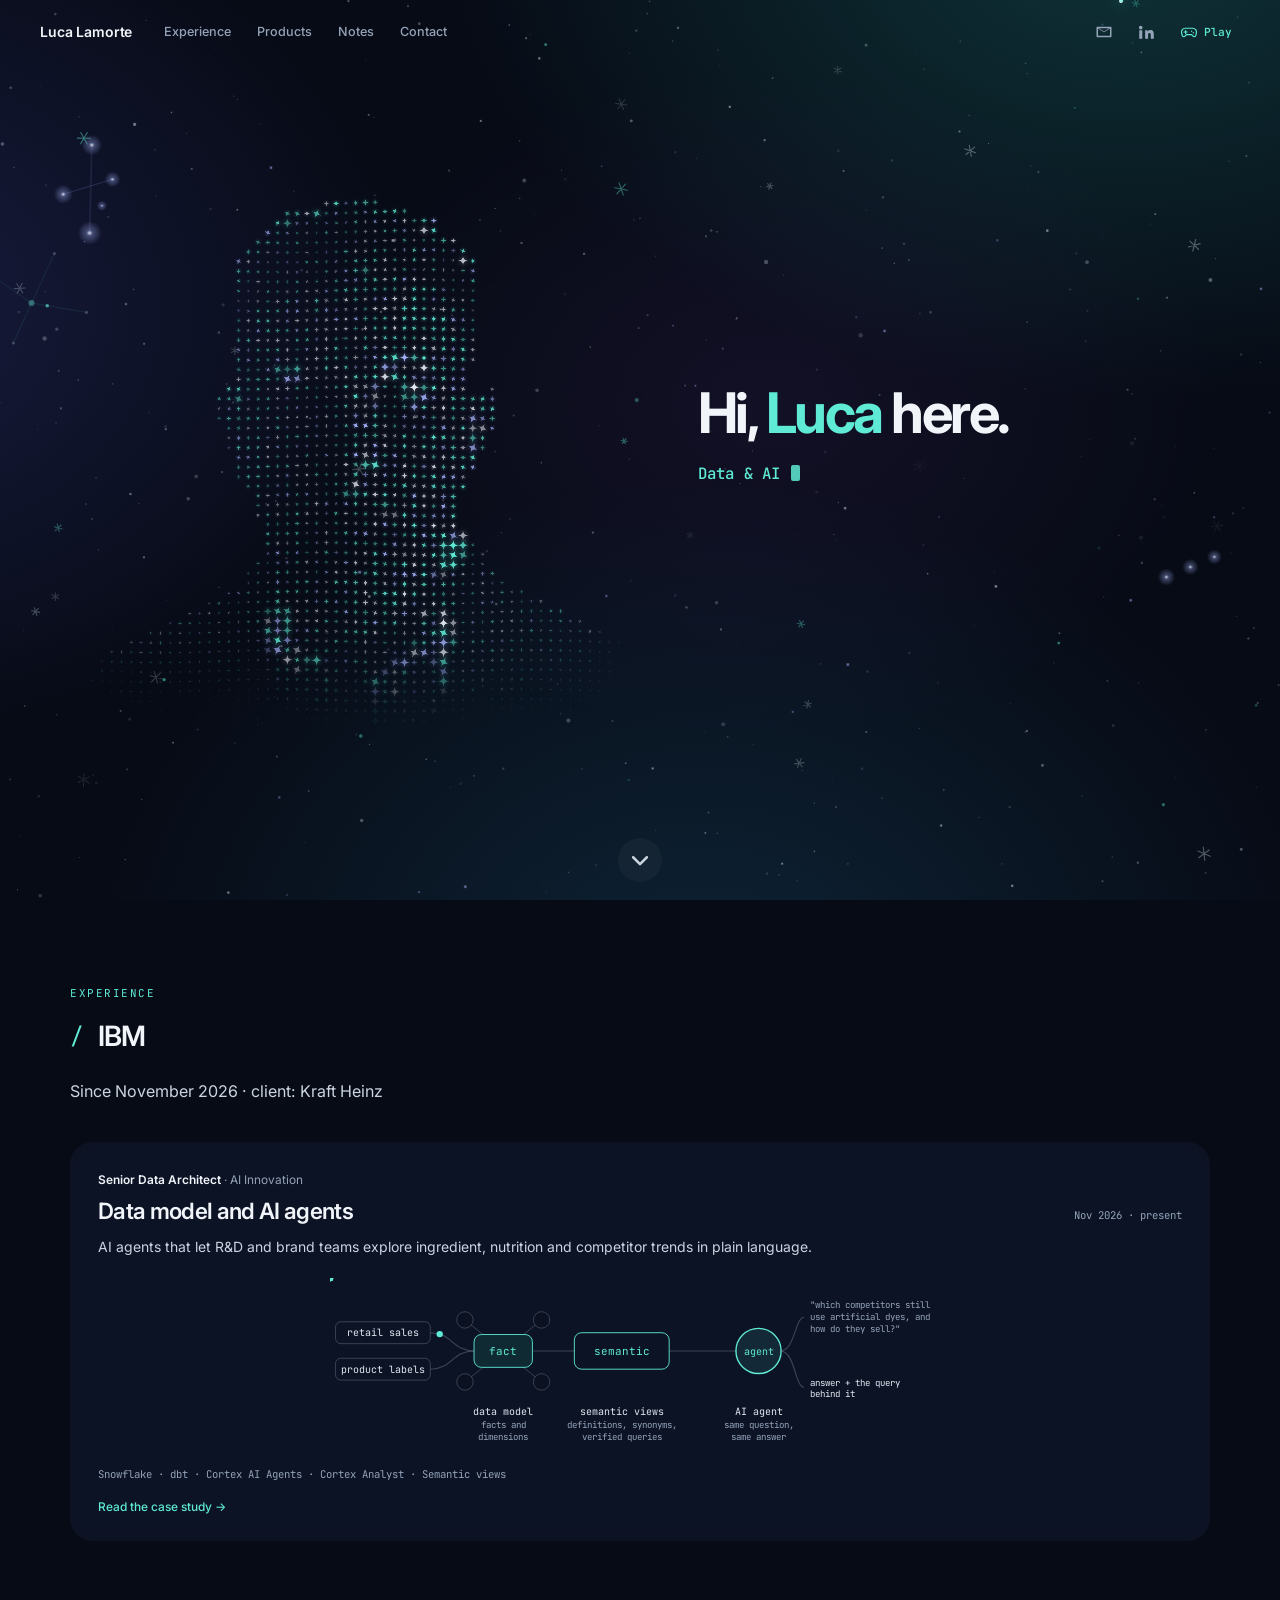
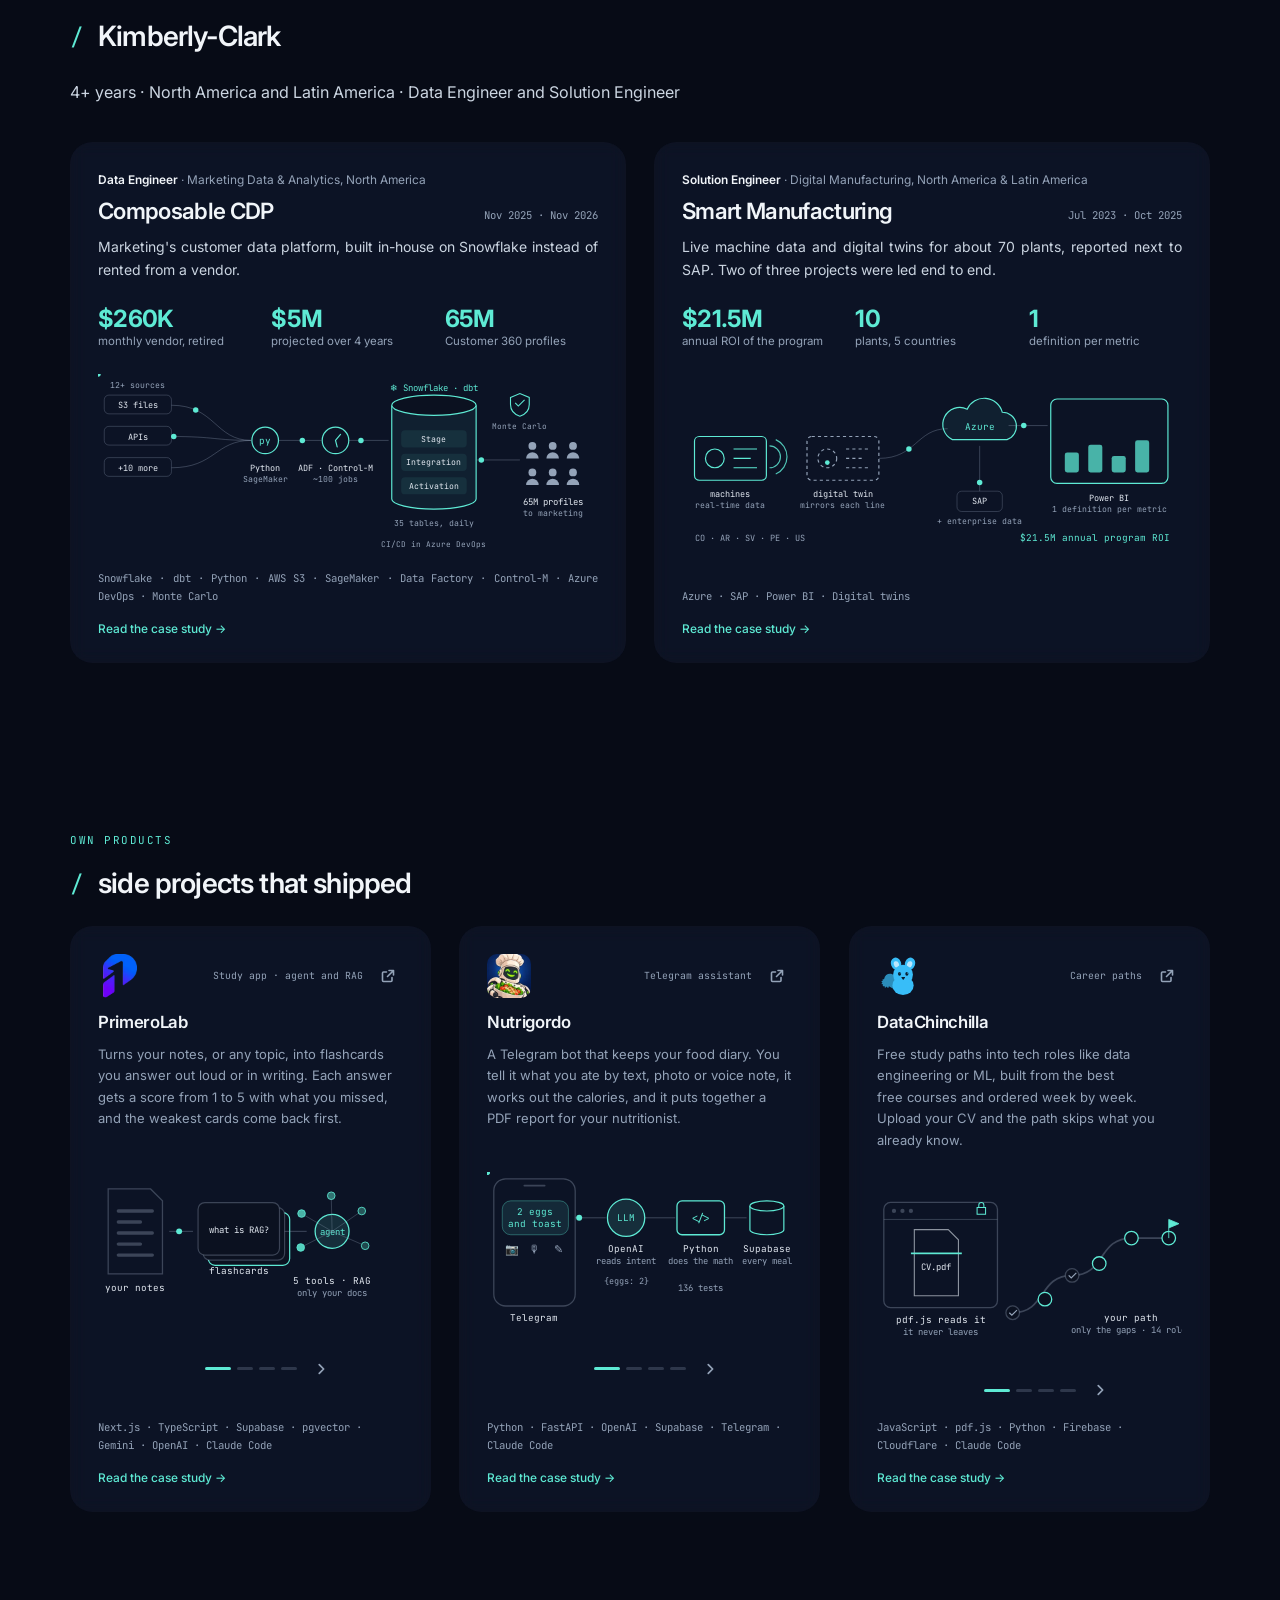
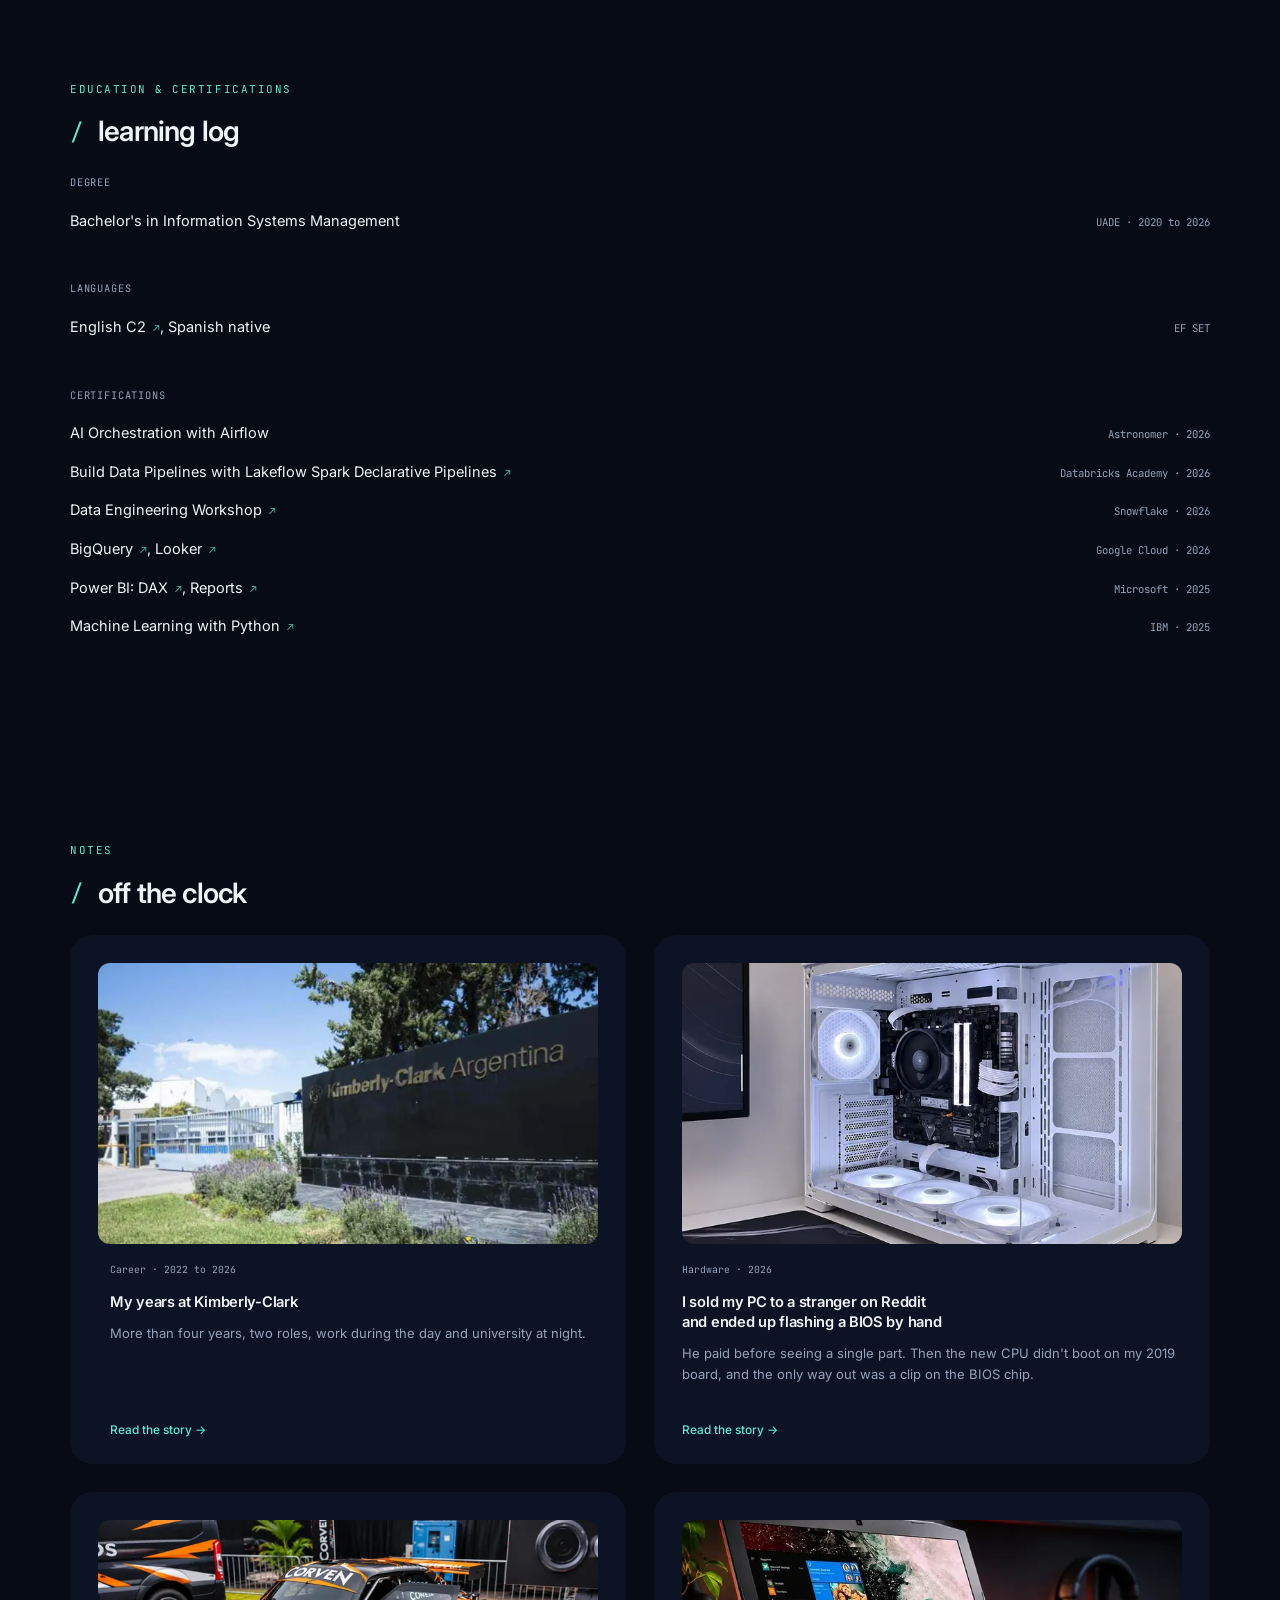
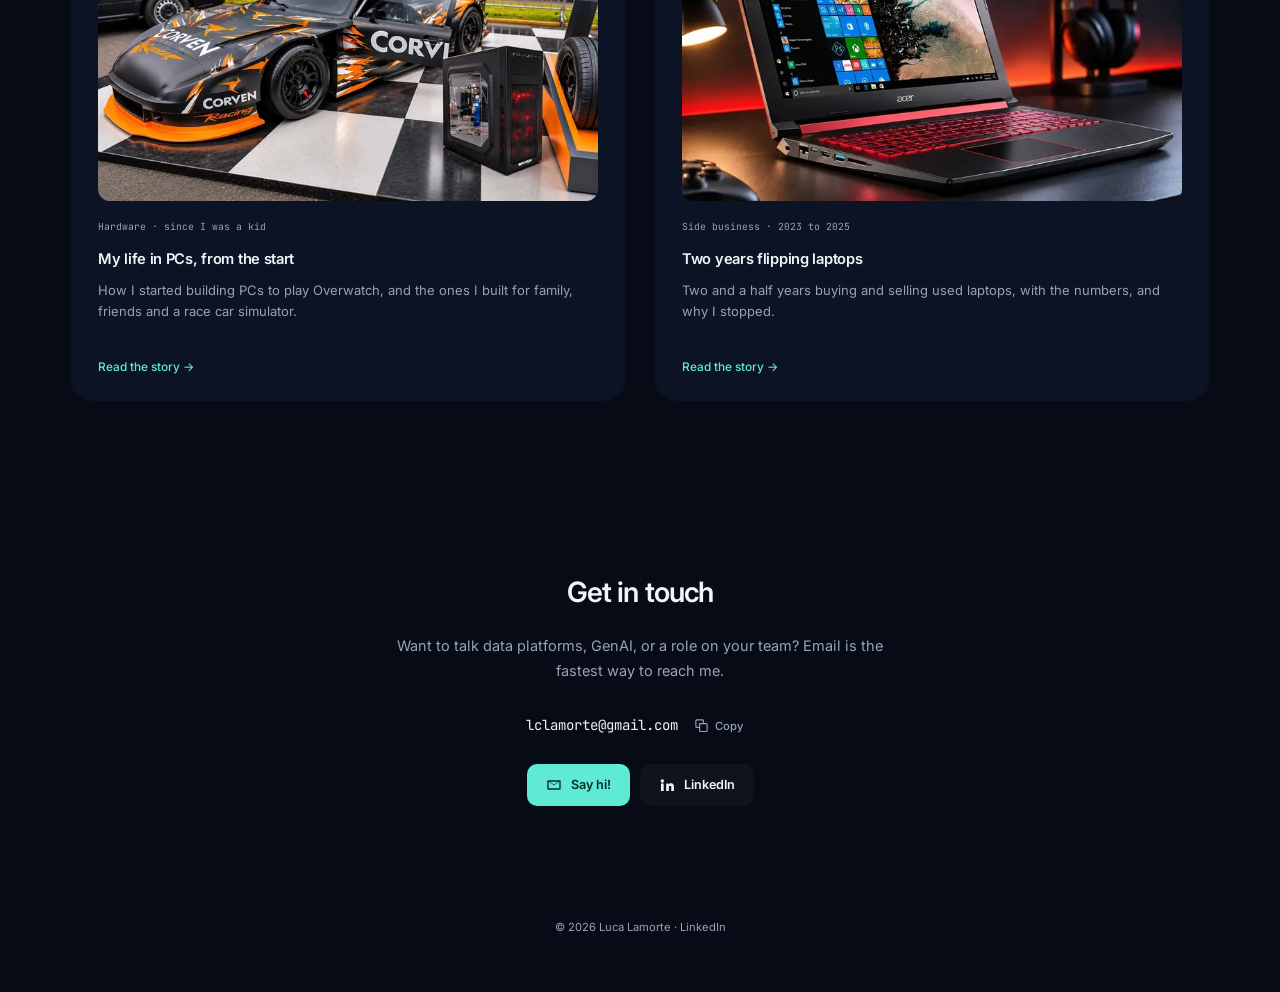
==== commit da630b7c: "Say what each product is and who it is for on its card Co-Authored-By: Claude Opus 5.5 <noreply@anth" ====
--- a/index.html
+++ b/index.html
@@ -129,7 +129,7 @@
       <div class="card linked">
         <div class="top"><img class="logo" src="assets/primerolab-logo.webp" alt=""><span class="out"><span class="kind">Study app · agent and RAG</span><a class="ico" href="https://primerolab.com" target="_blank" rel="noopener" aria-label="Open PrimeroLab" title="Open PrimeroLab"><svg viewBox="0 0 16 16" aria-hidden="true"><path fill="none" stroke="currentColor" stroke-width="1.6" stroke-linecap="round" stroke-linejoin="round" d="M9 2.5h4.5V7M13.5 2.5 7.5 8.5M12 9.5v3a1 1 0 0 1-1 1H3.5a1 1 0 0 1-1-1V5a1 1 0 0 1 1-1h3"/></svg></a></span></div>
         <h3>PrimeroLab</h3>
-        <p>Study any subject by answering out loud. Every answer is graded on the spot, and what went worst comes back first.</p>
+        <p>Turns your notes, or any topic, into flashcards you answer out loud or in writing. Each answer gets a score from 1 to 5 with what you missed, and the weakest cards come back first.</p>
         <div class="visual slides" role="region" aria-roledescription="carousel" aria-label="PrimeroLab: how it works and screens">
           <div class="track">
           <div class="slide"><svg class="viz" viewBox="0 0 360 186" aria-hidden="true"><path d="M12 20 h50 l14 14 v86 h-64 z" fill="none" stroke="rgba(148,163,184,.35)" stroke-width="1.5"/><rect x="22" y="44" width="44" height="4" rx="2" fill="rgba(148,163,184,.35)"/><rect x="22" y="57" width="30" height="4" rx="2" fill="rgba(148,163,184,.35)"/><rect x="22" y="70" width="44" height="4" rx="2" fill="rgba(148,163,184,.35)"/><rect x="22" y="83" width="30" height="4" rx="2" fill="rgba(148,163,184,.35)"/><rect x="22" y="96" width="44" height="4" rx="2" fill="rgba(148,163,184,.35)"/><text x="44" y="140" text-anchor="middle" fill="#e2e8f0" font-family="JetBrains Mono, monospace" font-size="11">your notes</text><path d="M84 70 H112" stroke="rgba(148,163,184,.35)" stroke-width="1.2"/><circle r="3.5" fill="#5eead4"><animateMotion path="M84 70 H112" dur="1s" begin="0s" repeatCount="indefinite"/></circle><rect x="130" y="48" width="96" height="62" rx="8" fill="#0b1120" stroke="#5eead4" stroke-width="1.4"/><rect x="124" y="42" width="96" height="62" rx="8" fill="#0b1120" stroke="rgba(148,163,184,.35)" stroke-width="1.4"/><rect x="118" y="36" width="96" height="62" rx="8" fill="#0b1120" stroke="rgba(148,163,184,.35)" stroke-width="1.4"/><g><animate attributeName="opacity" values="1;1;0;0;1" keyTimes="0;.45;.5;.95;1" dur="3.8s" repeatCount="indefinite"/><text x="166" y="72" text-anchor="middle" fill="#e2e8f0" font-family="JetBrains Mono, monospace" font-size="10.5">what is RAG?</text></g><g opacity="0"><animate attributeName="opacity" values="0;0;1;1;0" keyTimes="0;.5;.55;.95;1" dur="3.8s" repeatCount="indefinite"/><text x="166" y="66" text-anchor="middle" fill="#5eead4" font-family="JetBrains Mono, monospace" font-size="9">search docs,</text><text x="166" y="79" text-anchor="middle" fill="#5eead4" font-family="JetBrains Mono, monospace" font-size="9">then answer</text></g><text x="166" y="120" text-anchor="middle" fill="#e2e8f0" font-family="JetBrains Mono, monospace" font-size="11">flashcards</text><path d="M220 70 H246" stroke="rgba(148,163,184,.35)" stroke-width="1.2"/><circle cx="276" cy="70" r="20" fill="rgba(94,234,212,.12)" stroke="#5eead4" stroke-width="1.5"/><text x="276" y="74" text-anchor="middle" fill="#5eead4" font-family="JetBrains Mono, monospace" font-size="10.5">agent</text><path d="M276 70 L239 89" stroke="rgba(148,163,184,.35)"/><circle cx="239" cy="89" r="4.5" fill="#0b1120" stroke="#5eead4"><animate attributeName="fill" values="#0b1120;#5eead4;#0b1120" keyTimes="0;0.10;1" dur="2s" repeatCount="indefinite"/></circle><path d="M276 70 L240 49" stroke="rgba(148,163,184,.35)"/><circle cx="240" cy="49" r="4.5" fill="#0b1120" stroke="#5eead4"><animate attributeName="fill" values="#0b1120;#5eead4;#0b1120" keyTimes="0;0.28;1" dur="2s" repeatCount="indefinite"/></circle><path d="M276 70 L275 28" stroke="rgba(148,163,184,.35)"/><circle cx="275" cy="28" r="4.5" fill="#0b1120" stroke="#5eead4"><animate attributeName="fill" values="#0b1120;#5eead4;#0b1120" keyTimes="0;0.46;1" dur="2s" repeatCount="indefinite"/></circle><path d="M276 70 L311 46" stroke="rgba(148,163,184,.35)"/><circle cx="311" cy="46" r="4.5" fill="#0b1120" stroke="#5eead4"><animate attributeName="fill" values="#0b1120;#5eead4;#0b1120" keyTimes="0;0.64;1" dur="2s" repeatCount="indefinite"/></circle><path d="M276 70 L315 87" stroke="rgba(148,163,184,.35)"/><circle cx="315" cy="87" r="4.5" fill="#0b1120" stroke="#5eead4"><animate attributeName="fill" values="#0b1120;#5eead4;#0b1120" keyTimes="0;0.82;1" dur="2s" repeatCount="indefinite"/></circle><text x="276" y="132" text-anchor="middle" fill="#e2e8f0" font-family="JetBrains Mono, monospace" font-size="11">5 tools · RAG</text><text x="276" y="146" text-anchor="middle" fill="#94a3b8" font-family="JetBrains Mono, monospace" font-size="10.5">only your docs</text></svg></div>
@@ -146,7 +146,7 @@
       <div class="card linked">
         <div class="top"><img class="logo" src="assets/nutrigordo-logo.webp" alt=""><span class="out"><span class="kind">Telegram assistant</span><a class="ico" href="https://food-tracker-backend-cr8c.onrender.com/" target="_blank" rel="noopener" aria-label="Try the Nutrigordo demo" title="Try the Nutrigordo demo"><svg viewBox="0 0 16 16" aria-hidden="true"><path fill="none" stroke="currentColor" stroke-width="1.6" stroke-linecap="round" stroke-linejoin="round" d="M9 2.5h4.5V7M13.5 2.5 7.5 8.5M12 9.5v3a1 1 0 0 1-1 1H3.5a1 1 0 0 1-1-1V5a1 1 0 0 1 1-1h3"/></svg></a></span></div>
         <h3>Nutrigordo</h3>
-        <p>Tell it what you ate, by text, photo or voice, and it logs the calories.</p>
+        <p>A Telegram bot that keeps your food diary. You tell it what you ate by text, photo or voice note, it works out the calories, and it puts together a PDF report for your nutritionist.</p>
         <div class="visual slides" role="region" aria-roledescription="carousel" aria-label="Nutrigordo: how it works and screens">
           <div class="track">
           <div class="slide"><svg class="viz" viewBox="0 0 360 186" aria-hidden="true"><rect x="8" y="8" width="96" height="150" rx="14" fill="none" stroke="rgba(148,163,184,.35)" stroke-width="1.5"/><path d="M44 16 h24" stroke="rgba(148,163,184,.35)" stroke-width="2" stroke-linecap="round"/><rect x="18" y="34" width="78" height="40" rx="10" fill="rgba(94,234,212,.1)" stroke="rgba(94,234,212,.4)"/><text x="57" y="51" text-anchor="middle" fill="#5eead4" font-family="JetBrains Mono, monospace" font-size="11">2 eggs</text><text x="57" y="65" text-anchor="middle" fill="#5eead4" font-family="JetBrains Mono, monospace" font-size="11">and toast</text><text x="30" y="96" text-anchor="middle" fill="#94a3b8" font-family="JetBrains Mono, monospace" font-size="13">📷</text><text x="56" y="96" text-anchor="middle" fill="#94a3b8" font-family="JetBrains Mono, monospace" font-size="13">🎙</text><text x="84" y="96" text-anchor="middle" fill="#94a3b8" font-family="JetBrains Mono, monospace" font-size="13">✎</text><g opacity="0"><animate attributeName="opacity" values="0;0;1;1;0" keyTimes="0;.62;.68;.95;1" dur="3.2s" repeatCount="indefinite"/><rect x="18" y="108" width="78" height="36" rx="10" fill="rgba(148,163,184,.1)" stroke="rgba(148,163,184,.35)"/><text x="57" y="124" text-anchor="middle" fill="#e2e8f0" font-family="JetBrains Mono, monospace" font-size="10.5">✓ logged</text><text x="57" y="138" text-anchor="middle" fill="#5eead4" font-family="JetBrains Mono, monospace" font-size="11">412 kcal</text></g><text x="56" y="176" text-anchor="middle" fill="#e2e8f0" font-family="JetBrains Mono, monospace" font-size="11">Telegram</text><path d="M104 54 H140" stroke="rgba(148,163,184,.35)" stroke-width="1.2"/><circle r="3.5" fill="#5eead4"><animateMotion path="M104 54 H140" dur="3.2s" begin="0s" repeatCount="indefinite"/></circle><circle cx="164" cy="54" r="22" fill="rgba(94,234,212,.12)" stroke="#5eead4" stroke-width="1.5"/><text x="164" y="58" text-anchor="middle" fill="#5eead4" font-family="JetBrains Mono, monospace" font-size="11">LLM</text><text x="164" y="94" text-anchor="middle" fill="#e2e8f0" font-family="JetBrains Mono, monospace" font-size="11">OpenAI</text><text x="164" y="108" text-anchor="middle" fill="#94a3b8" font-family="JetBrains Mono, monospace" font-size="10.5">reads intent</text><text x="164" y="132" text-anchor="middle" fill="#94a3b8" font-family="JetBrains Mono, monospace" font-size="10">{eggs: 2}</text><path d="M186 54 H222" stroke="rgba(148,163,184,.35)" stroke-width="1.2"/><circle r="3.5" fill="#5eead4"><animateMotion path="M186 54 H222" dur="3.2s" begin="1.2s" repeatCount="indefinite"/></circle><rect x="224" y="34" width="56" height="40" rx="6" fill="none" stroke="#5eead4" stroke-width="1.5"/><text x="252" y="59" text-anchor="middle" fill="#5eead4" font-family="JetBrains Mono, monospace" font-size="13">&lt;/&gt;</text><text x="252" y="94" text-anchor="middle" fill="#e2e8f0" font-family="JetBrains Mono, monospace" font-size="11">Python</text><text x="252" y="108" text-anchor="middle" fill="#94a3b8" font-family="JetBrains Mono, monospace" font-size="10.5">does the math</text><path d="M280 54 H306" stroke="rgba(148,163,184,.35)" stroke-width="1.2"/><circle r="3.5" fill="#5eead4"><animateMotion path="M280 54 H306" dur="3.2s" begin="2.4s" repeatCount="indefinite"/></circle><path d="M310 40 v28 a20 6 0 0 0 40 0 v-28" fill="none" stroke="#5eead4" stroke-width="1.4"/><ellipse cx="330" cy="40" rx="20" ry="6" fill="#0b1120" stroke="#5eead4" stroke-width="1.4"/><text x="330" y="94" text-anchor="middle" fill="#e2e8f0" font-family="JetBrains Mono, monospace" font-size="11">Supabase</text><text x="330" y="108" text-anchor="middle" fill="#94a3b8" font-family="JetBrains Mono, monospace" font-size="10.5">every meal</text><text x="252" y="140" text-anchor="middle" fill="#94a3b8" font-family="JetBrains Mono, monospace" font-size="10.5">136 tests</text></svg></div>
@@ -163,7 +163,7 @@
       <div class="card linked">
         <div class="top"><img class="logo" src="assets/datachinchilla.svg" alt=""><span class="out"><span class="kind">Career paths</span><a class="ico" href="https://datachinchilla.com/" target="_blank" rel="noopener" aria-label="Open DataChinchilla" title="Open DataChinchilla"><svg viewBox="0 0 16 16" aria-hidden="true"><path fill="none" stroke="currentColor" stroke-width="1.6" stroke-linecap="round" stroke-linejoin="round" d="M9 2.5h4.5V7M13.5 2.5 7.5 8.5M12 9.5v3a1 1 0 0 1-1 1H3.5a1 1 0 0 1-1-1V5a1 1 0 0 1 1-1h3"/></svg></a></span></div>
         <h3>DataChinchilla</h3>
-        <p>Builds your learning path into a tech role from free courses, skipping what your CV already covers.</p>
+        <p>Free study paths into tech roles like data engineering or ML, built from the best free courses and ordered week by week. Upload your CV and the path skips what you already know.</p>
         <div class="visual slides" role="region" aria-roledescription="carousel" aria-label="DataChinchilla: how it works and screens">
           <div class="track">
           <div class="slide"><svg class="viz" viewBox="0 0 360 186" aria-hidden="true"><rect x="8" y="10" width="134" height="124" rx="8" fill="none" stroke="rgba(148,163,184,.35)" stroke-width="1.5"/><path d="M8 30 H142" stroke="rgba(148,163,184,.35)"/><circle cx="20" cy="20" r="2.5" fill="rgba(148,163,184,.35)"/><circle cx="30" cy="20" r="2.5" fill="rgba(148,163,184,.35)"/><circle cx="40" cy="20" r="2.5" fill="rgba(148,163,184,.35)"/><path d="M118 16 h10 v8 h-10 z M120 16 v-3 a3 3 0 0 1 6 0 v3" fill="none" stroke="#5eead4" stroke-width="1.2"/><path d="M44 42 h40 l12 12 v66 h-52 z" fill="none" stroke="#e2e8f0" stroke-opacity=".6" stroke-width="1.3"/><text x="70" y="90" text-anchor="middle" fill="#e2e8f0" font-family="JetBrains Mono, monospace" font-size="10.5">CV.pdf</text><rect x="40" y="44" width="60" height="2" fill="#5eead4"><animate attributeName="y" values="44;116;44" keyTimes="0;.5;1" dur="2.4s" repeatCount="indefinite"/></rect><text x="75" y="152" text-anchor="middle" fill="#e2e8f0" font-family="JetBrains Mono, monospace" font-size="11">pdf.js reads it</text><text x="75" y="166" text-anchor="middle" fill="#94a3b8" font-family="JetBrains Mono, monospace" font-size="10.5">it never leaves</text><path d="M160 140 C200 140 190 96 230 96 C270 96 260 52 300 52 L344 52" fill="none" stroke="rgba(148,163,184,.35)" stroke-width="2"/><circle cx="160" cy="140" r="8" fill="#0b1120" stroke="rgba(148,163,184,.35)" stroke-width="1.5"/><path d="M156 140 l3 3 l6 -6" fill="none" stroke="#94a3b8" stroke-width="1.4"/><circle cx="198" cy="124" r="8" fill="#0b1120" stroke="#5eead4" stroke-width="1.5"><animate attributeName="fill" values="#0b1120;#0b1120;#5eead4;#5eead4;#0b1120" keyTimes="0;0.27;0.32;.92;1" dur="5s" repeatCount="indefinite"/></circle><circle cx="230" cy="96" r="8" fill="#0b1120" stroke="rgba(148,163,184,.35)" stroke-width="1.5"/><path d="M226 96 l3 3 l6 -6" fill="none" stroke="#94a3b8" stroke-width="1.4"/><circle cx="262" cy="82" r="8" fill="#0b1120" stroke="#5eead4" stroke-width="1.5"><animate attributeName="fill" values="#0b1120;#0b1120;#5eead4;#5eead4;#0b1120" keyTimes="0;0.51;0.56;.92;1" dur="5s" repeatCount="indefinite"/></circle><circle cx="300" cy="52" r="8" fill="#0b1120" stroke="#5eead4" stroke-width="1.5"><animate attributeName="fill" values="#0b1120;#0b1120;#5eead4;#5eead4;#0b1120" keyTimes="0;0.63;0.68;.92;1" dur="5s" repeatCount="indefinite"/></circle><circle cx="344" cy="52" r="8" fill="#0b1120" stroke="#5eead4" stroke-width="1.5"><animate attributeName="fill" values="#0b1120;#0b1120;#5eead4;#5eead4;#0b1120" keyTimes="0;0.75;0.80;.92;1" dur="5s" repeatCount="indefinite"/></circle><path d="M344 52 V30 l12 5 l-12 5" fill="#5eead4" stroke="#5eead4"/><text x="300" y="150" text-anchor="middle" fill="#e2e8f0" font-family="JetBrains Mono, monospace" font-size="11">your path</text><text x="300" y="164" text-anchor="middle" fill="#94a3b8" font-family="JetBrains Mono, monospace" font-size="10.5">only the gaps · 14 roles</text></svg></div>
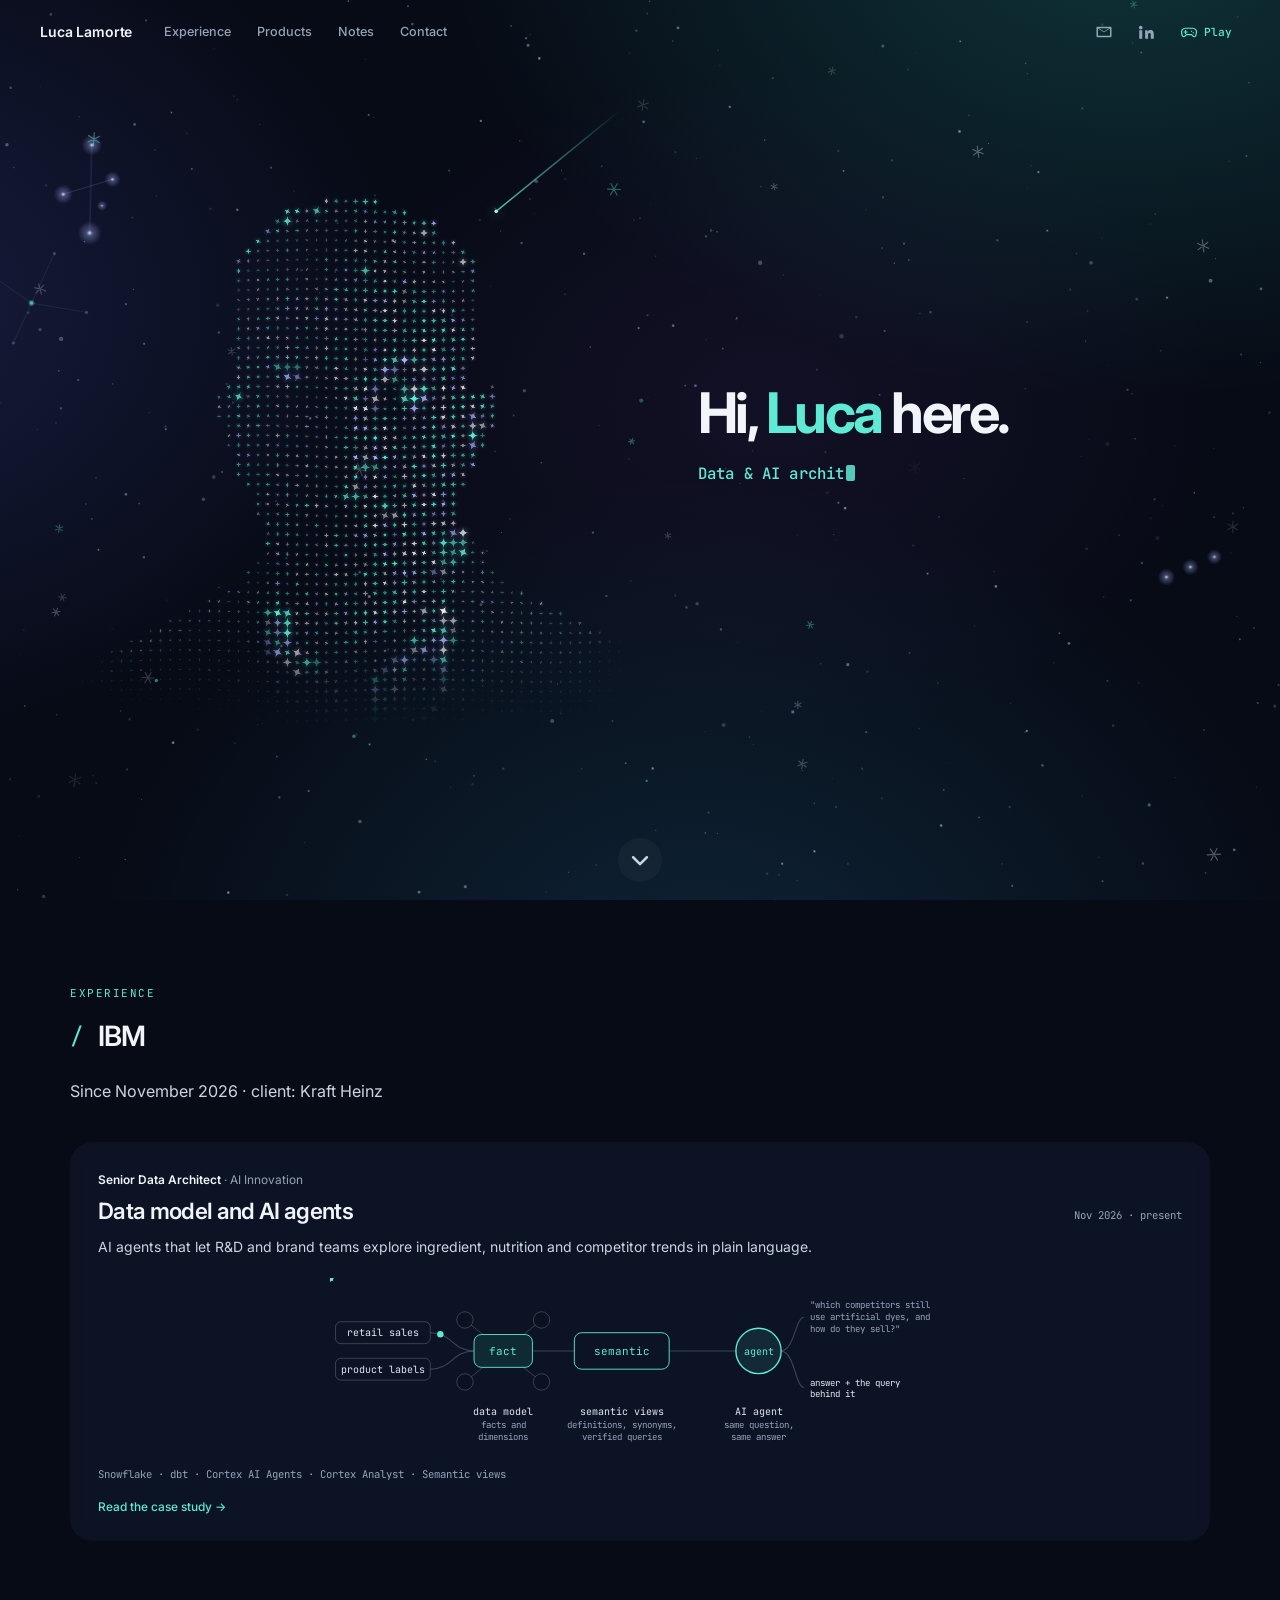
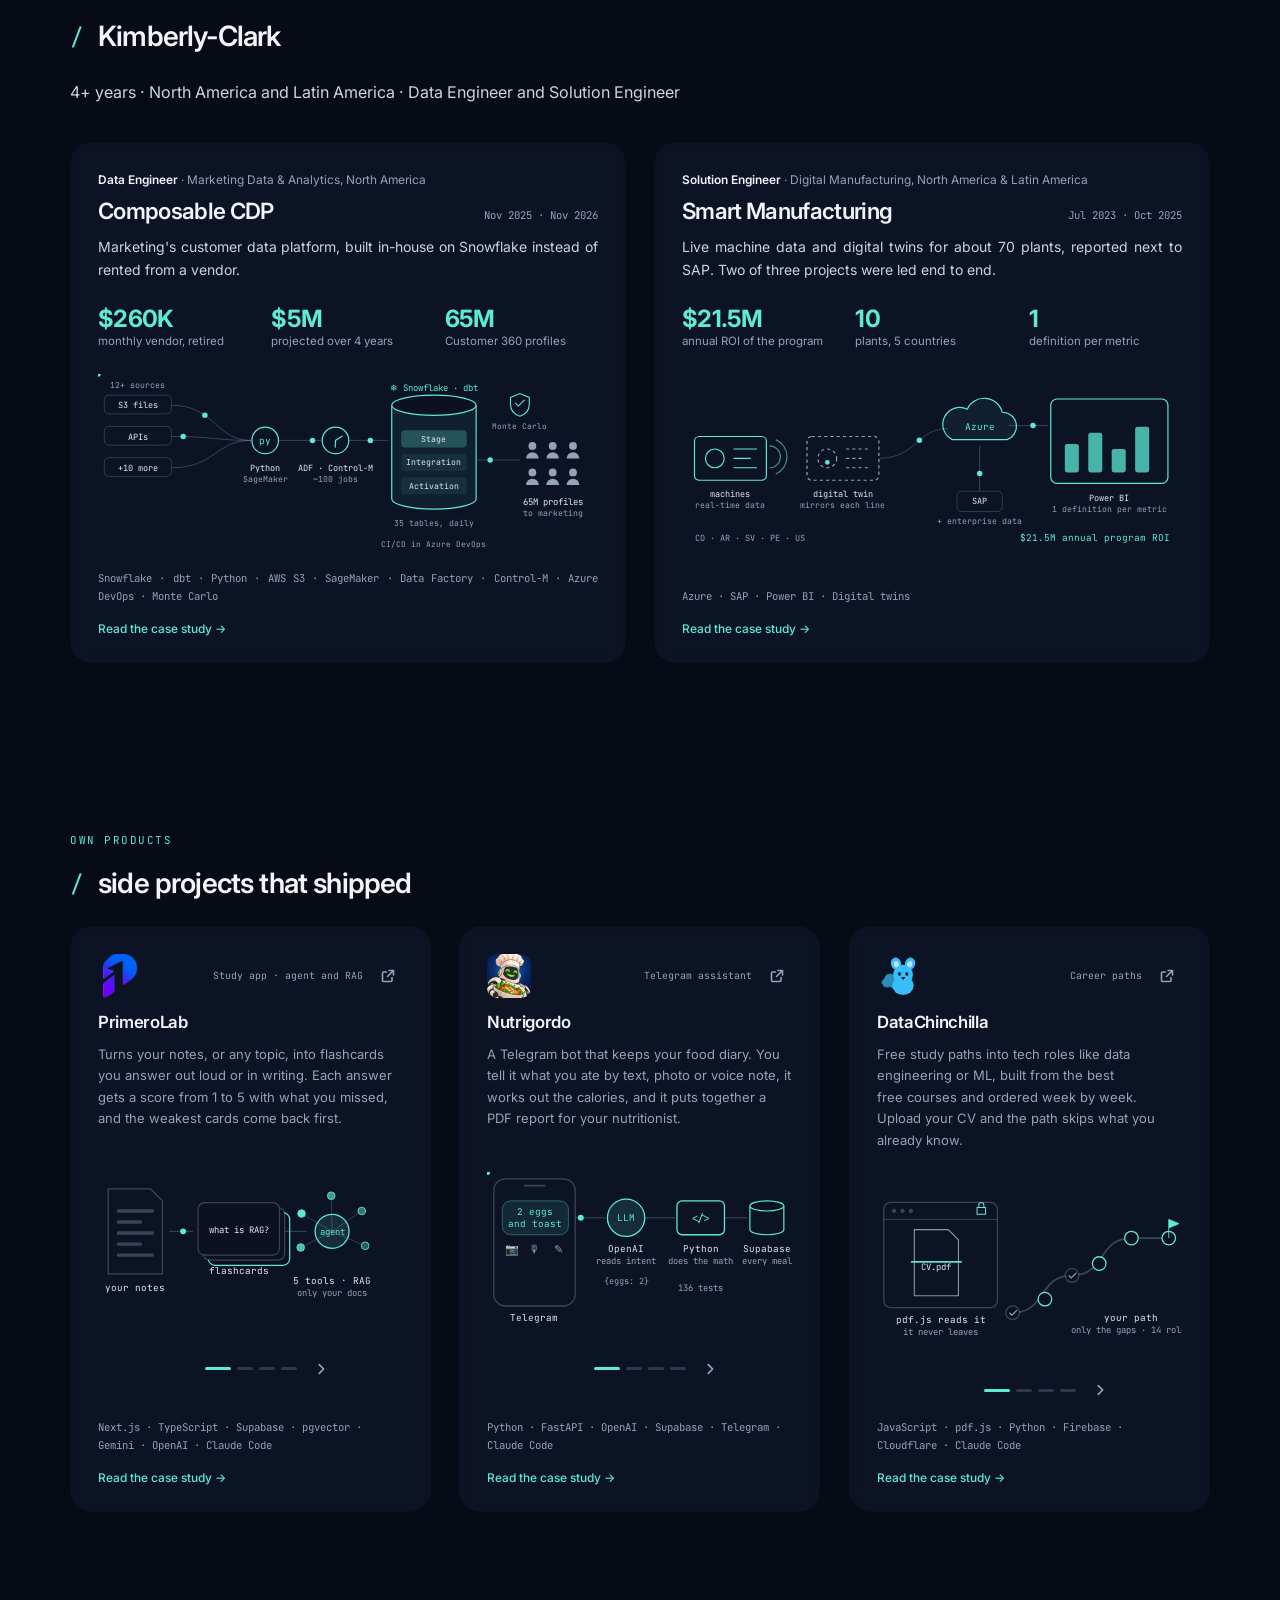
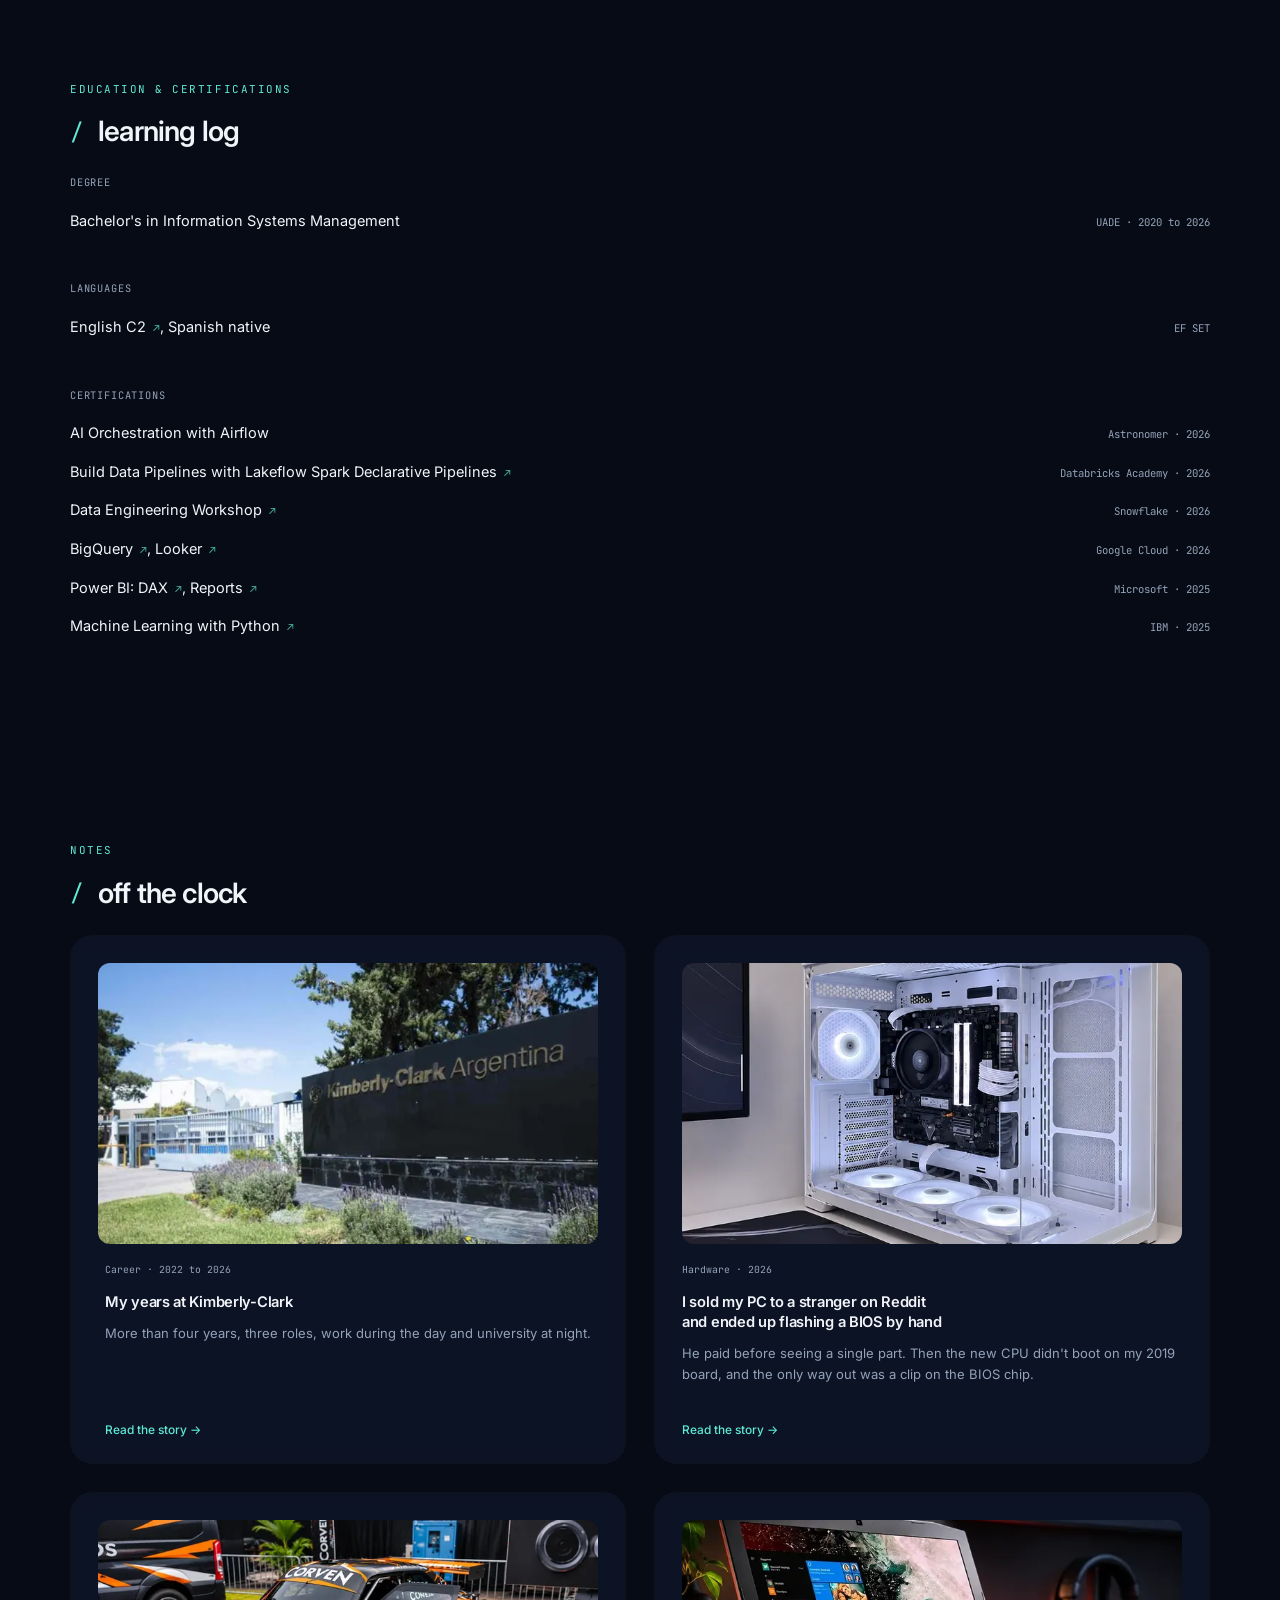
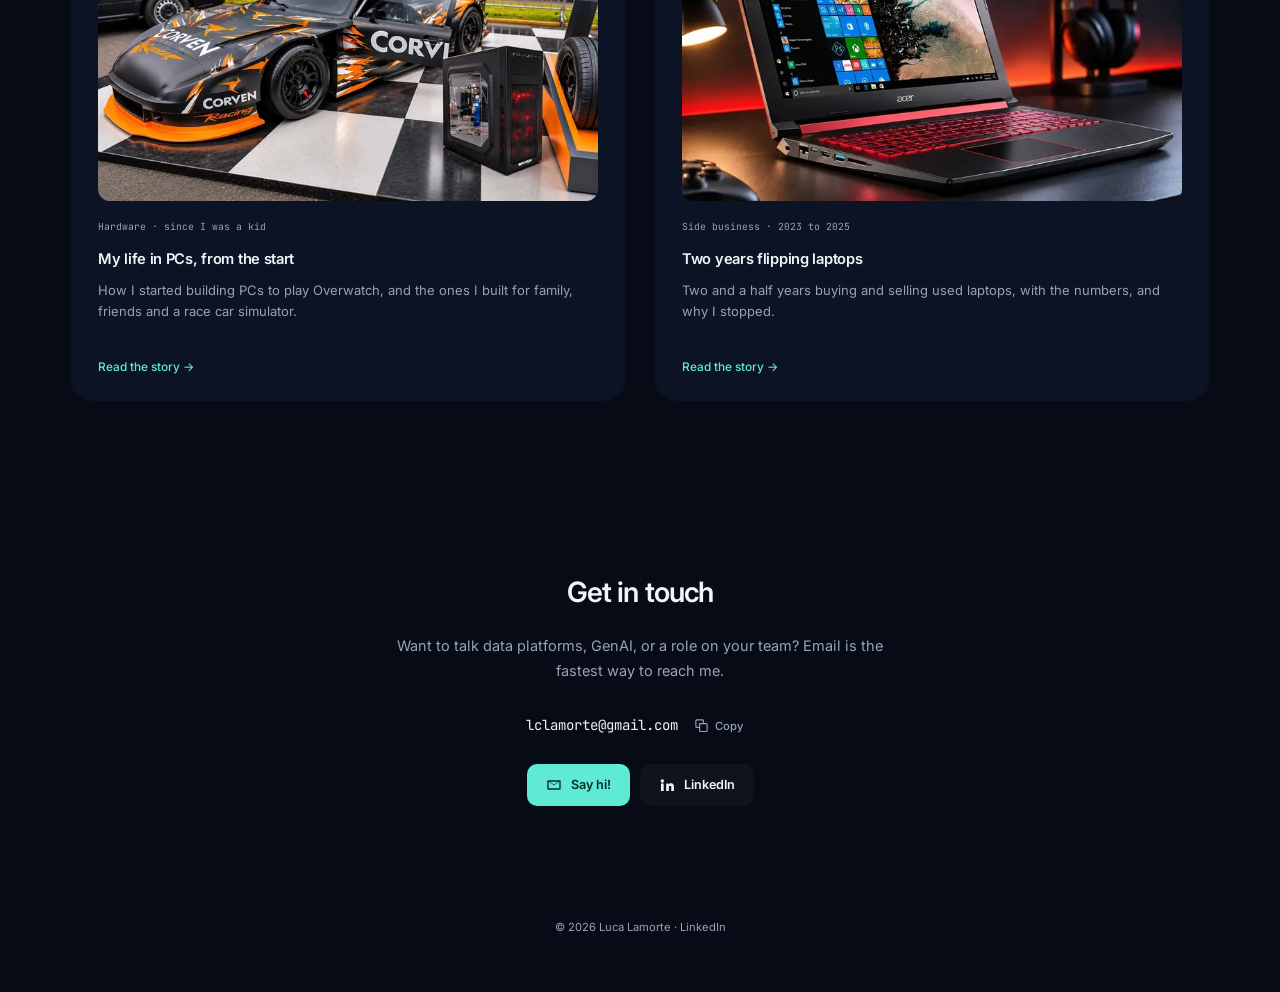
==== commit 603a9157: "Count all three roles at Kimberly-Clark Co-Authored-By: Claude Opus 5.5 <noreply@anthropic.com>" ====
--- a/index.html
+++ b/index.html
@@ -215,7 +215,7 @@
       <div class="note-body">
         <span class="kind">Career · 2022 to 2026</span>
         <h3>My years at Kimberly-Clark</h3>
-        <p>More than four years, two roles, work during the day and university at night.</p>
+        <p>More than four years, three roles, work during the day and university at night.</p>
         <span class="more">Read the story →</span>
       </div>
     </a>
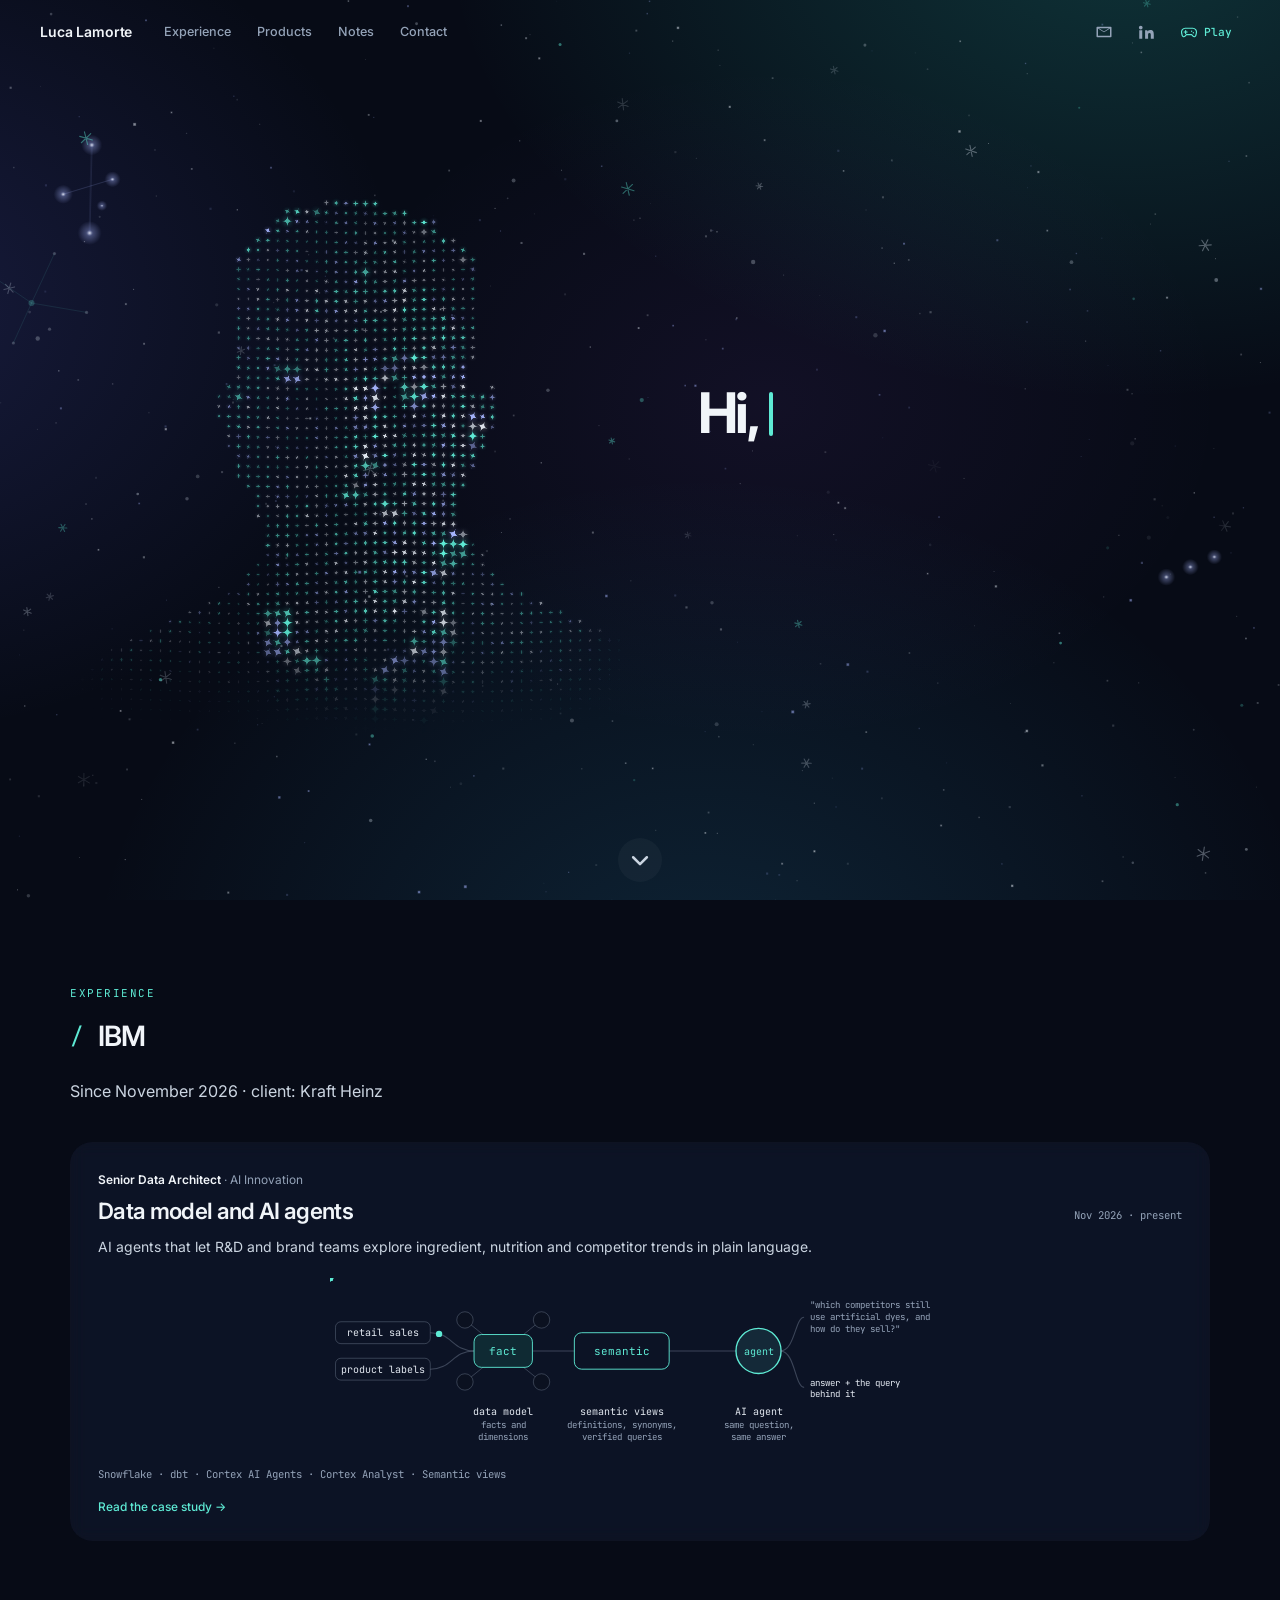
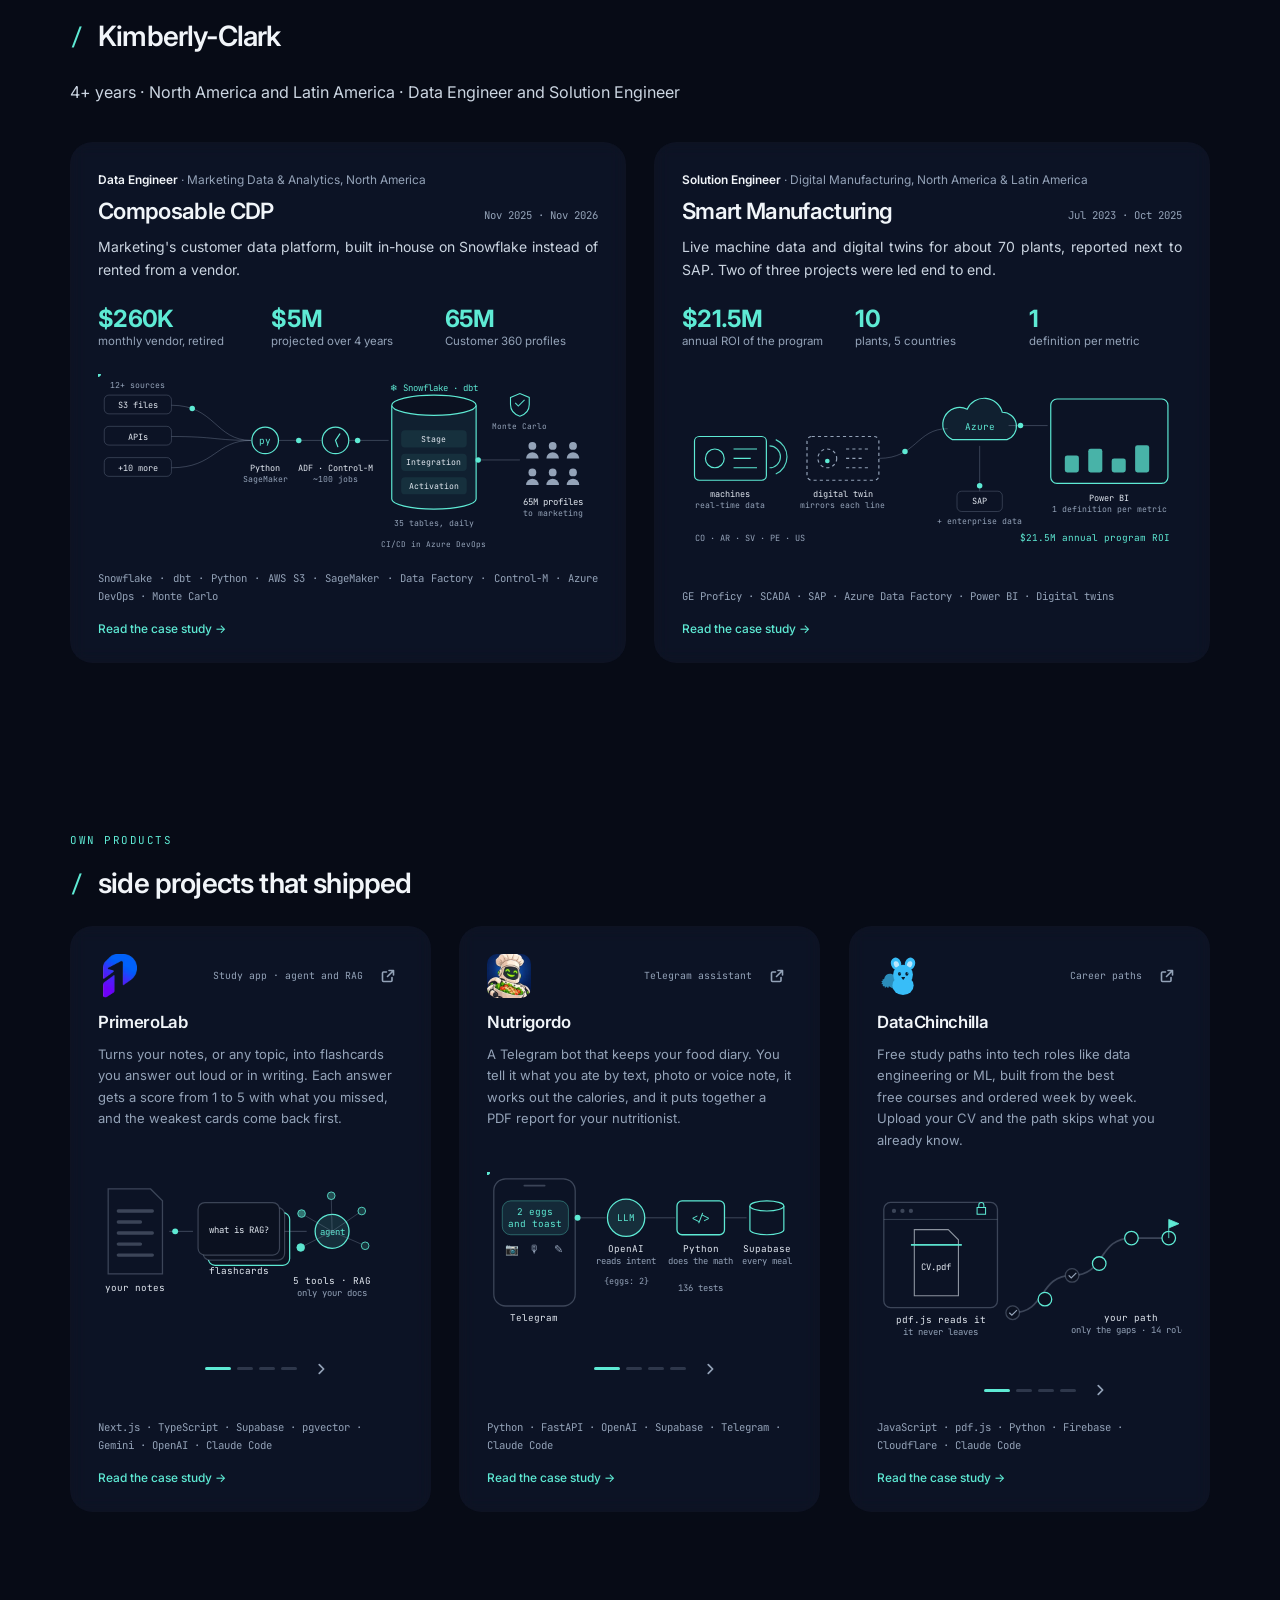
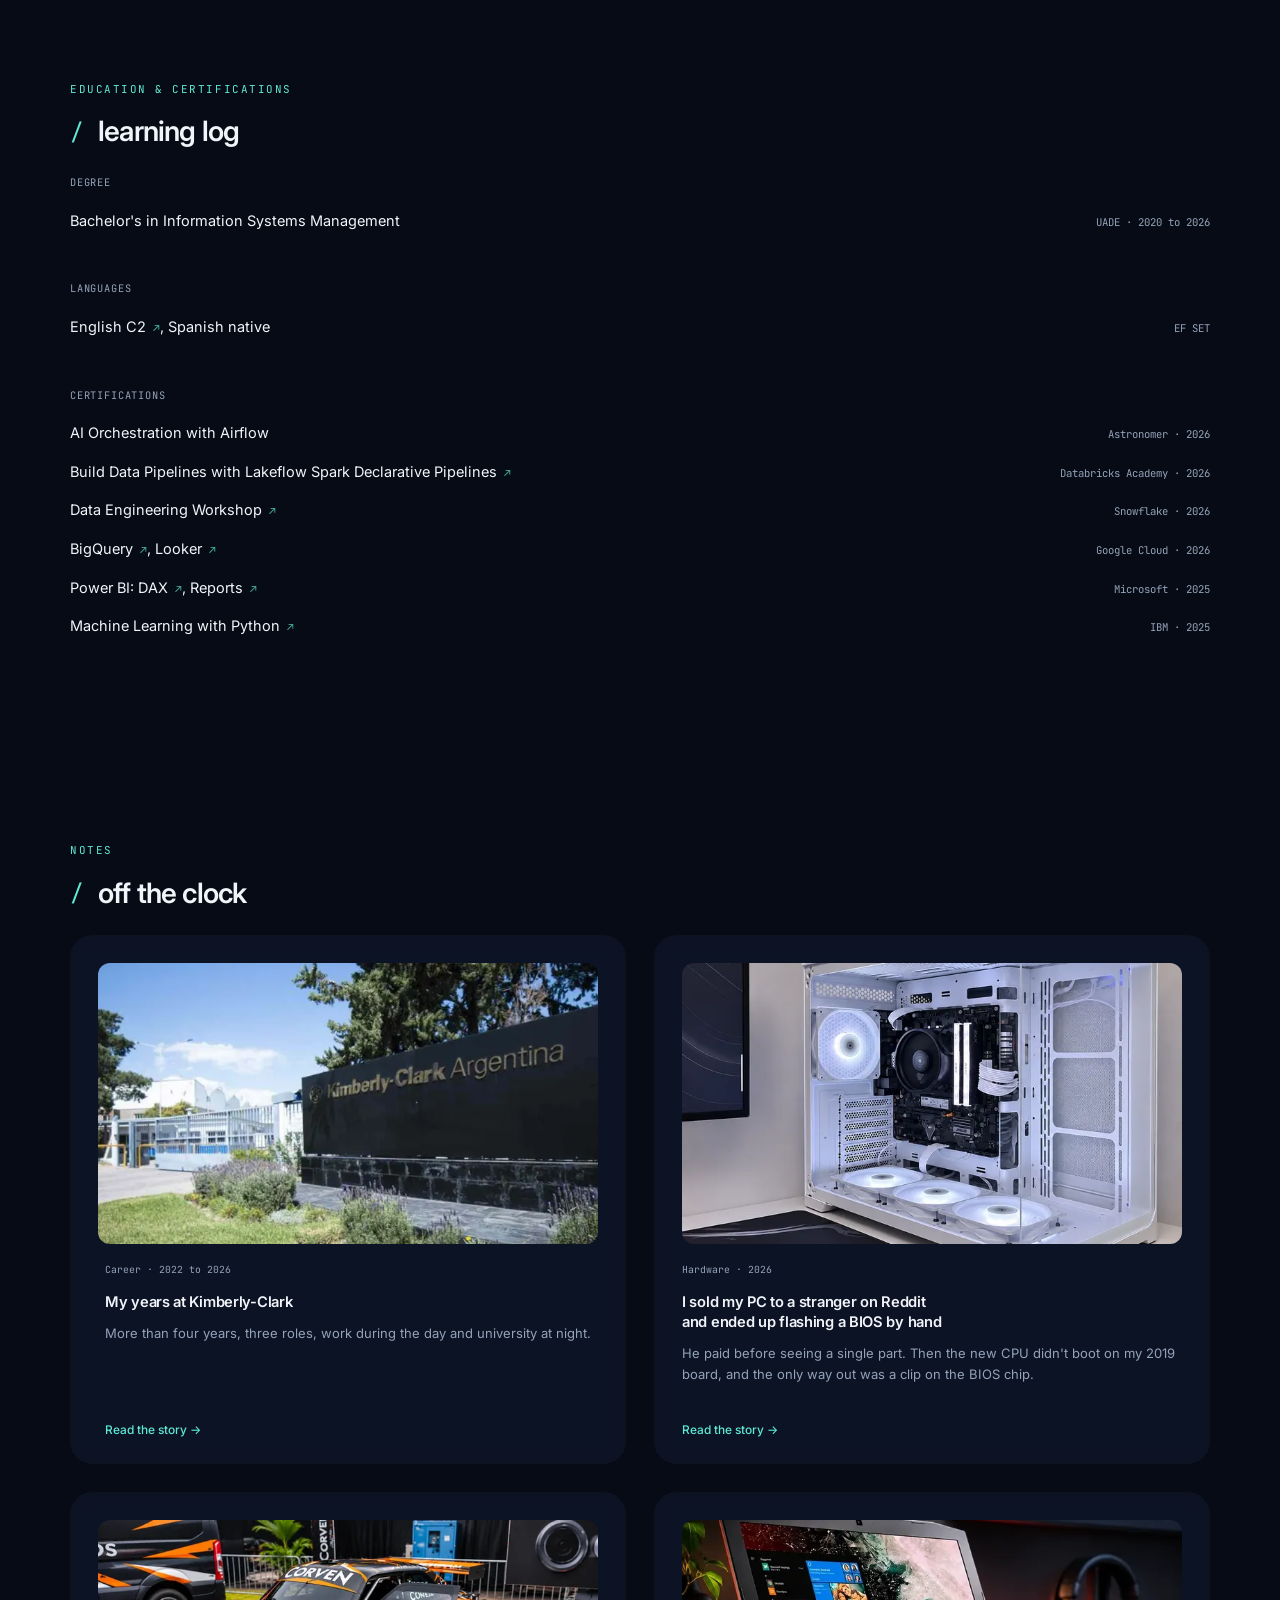
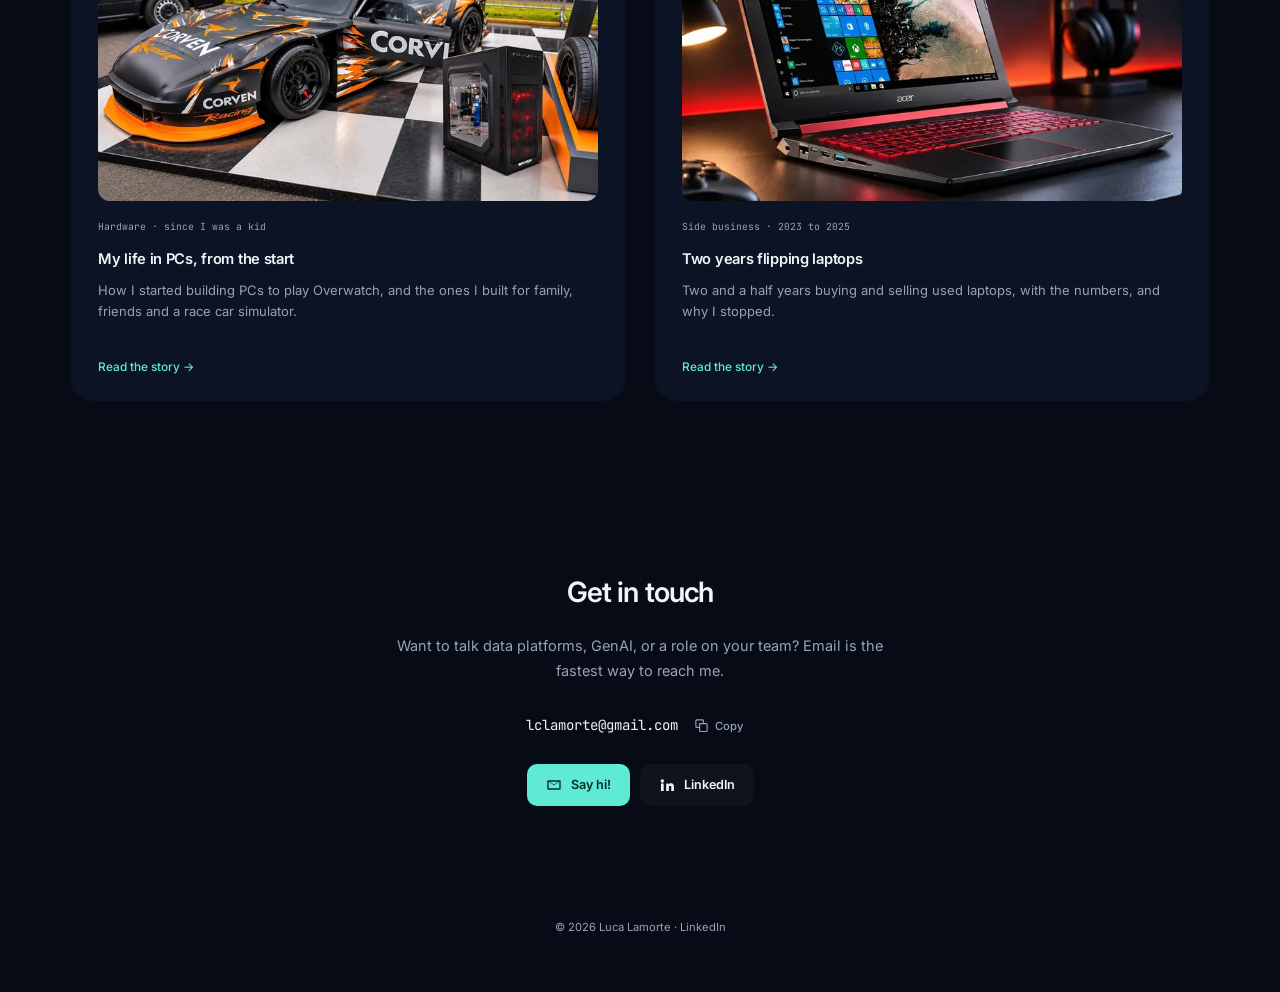
==== commit 106ce0ed: "Show the data infrastructure and what the data was used for in each case study Co-Authored-By: Claud" ====
--- a/index.html
+++ b/index.html
@@ -117,7 +117,7 @@
         <p>Live machine data and digital twins for about 70 plants, reported next to SAP. Two of three projects were led end to end.</p>
         <ul class="nums"><li><b>$21.5M</b>annual ROI of the program</li><li><b>10</b>plants, 5 countries</li><li><b>1</b>definition per metric</li></ul>
         <div class="visual"><svg class="viz" viewBox="0 0 640 232" aria-hidden="true"><rect x="16" y="80" width="92" height="56" rx="6" stroke="#5eead4" stroke-width="1.5" fill="none"/><circle cx="42" cy="108" r="12" stroke="#5eead4" stroke-width="1.5" fill="none"/><path d="M66 96 h30 M66 108 h22 M66 120 h30" stroke="#5eead4" stroke-width="1.5" fill="none"/><g><animate attributeName="opacity" values="0;1;0" keyTimes="0;.3;1" dur="1.6s" repeatCount="indefinite"/><path d="M112 92 a14 14 0 0 1 0 28 M120 84 a24 24 0 0 1 0 44" fill="none" stroke="#5eead4" stroke-width="1.5"/></g><text x="62" y="158" text-anchor="middle" fill="#e2e8f0" font-family="JetBrains Mono, monospace" font-size="11">machines</text><text x="62" y="172" text-anchor="middle" fill="#94a3b8" font-family="JetBrains Mono, monospace" font-size="10.5">real-time data</text><rect x="160" y="80" width="92" height="56" rx="6" stroke="#94a3b8" stroke-width="1.5" fill="none" stroke-dasharray="4 4"/><circle cx="186" cy="108" r="12" stroke="#94a3b8" stroke-width="1.5" fill="none" stroke-dasharray="4 4"/><path d="M210 96 h30 M210 108 h22 M210 120 h30" stroke="#94a3b8" stroke-width="1.5" fill="none" stroke-dasharray="4 4"/><text x="206" y="158" text-anchor="middle" fill="#e2e8f0" font-family="JetBrains Mono, monospace" font-size="11">digital twin</text><text x="206" y="172" text-anchor="middle" fill="#94a3b8" font-family="JetBrains Mono, monospace" font-size="10.5">mirrors each line</text><circle cx="186" cy="108" r="3" fill="#5eead4"><animate attributeName="cy" values="100;116;100" keyTimes="0;.5;1" dur="1.6s" repeatCount="indefinite"/></circle><path d="M252 108 C300 108 300 70 340 70" fill="none" stroke="rgba(148,163,184,.35)" stroke-width="1.2"/><circle r="3.5" fill="#5eead4"><animateMotion path="M252 108 C300 108 300 70 340 70" dur="1.6s" begin="0s" repeatCount="indefinite"/></circle><path d="M346 84 h70 a18 18 0 0 0 -6 -35 a24 24 0 0 0 -45 -4 a18 18 0 0 0 -19 39 z" fill="rgba(94,234,212,.06)" stroke="#5eead4" stroke-width="1.5"/><text x="381" y="72" text-anchor="middle" fill="#5eead4" font-family="JetBrains Mono, monospace" font-size="12">Azure</text><rect x="352" y="150" width="58" height="26" rx="6" fill="none" stroke="rgba(148,163,184,.35)"/><text x="381" y="167" text-anchor="middle" fill="#e2e8f0" font-family="JetBrains Mono, monospace" font-size="11">SAP</text><text x="381" y="192" text-anchor="middle" fill="#94a3b8" font-family="JetBrains Mono, monospace" font-size="10.5">+ enterprise data</text><path d="M381 150 V92" stroke="rgba(148,163,184,.35)" stroke-width="1.2"/><circle r="3.5" fill="#5eead4"><animateMotion path="M381 150 V92" dur="1.4s" begin="0.4s" repeatCount="indefinite"/></circle><path d="M418 66 H468" stroke="rgba(148,163,184,.35)" stroke-width="1.2"/><circle r="3.5" fill="#5eead4"><animateMotion path="M418 66 H468" dur="1.2s" begin="0.2s" repeatCount="indefinite"/></circle><rect x="472" y="32" width="150" height="108" rx="8" fill="none" stroke="#5eead4" stroke-width="1.5"/><rect x="490" y="80" width="18" height="46" rx="3" fill="#5eead4" opacity=".75"><animate attributeName="height" values="0;46;46;0" keyTimes="0;.3;.9;1" dur="4s" repeatCount="indefinite"/><animate attributeName="y" values="126;80;80;126" keyTimes="0;.3;.9;1" dur="4s" repeatCount="indefinite"/></rect><rect x="520" y="62" width="18" height="64" rx="3" fill="#5eead4" opacity=".75"><animate attributeName="height" values="0;64;64;0" keyTimes="0;.3;.9;1" dur="4s" repeatCount="indefinite"/><animate attributeName="y" values="126;62;62;126" keyTimes="0;.3;.9;1" dur="4s" repeatCount="indefinite"/></rect><rect x="550" y="88" width="18" height="38" rx="3" fill="#5eead4" opacity=".75"><animate attributeName="height" values="0;38;38;0" keyTimes="0;.3;.9;1" dur="4s" repeatCount="indefinite"/><animate attributeName="y" values="126;88;88;126" keyTimes="0;.3;.9;1" dur="4s" repeatCount="indefinite"/></rect><rect x="580" y="52" width="18" height="74" rx="3" fill="#5eead4" opacity=".75"><animate attributeName="height" values="0;74;74;0" keyTimes="0;.3;.9;1" dur="4s" repeatCount="indefinite"/><animate attributeName="y" values="126;52;52;126" keyTimes="0;.3;.9;1" dur="4s" repeatCount="indefinite"/></rect><text x="547" y="162" text-anchor="middle" fill="#e2e8f0" font-family="JetBrains Mono, monospace" font-size="11">Power BI</text><text x="547" y="176" text-anchor="middle" fill="#94a3b8" font-family="JetBrains Mono, monospace" font-size="10.5">1 definition per metric</text><text x="16" y="214" text-anchor="start" fill="#94a3b8" font-family="JetBrains Mono, monospace" font-size="11">CO · AR · SV · PE · US</text><text x="624" y="214" text-anchor="end" fill="#5eead4" font-family="JetBrains Mono, monospace" font-size="12">$21.5M annual program ROI</text></svg></div>
-        <p class="tools">Azure · SAP · Power BI · Digital twins</p>
+        <p class="tools">GE Proficy · SCADA · SAP · Azure Data Factory · Power BI · Digital twins</p>
         <span class="more">Read the case study →</span>
       </a>
     </div>
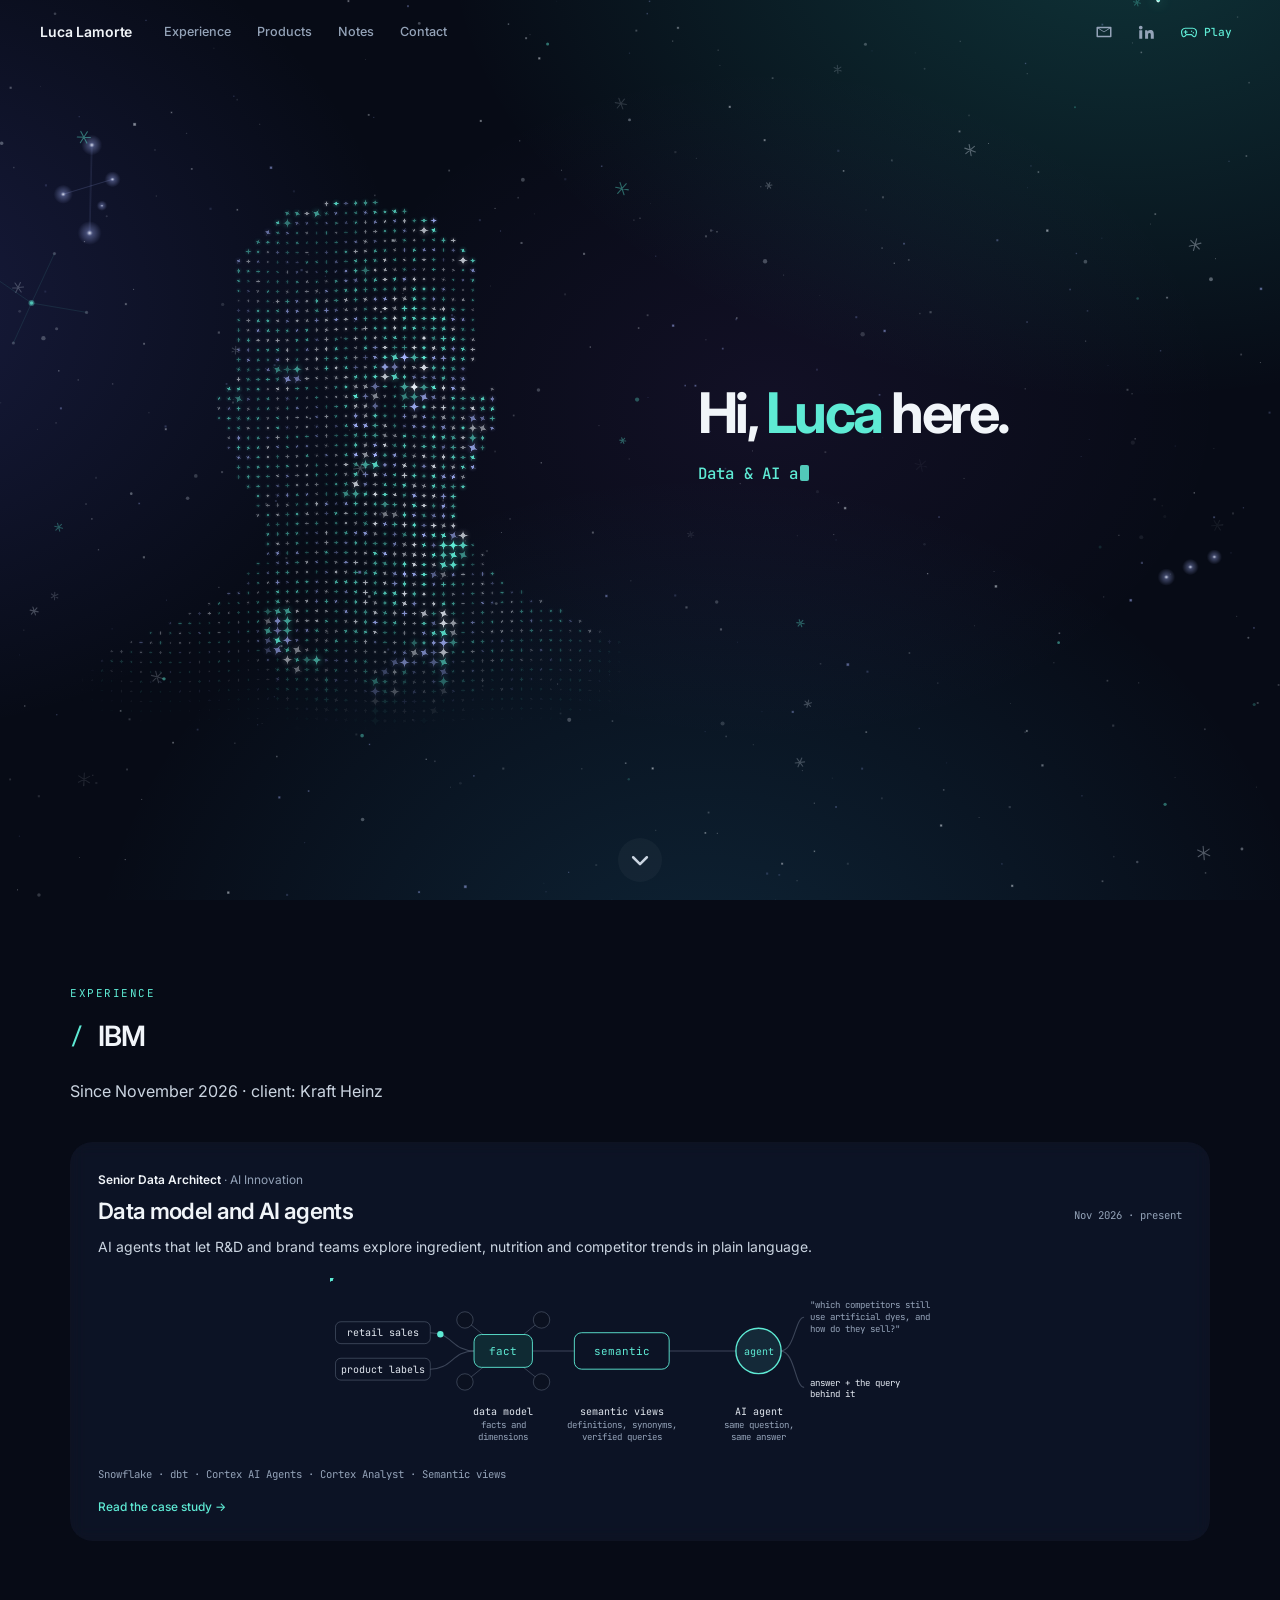
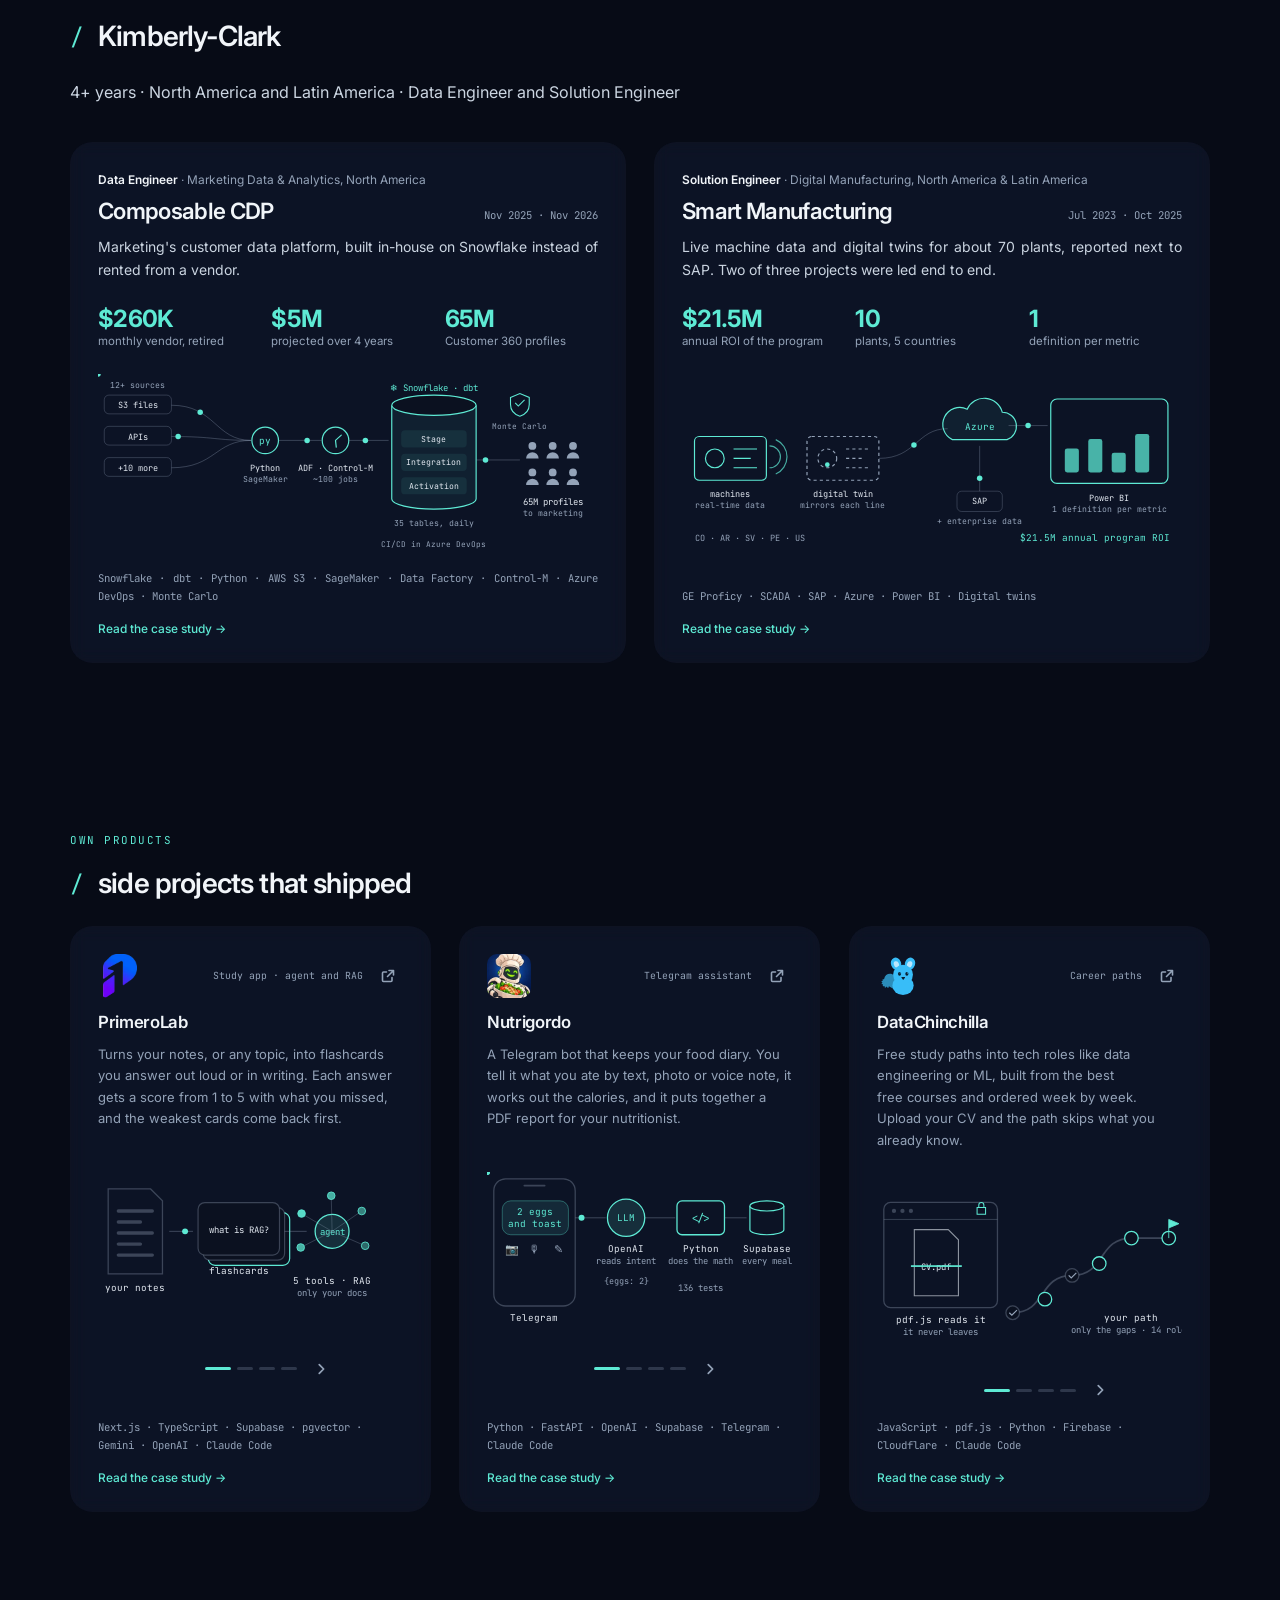
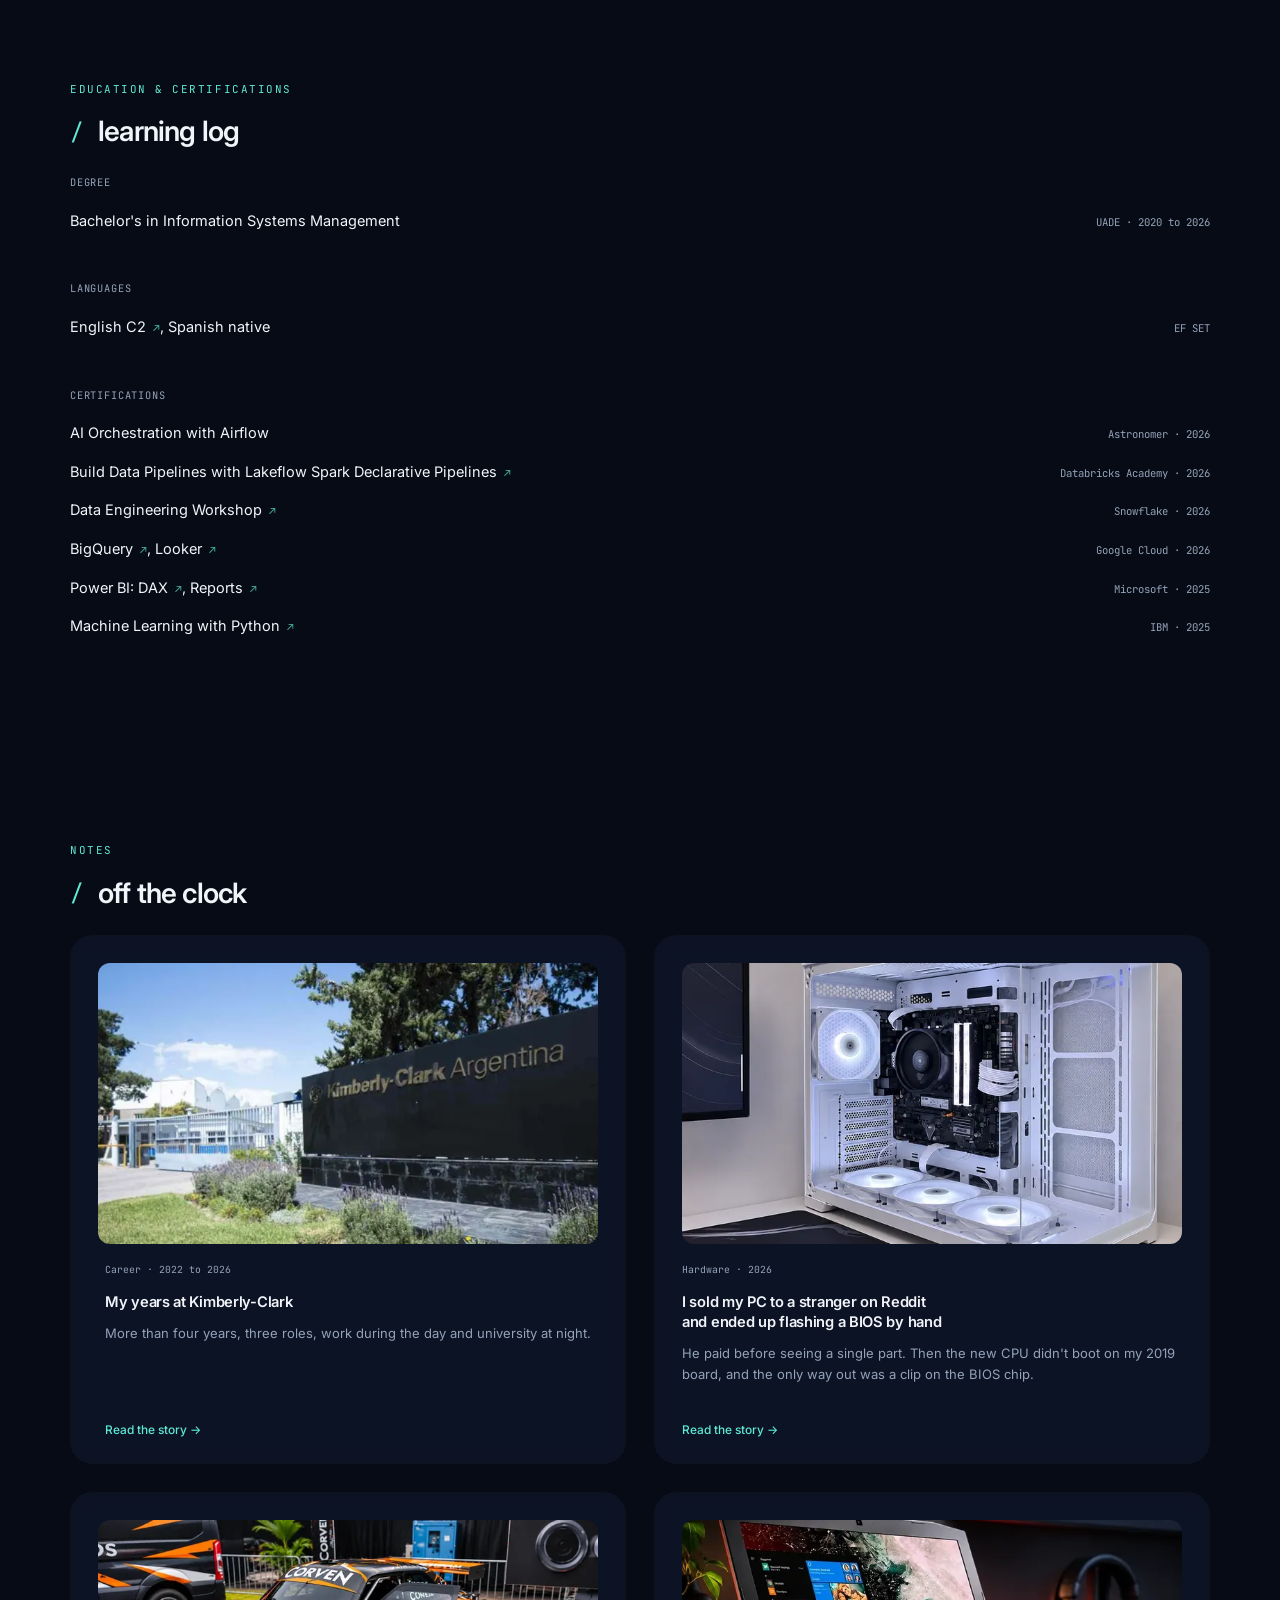
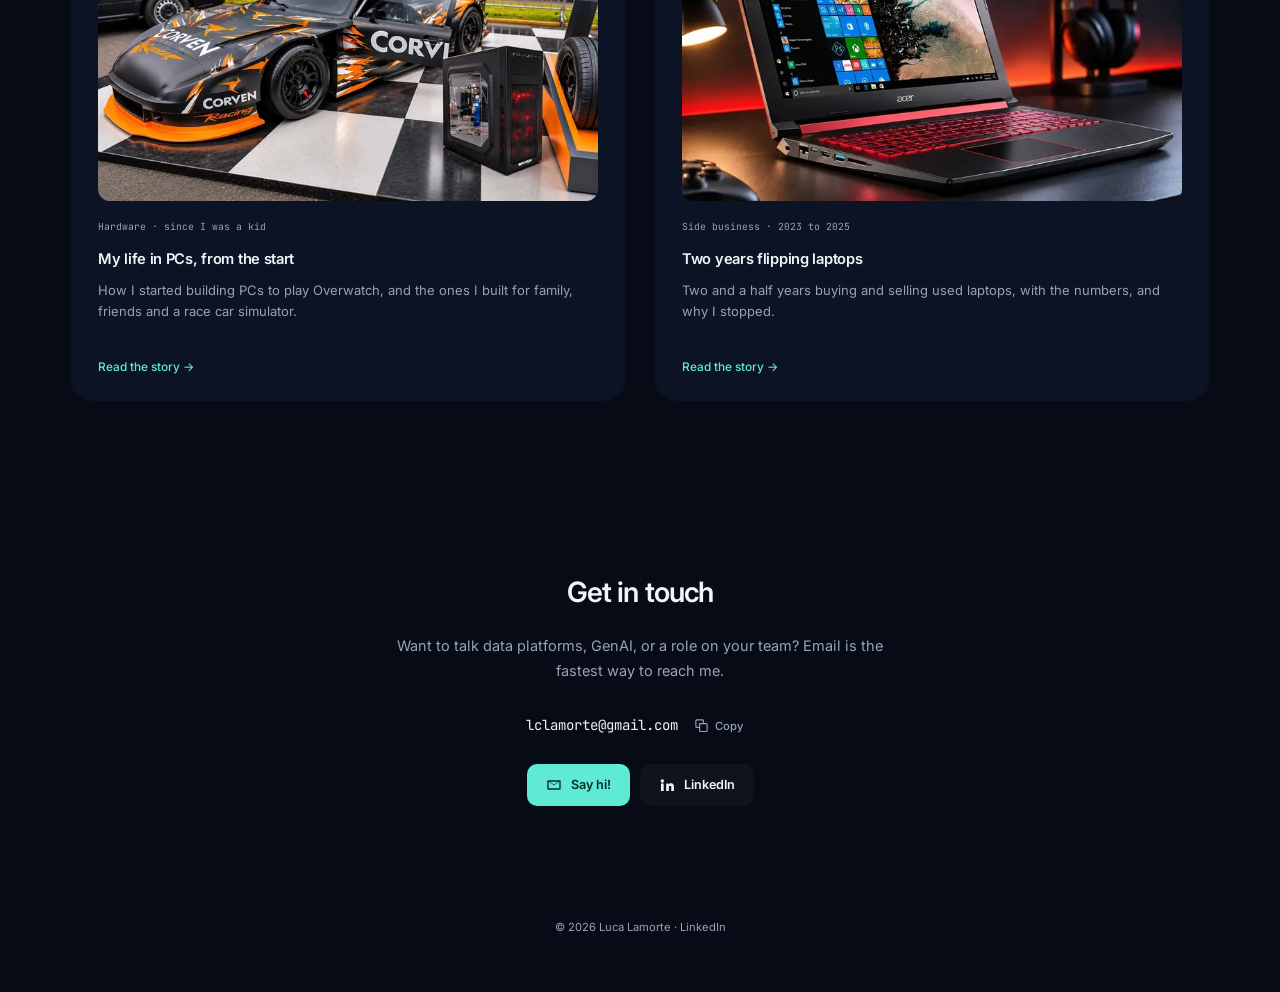
==== commit 9c1827a2: "Drop Data Factory from the manufacturing case study Co-Authored-By: Claude Opus 5.5 <noreply@anthrop" ====
--- a/index.html
+++ b/index.html
@@ -117,7 +117,7 @@
         <p>Live machine data and digital twins for about 70 plants, reported next to SAP. Two of three projects were led end to end.</p>
         <ul class="nums"><li><b>$21.5M</b>annual ROI of the program</li><li><b>10</b>plants, 5 countries</li><li><b>1</b>definition per metric</li></ul>
         <div class="visual"><svg class="viz" viewBox="0 0 640 232" aria-hidden="true"><rect x="16" y="80" width="92" height="56" rx="6" stroke="#5eead4" stroke-width="1.5" fill="none"/><circle cx="42" cy="108" r="12" stroke="#5eead4" stroke-width="1.5" fill="none"/><path d="M66 96 h30 M66 108 h22 M66 120 h30" stroke="#5eead4" stroke-width="1.5" fill="none"/><g><animate attributeName="opacity" values="0;1;0" keyTimes="0;.3;1" dur="1.6s" repeatCount="indefinite"/><path d="M112 92 a14 14 0 0 1 0 28 M120 84 a24 24 0 0 1 0 44" fill="none" stroke="#5eead4" stroke-width="1.5"/></g><text x="62" y="158" text-anchor="middle" fill="#e2e8f0" font-family="JetBrains Mono, monospace" font-size="11">machines</text><text x="62" y="172" text-anchor="middle" fill="#94a3b8" font-family="JetBrains Mono, monospace" font-size="10.5">real-time data</text><rect x="160" y="80" width="92" height="56" rx="6" stroke="#94a3b8" stroke-width="1.5" fill="none" stroke-dasharray="4 4"/><circle cx="186" cy="108" r="12" stroke="#94a3b8" stroke-width="1.5" fill="none" stroke-dasharray="4 4"/><path d="M210 96 h30 M210 108 h22 M210 120 h30" stroke="#94a3b8" stroke-width="1.5" fill="none" stroke-dasharray="4 4"/><text x="206" y="158" text-anchor="middle" fill="#e2e8f0" font-family="JetBrains Mono, monospace" font-size="11">digital twin</text><text x="206" y="172" text-anchor="middle" fill="#94a3b8" font-family="JetBrains Mono, monospace" font-size="10.5">mirrors each line</text><circle cx="186" cy="108" r="3" fill="#5eead4"><animate attributeName="cy" values="100;116;100" keyTimes="0;.5;1" dur="1.6s" repeatCount="indefinite"/></circle><path d="M252 108 C300 108 300 70 340 70" fill="none" stroke="rgba(148,163,184,.35)" stroke-width="1.2"/><circle r="3.5" fill="#5eead4"><animateMotion path="M252 108 C300 108 300 70 340 70" dur="1.6s" begin="0s" repeatCount="indefinite"/></circle><path d="M346 84 h70 a18 18 0 0 0 -6 -35 a24 24 0 0 0 -45 -4 a18 18 0 0 0 -19 39 z" fill="rgba(94,234,212,.06)" stroke="#5eead4" stroke-width="1.5"/><text x="381" y="72" text-anchor="middle" fill="#5eead4" font-family="JetBrains Mono, monospace" font-size="12">Azure</text><rect x="352" y="150" width="58" height="26" rx="6" fill="none" stroke="rgba(148,163,184,.35)"/><text x="381" y="167" text-anchor="middle" fill="#e2e8f0" font-family="JetBrains Mono, monospace" font-size="11">SAP</text><text x="381" y="192" text-anchor="middle" fill="#94a3b8" font-family="JetBrains Mono, monospace" font-size="10.5">+ enterprise data</text><path d="M381 150 V92" stroke="rgba(148,163,184,.35)" stroke-width="1.2"/><circle r="3.5" fill="#5eead4"><animateMotion path="M381 150 V92" dur="1.4s" begin="0.4s" repeatCount="indefinite"/></circle><path d="M418 66 H468" stroke="rgba(148,163,184,.35)" stroke-width="1.2"/><circle r="3.5" fill="#5eead4"><animateMotion path="M418 66 H468" dur="1.2s" begin="0.2s" repeatCount="indefinite"/></circle><rect x="472" y="32" width="150" height="108" rx="8" fill="none" stroke="#5eead4" stroke-width="1.5"/><rect x="490" y="80" width="18" height="46" rx="3" fill="#5eead4" opacity=".75"><animate attributeName="height" values="0;46;46;0" keyTimes="0;.3;.9;1" dur="4s" repeatCount="indefinite"/><animate attributeName="y" values="126;80;80;126" keyTimes="0;.3;.9;1" dur="4s" repeatCount="indefinite"/></rect><rect x="520" y="62" width="18" height="64" rx="3" fill="#5eead4" opacity=".75"><animate attributeName="height" values="0;64;64;0" keyTimes="0;.3;.9;1" dur="4s" repeatCount="indefinite"/><animate attributeName="y" values="126;62;62;126" keyTimes="0;.3;.9;1" dur="4s" repeatCount="indefinite"/></rect><rect x="550" y="88" width="18" height="38" rx="3" fill="#5eead4" opacity=".75"><animate attributeName="height" values="0;38;38;0" keyTimes="0;.3;.9;1" dur="4s" repeatCount="indefinite"/><animate attributeName="y" values="126;88;88;126" keyTimes="0;.3;.9;1" dur="4s" repeatCount="indefinite"/></rect><rect x="580" y="52" width="18" height="74" rx="3" fill="#5eead4" opacity=".75"><animate attributeName="height" values="0;74;74;0" keyTimes="0;.3;.9;1" dur="4s" repeatCount="indefinite"/><animate attributeName="y" values="126;52;52;126" keyTimes="0;.3;.9;1" dur="4s" repeatCount="indefinite"/></rect><text x="547" y="162" text-anchor="middle" fill="#e2e8f0" font-family="JetBrains Mono, monospace" font-size="11">Power BI</text><text x="547" y="176" text-anchor="middle" fill="#94a3b8" font-family="JetBrains Mono, monospace" font-size="10.5">1 definition per metric</text><text x="16" y="214" text-anchor="start" fill="#94a3b8" font-family="JetBrains Mono, monospace" font-size="11">CO · AR · SV · PE · US</text><text x="624" y="214" text-anchor="end" fill="#5eead4" font-family="JetBrains Mono, monospace" font-size="12">$21.5M annual program ROI</text></svg></div>
-        <p class="tools">GE Proficy · SCADA · SAP · Azure Data Factory · Power BI · Digital twins</p>
+        <p class="tools">GE Proficy · SCADA · SAP · Azure · Power BI · Digital twins</p>
         <span class="more">Read the case study →</span>
       </a>
     </div>
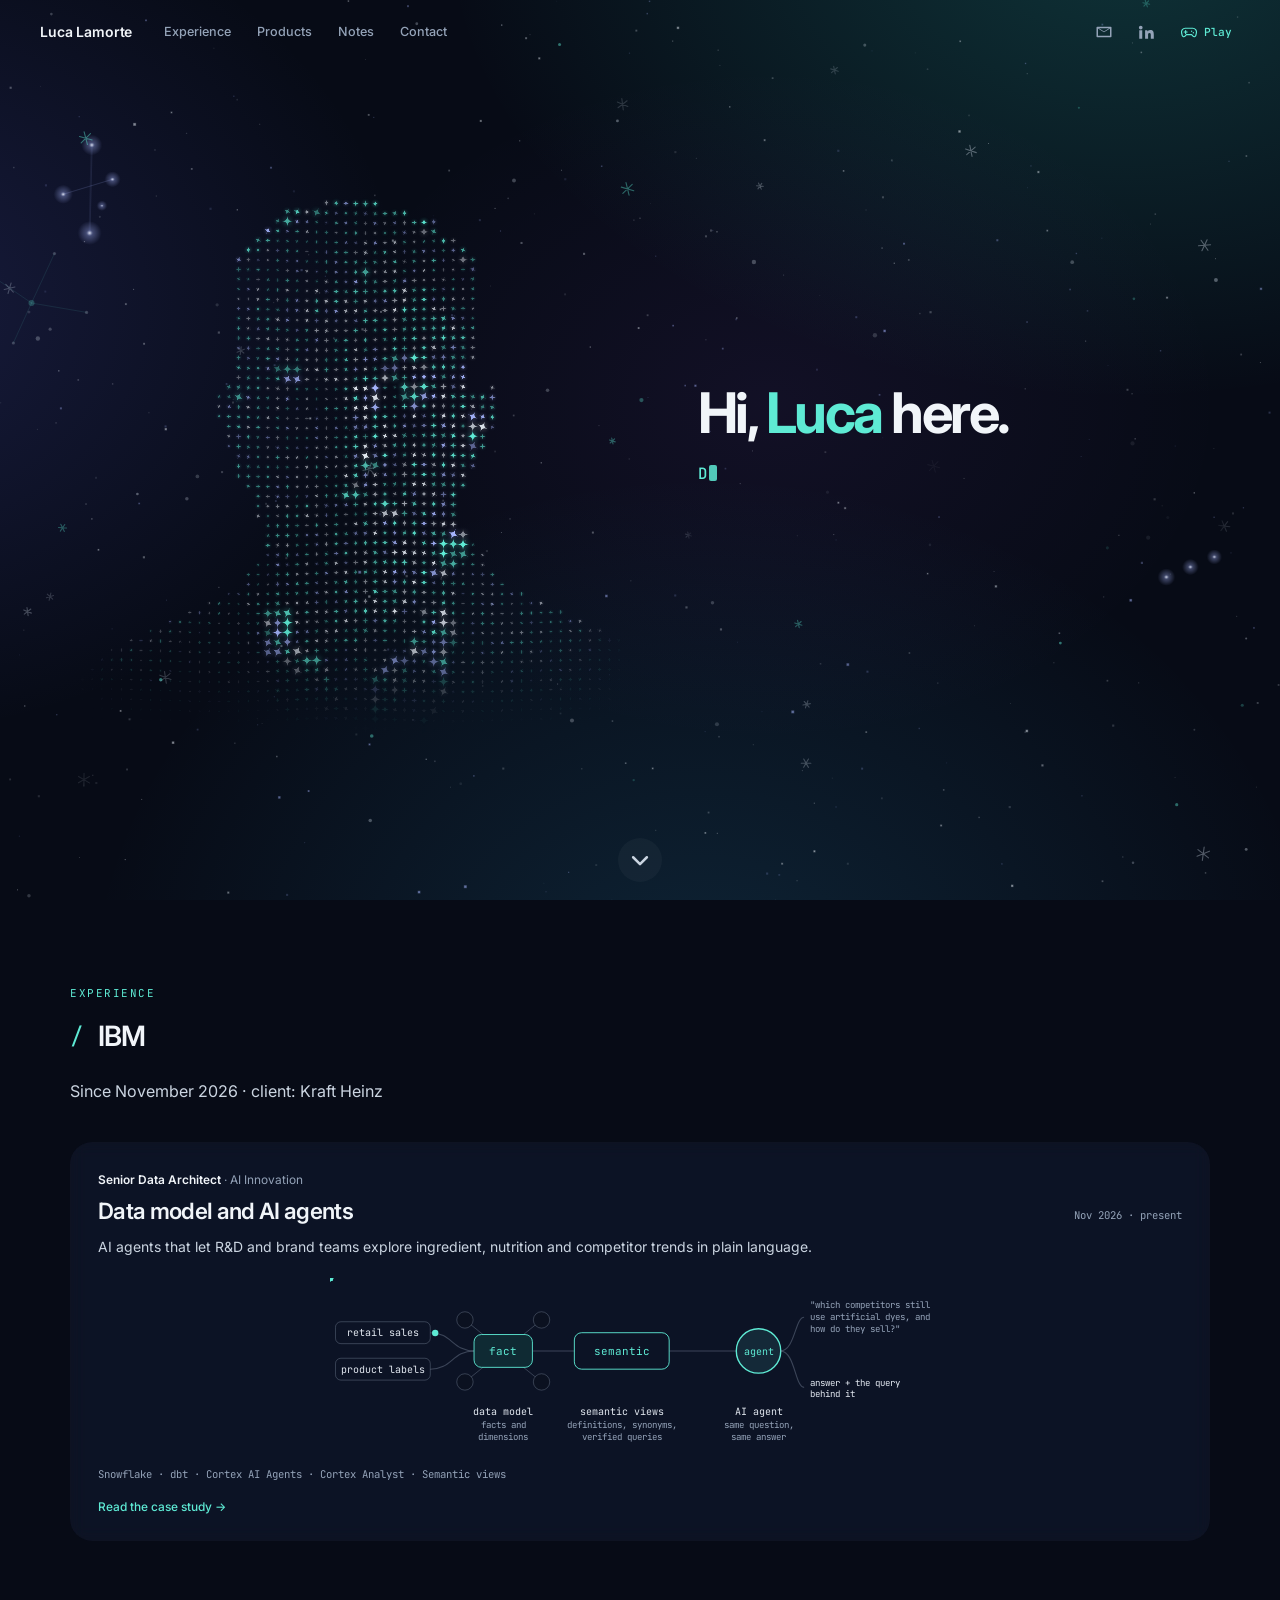
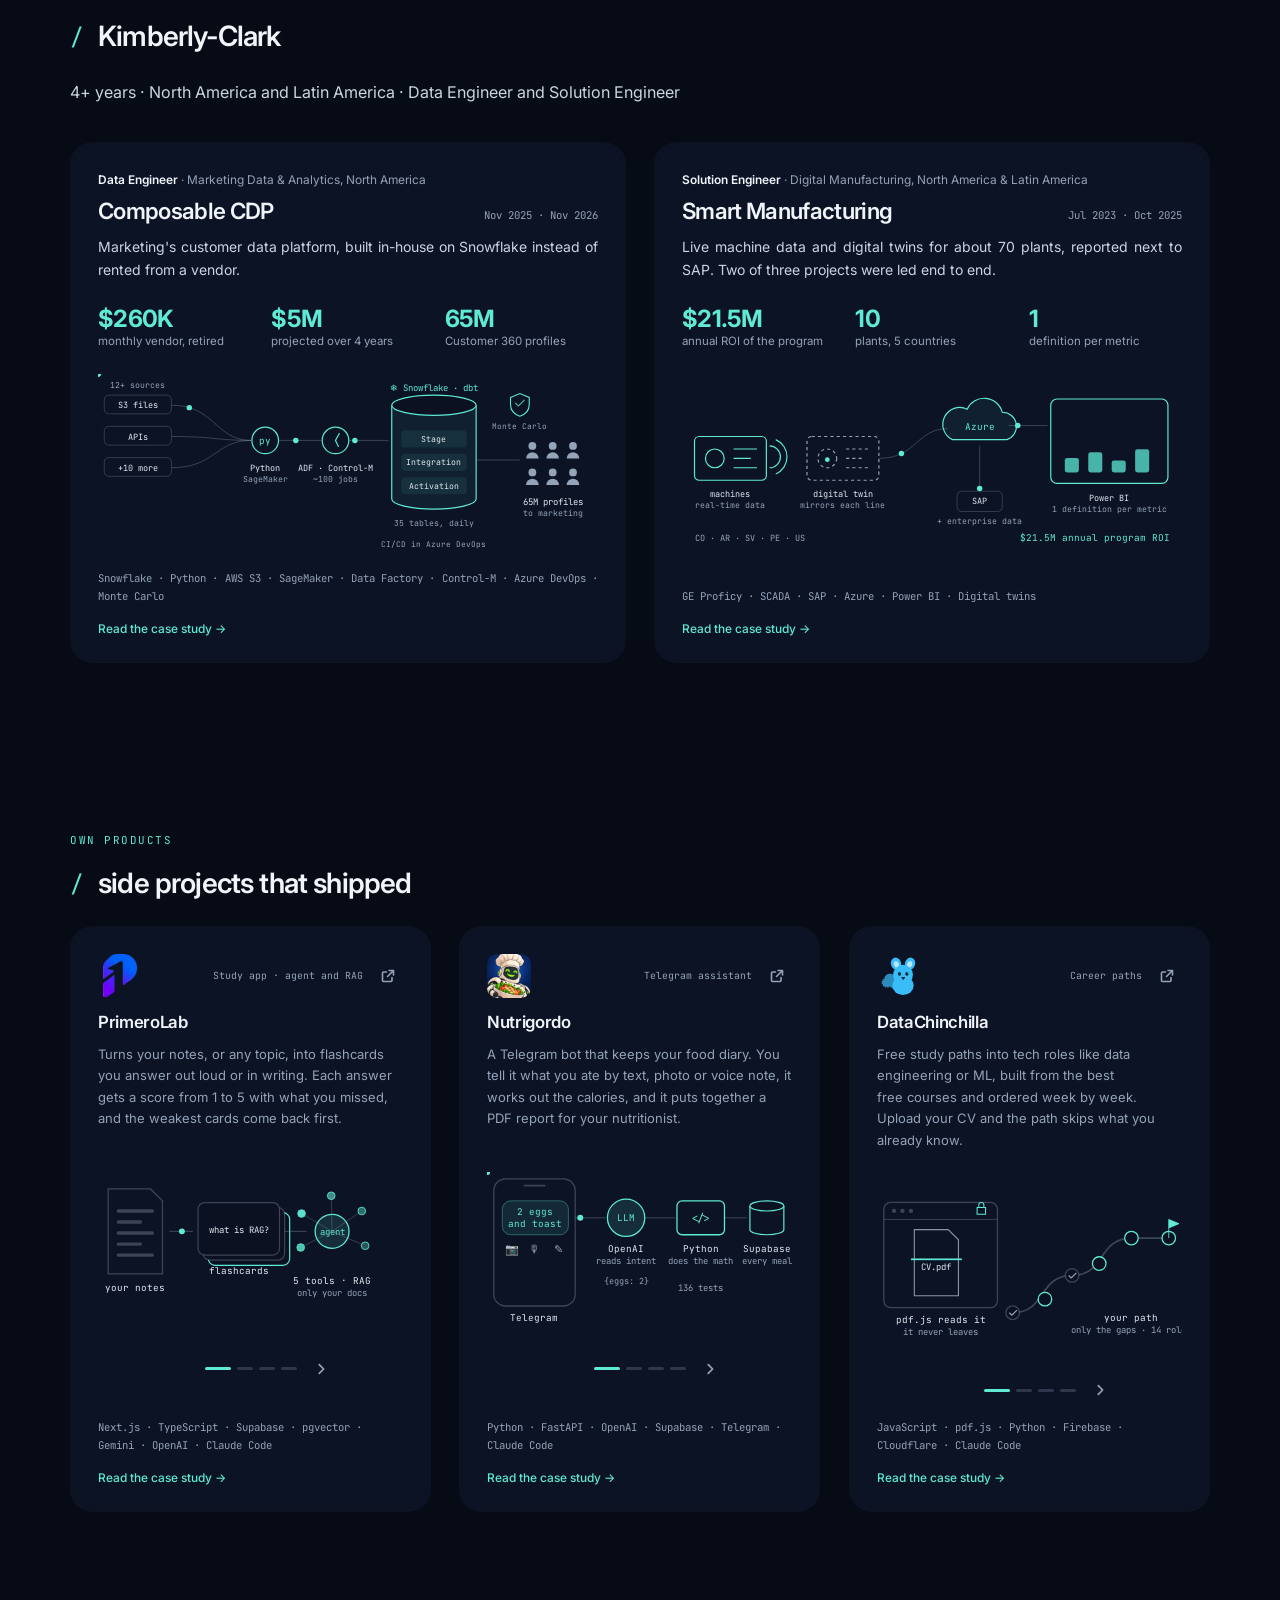
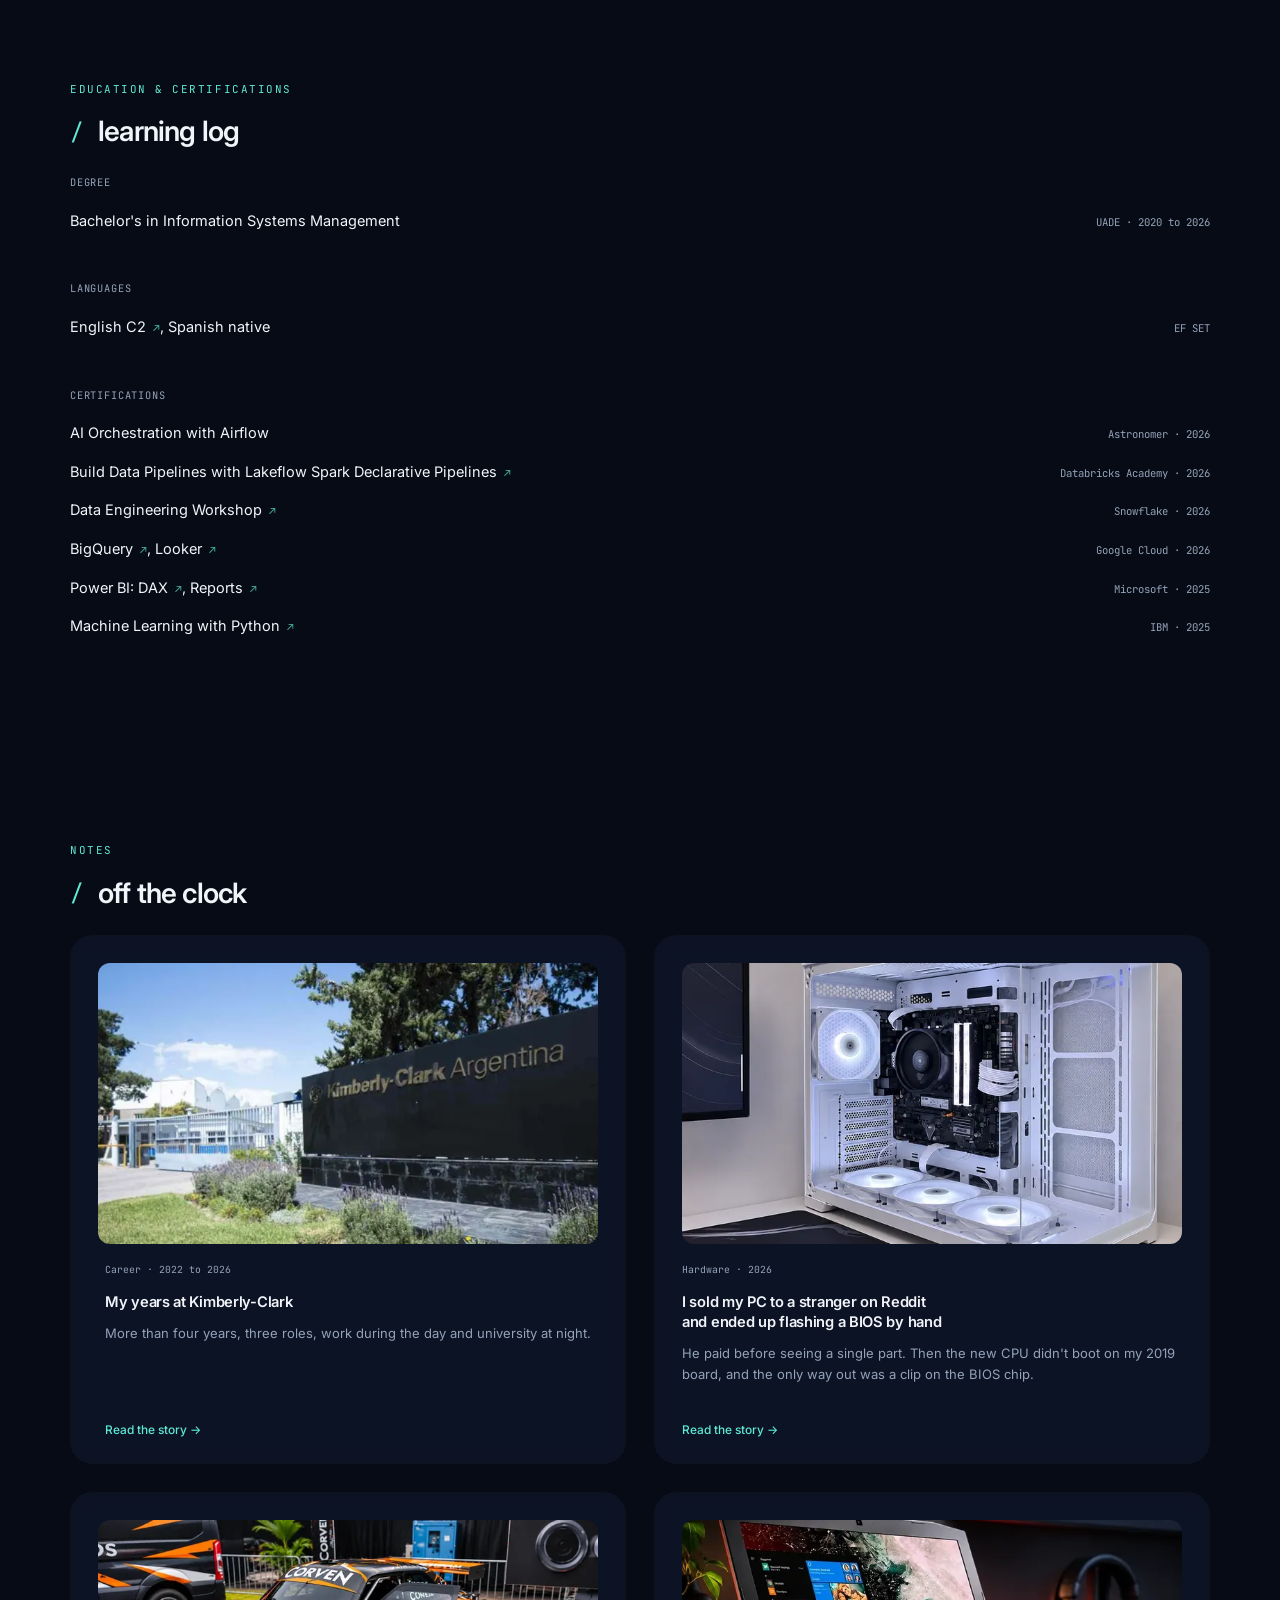
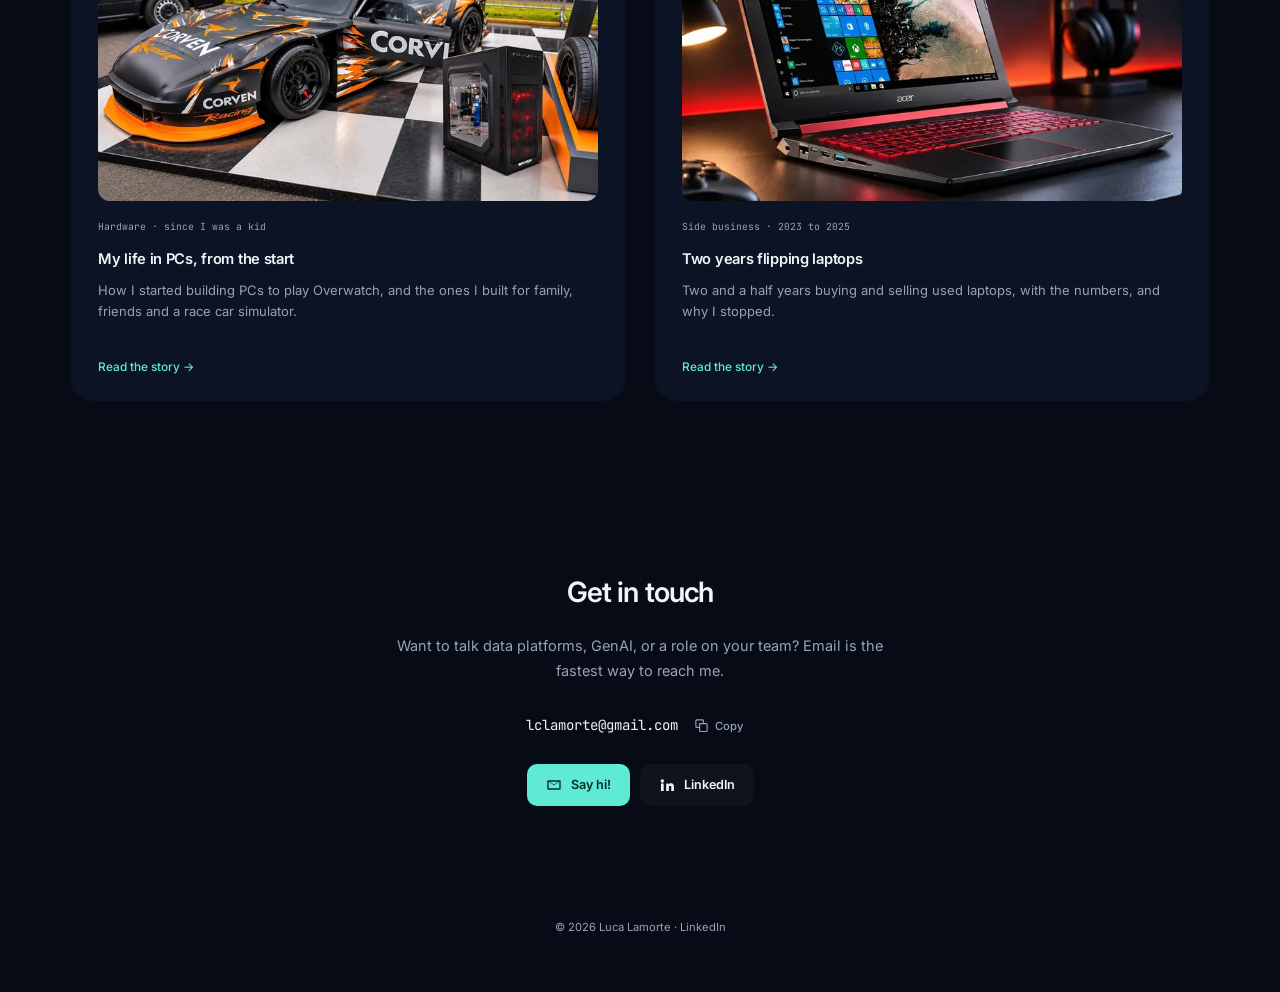
==== commit c25d311b: "Take dbt off the CDP, where it was not used Co-Authored-By: Claude Opus 5.5 <noreply@anthropic.com>" ====
--- a/index.html
+++ b/index.html
@@ -108,7 +108,7 @@
         <p>Marketing's customer data platform, built in-house on Snowflake instead of rented from a vendor.</p>
         <ul class="nums"><li><b>$260K</b>monthly vendor, retired</li><li><b>$5M</b>projected over 4 years</li><li><b>65M</b>Customer 360 profiles</li></ul>
         <div class="visual"><svg class="viz" viewBox="0 0 640 232" aria-hidden="true"><rect x="8" y="27" width="86" height="24" rx="6" fill="none" stroke="rgba(148,163,184,.35)"/><text x="51" y="44" text-anchor="middle" fill="#e2e8f0" font-family="JetBrains Mono, monospace" font-size="11">S3 files</text><path d="M94 40 C150 40 150 85 196 85" fill="none" stroke="rgba(148,163,184,.35)" stroke-width="1.2"/><circle r="3.5" fill="#5eead4"><animateMotion path="M94 40 C150 40 150 85 196 85" dur="2.4s" begin="0.0s" repeatCount="indefinite"/></circle><rect x="8" y="67" width="86" height="24" rx="6" fill="none" stroke="rgba(148,163,184,.35)"/><text x="51" y="84" text-anchor="middle" fill="#e2e8f0" font-family="JetBrains Mono, monospace" font-size="11">APIs</text><path d="M94 80 C150 80 150 85 196 85" fill="none" stroke="rgba(148,163,184,.35)" stroke-width="1.2"/><circle r="3.5" fill="#5eead4"><animateMotion path="M94 80 C150 80 150 85 196 85" dur="2.4s" begin="0.6s" repeatCount="indefinite"/></circle><rect x="8" y="107" width="86" height="24" rx="6" fill="none" stroke="rgba(148,163,184,.35)"/><text x="51" y="124" text-anchor="middle" fill="#e2e8f0" font-family="JetBrains Mono, monospace" font-size="11">+10 more</text><path d="M94 120 C150 120 150 85 196 85" fill="none" stroke="rgba(148,163,184,.35)" stroke-width="1.2"/><circle r="3.5" fill="#5eead4"><animateMotion path="M94 120 C150 120 150 85 196 85" dur="2.4s" begin="1.2s" repeatCount="indefinite"/></circle><text x="51" y="18" text-anchor="middle" fill="#94a3b8" font-family="JetBrains Mono, monospace" font-size="10.5">12+ sources</text><circle cx="214" cy="85" r="17" fill="none" stroke="#5eead4" stroke-width="1.5"/><text x="214" y="90" text-anchor="middle" fill="#5eead4" font-family="JetBrains Mono, monospace" font-size="12">py</text><text x="214" y="124" text-anchor="middle" fill="#e2e8f0" font-family="JetBrains Mono, monospace" font-size="11">Python</text><text x="214" y="138" text-anchor="middle" fill="#94a3b8" font-family="JetBrains Mono, monospace" font-size="10.5">SageMaker</text><path d="M231 85 H286" stroke="rgba(148,163,184,.35)" stroke-width="1.2"/><circle r="3.5" fill="#5eead4"><animateMotion path="M231 85 H286" dur="1.2s" begin="0s" repeatCount="indefinite"/></circle><circle cx="304" cy="85" r="17" fill="none" stroke="#5eead4" stroke-width="1.5"/><path d="M304 85 V75 M304 85 l7 5" stroke="#5eead4" stroke-width="1.5" stroke-linecap="round"><animateTransform attributeName="transform" type="rotate" values="0 304 85;360 304 85" dur="6s" repeatCount="indefinite"/></path><text x="304" y="124" text-anchor="middle" fill="#e2e8f0" font-family="JetBrains Mono, monospace" font-size="11">ADF · Control-M</text><text x="304" y="138" text-anchor="middle" fill="#94a3b8" font-family="JetBrains Mono, monospace" font-size="10.5">~100 jobs</text><path d="M321 85 H372" stroke="rgba(148,163,184,.35)" stroke-width="1.2"/><circle r="3.5" fill="#5eead4"><animateMotion path="M321 85 H372" dur="1.2s" begin="0.3s" repeatCount="indefinite"/></circle><path d="M376 40 v120 a54 13 0 0 0 108 0 v-120" fill="rgba(94,234,212,.06)" stroke="#5eead4" stroke-width="1.5"/><ellipse cx="430" cy="40" rx="54" ry="13" fill="#0b1120" stroke="#5eead4" stroke-width="1.5"/><rect x="388" y="72" width="84" height="22" rx="5" fill="#5eead4" opacity=".12"><animate attributeName="opacity" values=".08;.08;.45;.12;.08" keyTimes="0;0.20;0.28;0.50;1" dur="4s" repeatCount="indefinite"/></rect><text x="430" y="87" text-anchor="middle" fill="#e2e8f0" font-family="JetBrains Mono, monospace" font-size="10.5">Stage</text><rect x="388" y="102" width="84" height="22" rx="5" fill="#5eead4" opacity=".12"><animate attributeName="opacity" values=".08;.08;.45;.12;.08" keyTimes="0;0.40;0.48;0.70;1" dur="4s" repeatCount="indefinite"/></rect><text x="430" y="117" text-anchor="middle" fill="#e2e8f0" font-family="JetBrains Mono, monospace" font-size="10.5">Integration</text><rect x="388" y="132" width="84" height="22" rx="5" fill="#5eead4" opacity=".12"><animate attributeName="opacity" values=".08;.08;.45;.12;.08" keyTimes="0;0.60;0.68;0.90;1" dur="4s" repeatCount="indefinite"/></rect><text x="430" y="147" text-anchor="middle" fill="#e2e8f0" font-family="JetBrains Mono, monospace" font-size="10.5">Activation</text><text x="430" y="22" text-anchor="middle" fill="#5eead4" font-family="JetBrains Mono, monospace" font-size="11.5">❄ Snowflake · dbt</text><text x="430" y="194" text-anchor="middle" fill="#94a3b8" font-family="JetBrains Mono, monospace" font-size="10.5">35 tables, daily</text><path d="M528 30 l12 -5 l12 5 v9 c0 8 -6 13 -12 15 c-6 -2 -12 -7 -12 -15 z" fill="none" stroke="#5eead4" stroke-width="1.4"/><path d="M534 37 l4 4 l8 -8" fill="none" stroke="#5eead4" stroke-width="1.4"><animate attributeName="opacity" values="0;1;1;0" keyTimes="0;.2;.8;1" dur="3s" repeatCount="indefinite"/></path><text x="540" y="70" text-anchor="middle" fill="#94a3b8" font-family="JetBrains Mono, monospace" font-size="10">Monte Carlo</text><text x="430" y="222" text-anchor="middle" fill="#94a3b8" font-family="JetBrains Mono, monospace" font-size="10">CI/CD in Azure DevOps</text><path d="M484 110 H540" stroke="rgba(148,163,184,.35)" stroke-width="1.2"/><circle r="3.5" fill="#5eead4"><animateMotion path="M484 110 H540" dur="1.4s" begin="0.5s" repeatCount="indefinite"/></circle><g fill="#94a3b8"><animate attributeName="fill" values="#94a3b8;#94a3b8;#5eead4;#5eead4;#94a3b8" keyTimes="0;0.30;0.34;.92;1" dur="4s" repeatCount="indefinite"/><circle cx="556" cy="92" r="5"/><path d="M548 108 a8 8 0 0 1 16 0 z"/></g><g fill="#94a3b8"><animate attributeName="fill" values="#94a3b8;#94a3b8;#5eead4;#5eead4;#94a3b8" keyTimes="0;0.38;0.42;.92;1" dur="4s" repeatCount="indefinite"/><circle cx="582" cy="92" r="5"/><path d="M574 108 a8 8 0 0 1 16 0 z"/></g><g fill="#94a3b8"><animate attributeName="fill" values="#94a3b8;#94a3b8;#5eead4;#5eead4;#94a3b8" keyTimes="0;0.46;0.50;.92;1" dur="4s" repeatCount="indefinite"/><circle cx="608" cy="92" r="5"/><path d="M600 108 a8 8 0 0 1 16 0 z"/></g><g fill="#94a3b8"><animate attributeName="fill" values="#94a3b8;#94a3b8;#5eead4;#5eead4;#94a3b8" keyTimes="0;0.54;0.58;.92;1" dur="4s" repeatCount="indefinite"/><circle cx="556" cy="126" r="5"/><path d="M548 142 a8 8 0 0 1 16 0 z"/></g><g fill="#94a3b8"><animate attributeName="fill" values="#94a3b8;#94a3b8;#5eead4;#5eead4;#94a3b8" keyTimes="0;0.62;0.66;.92;1" dur="4s" repeatCount="indefinite"/><circle cx="582" cy="126" r="5"/><path d="M574 142 a8 8 0 0 1 16 0 z"/></g><g fill="#94a3b8"><animate attributeName="fill" values="#94a3b8;#94a3b8;#5eead4;#5eead4;#94a3b8" keyTimes="0;0.70;0.74;.92;1" dur="4s" repeatCount="indefinite"/><circle cx="608" cy="126" r="5"/><path d="M600 142 a8 8 0 0 1 16 0 z"/></g><text x="582" y="168" text-anchor="middle" fill="#e2e8f0" font-family="JetBrains Mono, monospace" font-size="11.5">65M profiles</text><text x="582" y="182" text-anchor="middle" fill="#94a3b8" font-family="JetBrains Mono, monospace" font-size="10.5">to marketing</text></svg></div>
-        <p class="tools">Snowflake · dbt · Python · AWS S3 · SageMaker · Data Factory · Control-M · Azure DevOps · Monte Carlo</p>
+        <p class="tools">Snowflake · Python · AWS S3 · SageMaker · Data Factory · Control-M · Azure DevOps · Monte Carlo</p>
         <span class="more">Read the case study →</span>
       </a>
       <a class="card big" href="projects/smom.html">
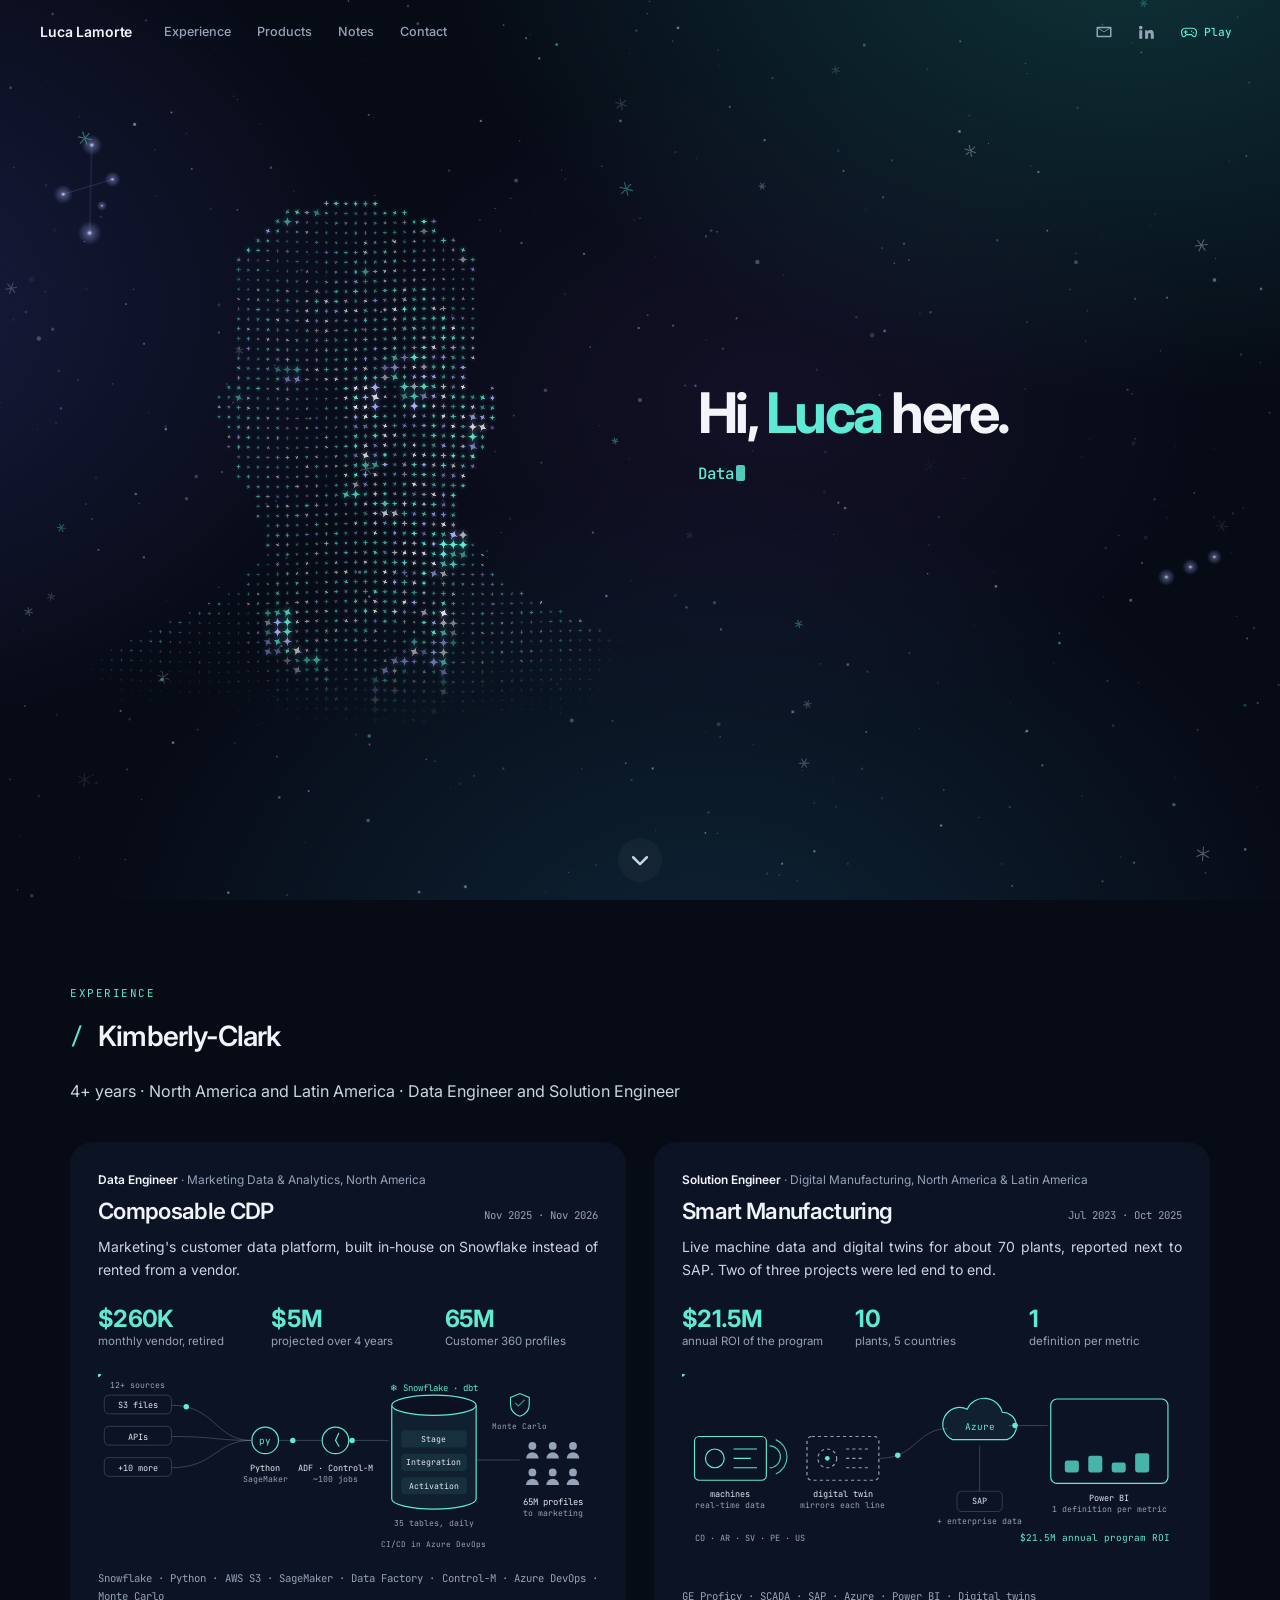
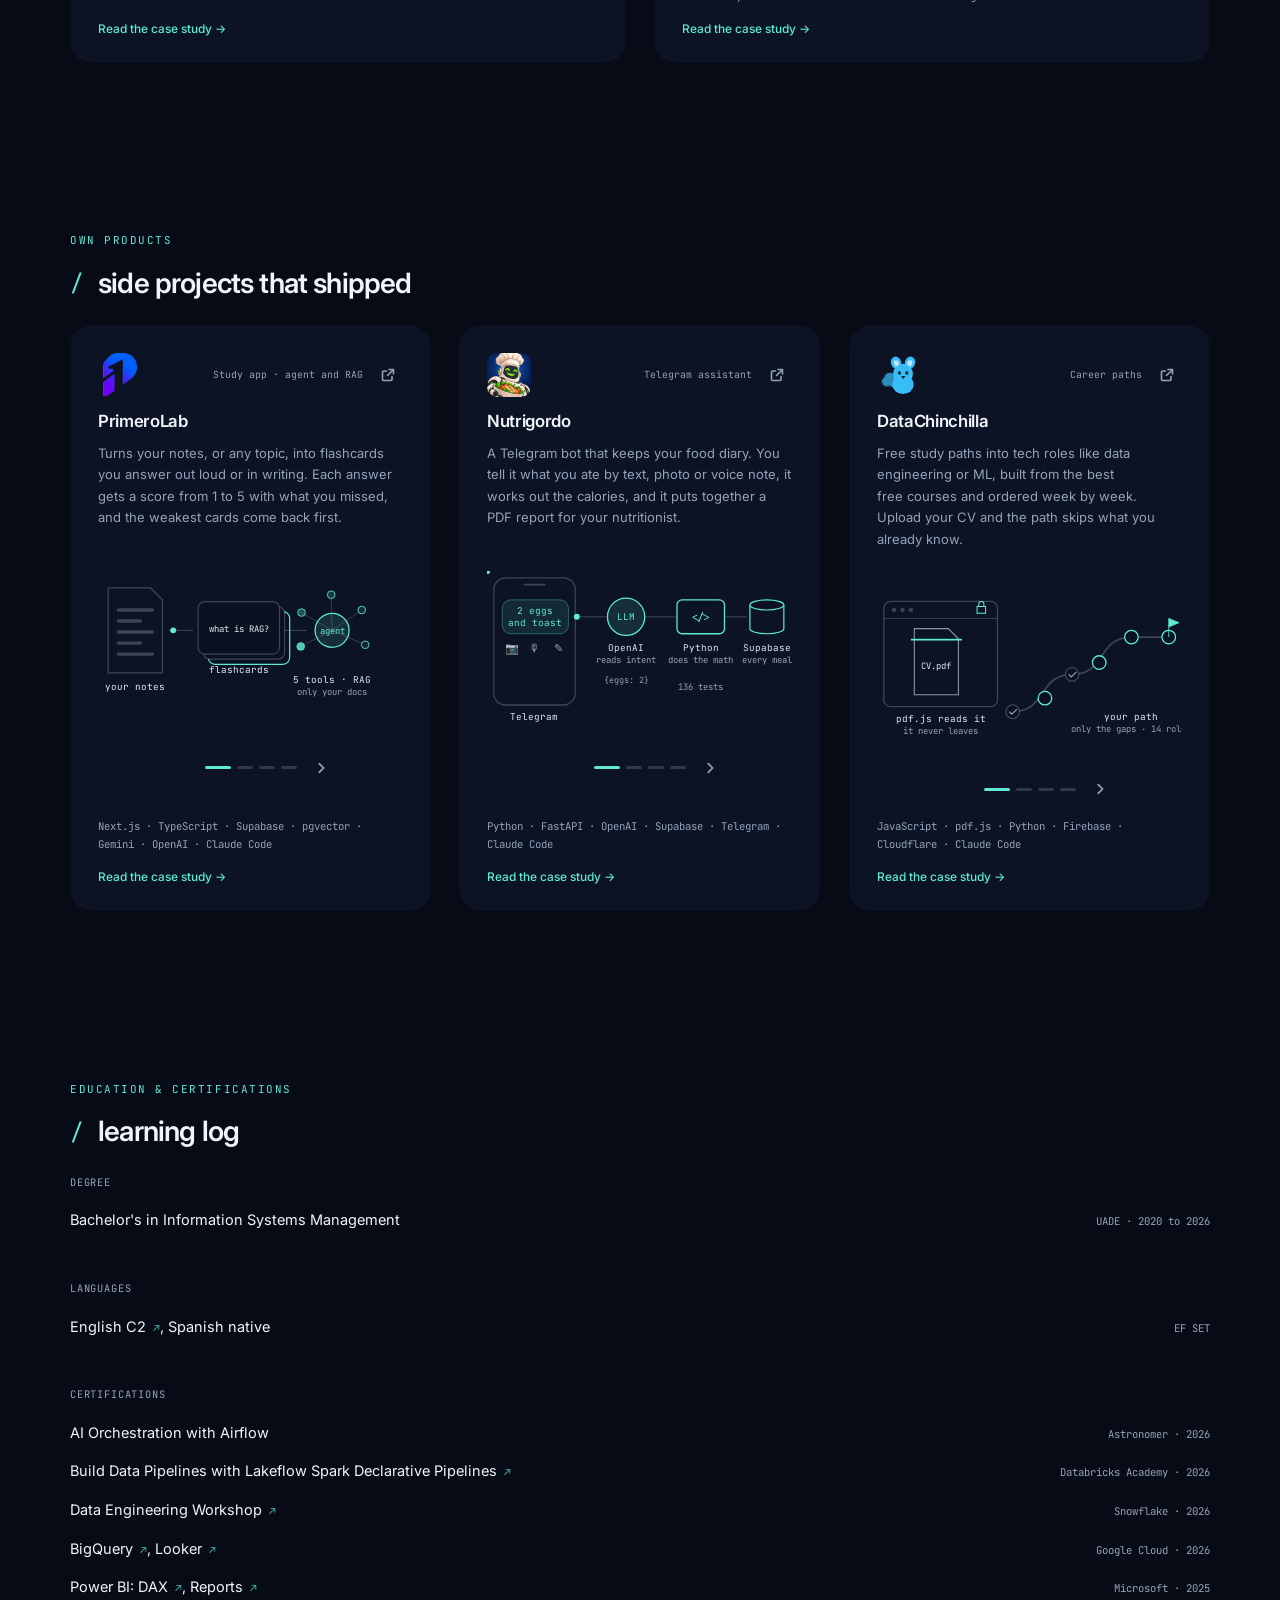
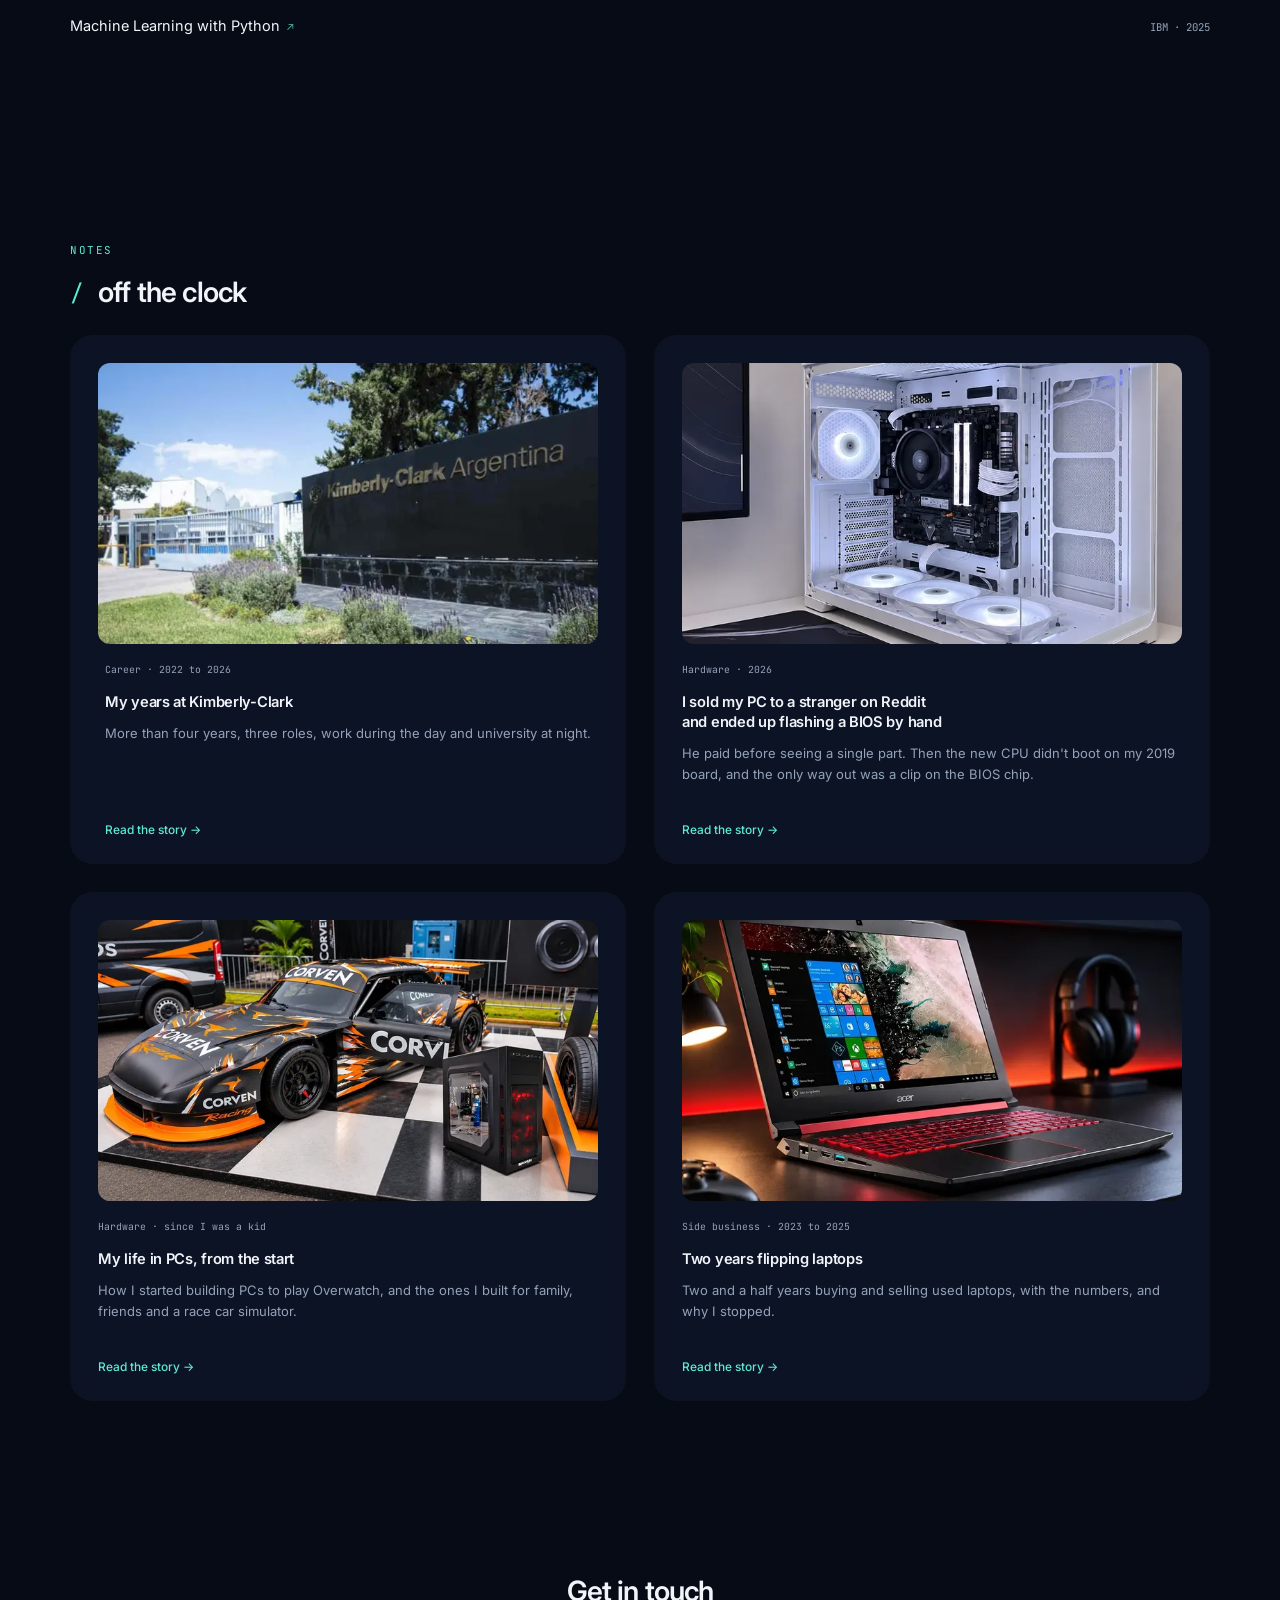
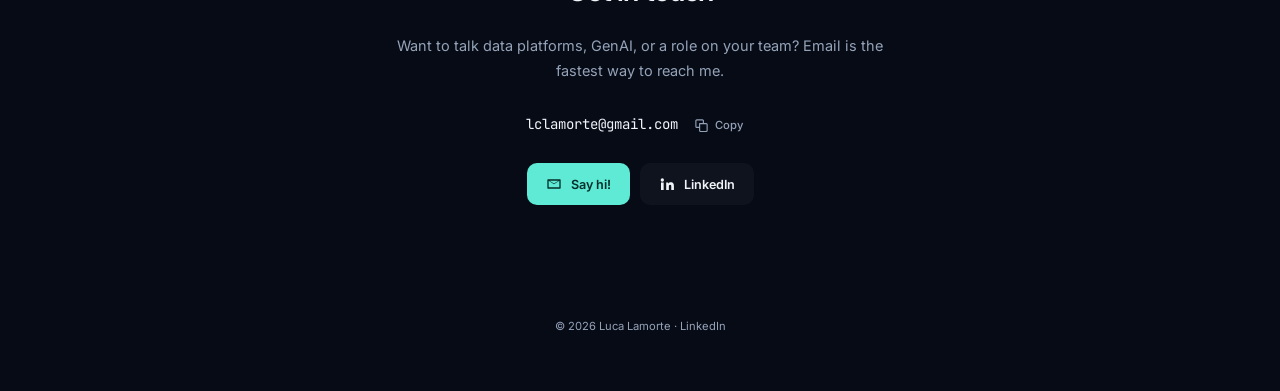
==== commit 26b70fd1: "Take the IBM project off until there is something implemented to show Co-Authored-By: Claude Opus 5." ====
--- a/index.html
+++ b/index.html
@@ -87,19 +87,7 @@
 
   <section id="experience" class="reveal">
     <p class="eyebrow">Experience</p>
-    <h2><span>/</span> IBM</h2>
-    <p class="group big">Since November 2026 · client: Kraft Heinz</p>
-    <div class="flagship solo">
-      <a class="card big next" href="projects/ibm.html">
-        <p class="when-role"><b>Senior Data Architect</b> · AI Innovation</p>
-        <div class="title-row"><h3>Data model and AI agents</h3><span class="when">Nov 2026 · present</span></div>
-        <p>AI agents that let R&amp;D and brand teams explore ingredient, nutrition and competitor trends in plain language.</p>
-        <div class="visual"><svg class="viz" viewBox="0 0 680 190" aria-hidden="true"><rect x="6" y="48" width="104" height="24" rx="6" fill="none" stroke="rgba(148,163,184,.35)"/><text x="58" y="64" text-anchor="middle" fill="#e2e8f0" font-family="JetBrains Mono, monospace" font-size="11">retail sales</text><path d="M110 60 C134 60 134 80 158 80" fill="none" stroke="rgba(148,163,184,.35)" stroke-width="1.2"/><circle r="3.5" fill="#5eead4"><animateMotion path="M110 60 C134 60 134 80 158 80" dur="2.4s" begin="0s" repeatCount="indefinite"/></circle><rect x="6" y="88" width="104" height="24" rx="6" fill="none" stroke="rgba(148,163,184,.35)"/><text x="58" y="104" text-anchor="middle" fill="#e2e8f0" font-family="JetBrains Mono, monospace" font-size="11">product labels</text><path d="M110 100 C134 100 134 80 158 80" fill="none" stroke="rgba(148,163,184,.35)" stroke-width="1.2"/><circle r="3.5" fill="#5eead4"><animateMotion path="M110 100 C134 100 134 80 158 80" dur="2.4s" begin="0.6s" repeatCount="indefinite"/></circle><line x1="190" y1="80" x2="148" y2="46" stroke="rgba(148,163,184,.35)"/><circle cx="148" cy="46" r="9" fill="#0b1120" stroke="rgba(148,163,184,.35)"/><line x1="190" y1="80" x2="232" y2="46" stroke="rgba(148,163,184,.35)"/><circle cx="232" cy="46" r="9" fill="#0b1120" stroke="rgba(148,163,184,.35)"/><line x1="190" y1="80" x2="148" y2="114" stroke="rgba(148,163,184,.35)"/><circle cx="148" cy="114" r="9" fill="#0b1120" stroke="rgba(148,163,184,.35)"/><line x1="190" y1="80" x2="232" y2="114" stroke="rgba(148,163,184,.35)"/><circle cx="232" cy="114" r="9" fill="#0b1120" stroke="rgba(148,163,184,.35)"/><rect x="158" y="62" width="64" height="36" rx="8" fill="#0f2a33" stroke="#5eead4"/><text x="190" y="85" text-anchor="middle" fill="#5eead4" font-family="JetBrains Mono, monospace" font-size="12">fact</text><text x="190" y="150" text-anchor="middle" fill="#e2e8f0" font-family="JetBrains Mono, monospace" font-size="11">data model</text><text x="190" y="165" text-anchor="middle" fill="#94a3b8" font-family="JetBrains Mono, monospace" font-size="10">facts and</text><text x="190" y="178" text-anchor="middle" fill="#94a3b8" font-family="JetBrains Mono, monospace" font-size="10">dimensions</text><path d="M222 80 H268" fill="none" stroke="rgba(148,163,184,.35)" stroke-width="1.2"/><circle r="3.5" fill="#5eead4"><animateMotion path="M222 80 H268" dur="2.4s" begin="0.8s" repeatCount="indefinite"/></circle><rect x="268" y="60" width="104" height="40" rx="8" fill="none" stroke="#5eead4"/><text x="320" y="85" text-anchor="middle" fill="#5eead4" font-family="JetBrains Mono, monospace" font-size="12">semantic</text><text x="320" y="150" text-anchor="middle" fill="#e2e8f0" font-family="JetBrains Mono, monospace" font-size="11">semantic views</text><text x="320" y="165" text-anchor="middle" fill="#94a3b8" font-family="JetBrains Mono, monospace" font-size="10">definitions, synonyms,</text><text x="320" y="178" text-anchor="middle" fill="#94a3b8" font-family="JetBrains Mono, monospace" font-size="10">verified queries</text><path d="M372 80 H446" fill="none" stroke="rgba(148,163,184,.35)" stroke-width="1.2"/><circle r="3.5" fill="#5eead4"><animateMotion path="M372 80 H446" dur="2.4s" begin="1.2s" repeatCount="indefinite"/></circle><circle cx="470" cy="80" r="24" fill="rgba(94,234,212,.1)" stroke="#5eead4" stroke-width="1.5"><animate attributeName="r" values="24;26;24" dur="2.4s" repeatCount="indefinite"/></circle><text x="470" y="84" text-anchor="middle" fill="#5eead4" font-family="JetBrains Mono, monospace" font-size="11">agent</text><text x="470" y="150" text-anchor="middle" fill="#e2e8f0" font-family="JetBrains Mono, monospace" font-size="11">AI agent</text><text x="470" y="165" text-anchor="middle" fill="#94a3b8" font-family="JetBrains Mono, monospace" font-size="10">same question,</text><text x="470" y="178" text-anchor="middle" fill="#94a3b8" font-family="JetBrains Mono, monospace" font-size="10">same answer</text><path d="M494 80 C510 80 510 43 520 43" fill="none" stroke="rgba(148,163,184,.35)" stroke-width="1.2"/><circle r="3.5" fill="#5eead4"><animateMotion path="M494 80 C510 80 510 43 520 43" dur="2.4s" begin="1.6s" repeatCount="indefinite"/></circle><text x="526" y="33" text-anchor="start" fill="#94a3b8" font-family="JetBrains Mono, monospace" font-size="10">"which competitors still</text><text x="526" y="46" text-anchor="start" fill="#94a3b8" font-family="JetBrains Mono, monospace" font-size="10">use artificial dyes, and</text><text x="526" y="59" text-anchor="start" fill="#94a3b8" font-family="JetBrains Mono, monospace" font-size="10">how do they sell?"</text><path d="M494 80 C510 80 510 120 520 120" fill="none" stroke="rgba(148,163,184,.35)" stroke-width="1.2"/><circle r="3.5" fill="#5eead4"><animateMotion path="M494 80 C510 80 510 120 520 120" dur="2.4s" begin="2.0s" repeatCount="indefinite"/></circle><text x="526" y="118" text-anchor="start" fill="#e2e8f0" font-family="JetBrains Mono, monospace" font-size="10">answer + the query</text><text x="526" y="131" text-anchor="start" fill="#e2e8f0" font-family="JetBrains Mono, monospace" font-size="10">behind it</text></svg></div>
-        <p class="tools">Snowflake · dbt · Cortex AI Agents · Cortex Analyst · Semantic views</p>
-        <span class="more">Read the case study →</span>
-      </a>
-    </div>
-    <h2 class="next-co"><span>/</span> Kimberly-Clark</h2>
+    <h2><span>/</span> Kimberly-Clark</h2>
     <p class="group big">4+ years · North America and Latin America · Data Engineer and Solution Engineer</p>
     <div class="flagship">
       <a class="card big" href="projects/cdp.html">
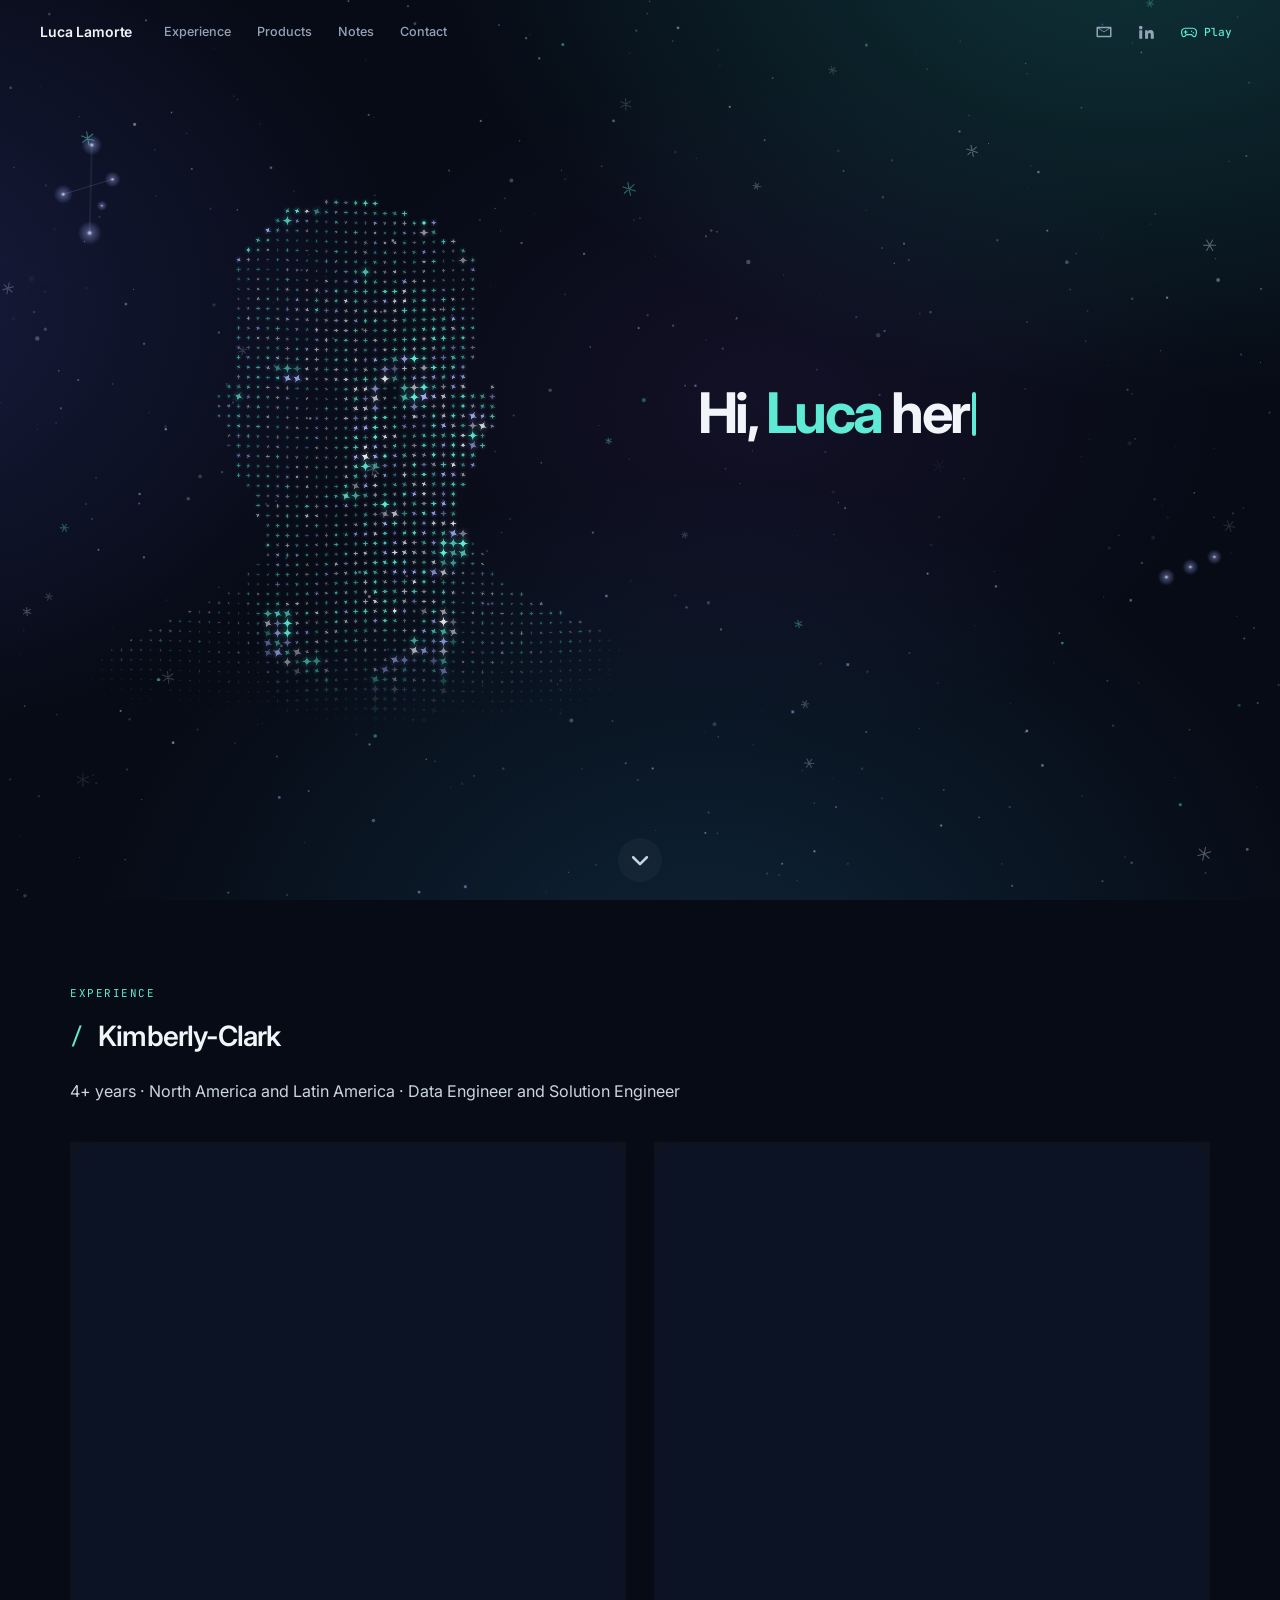
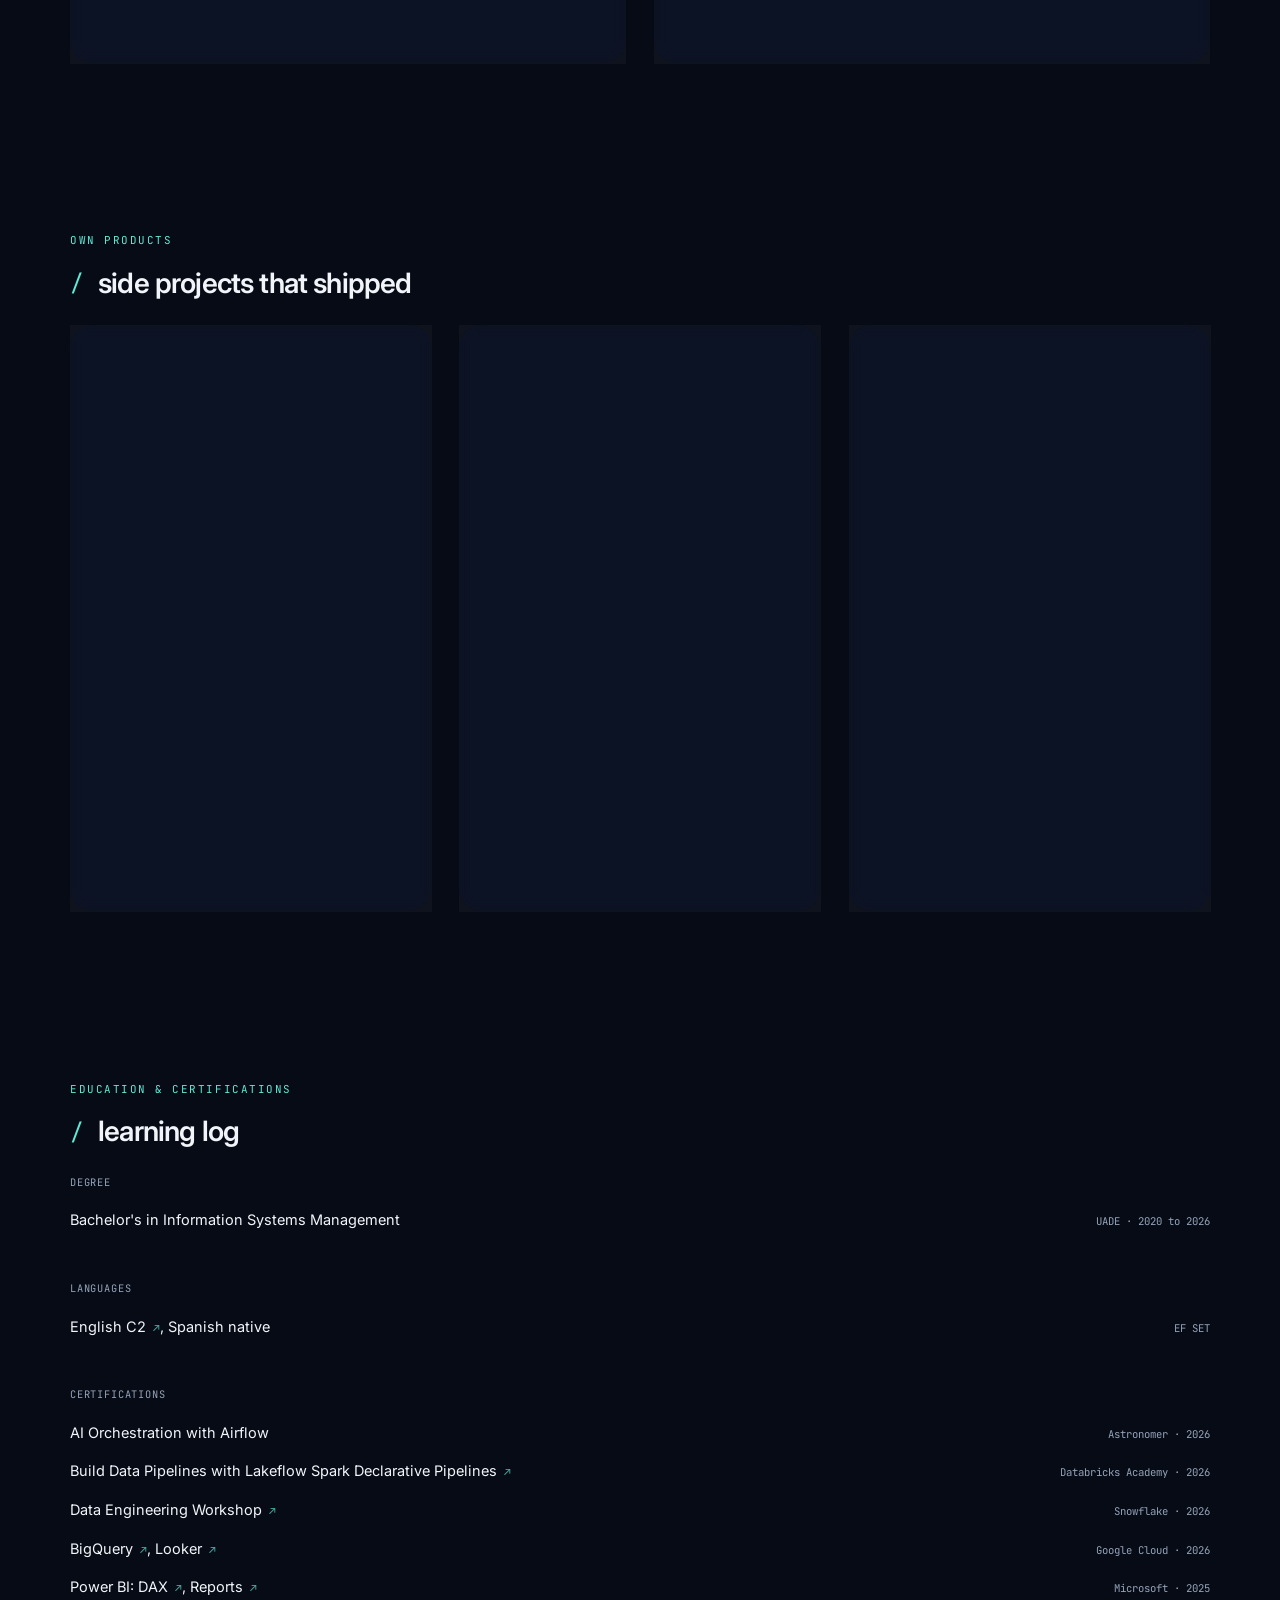
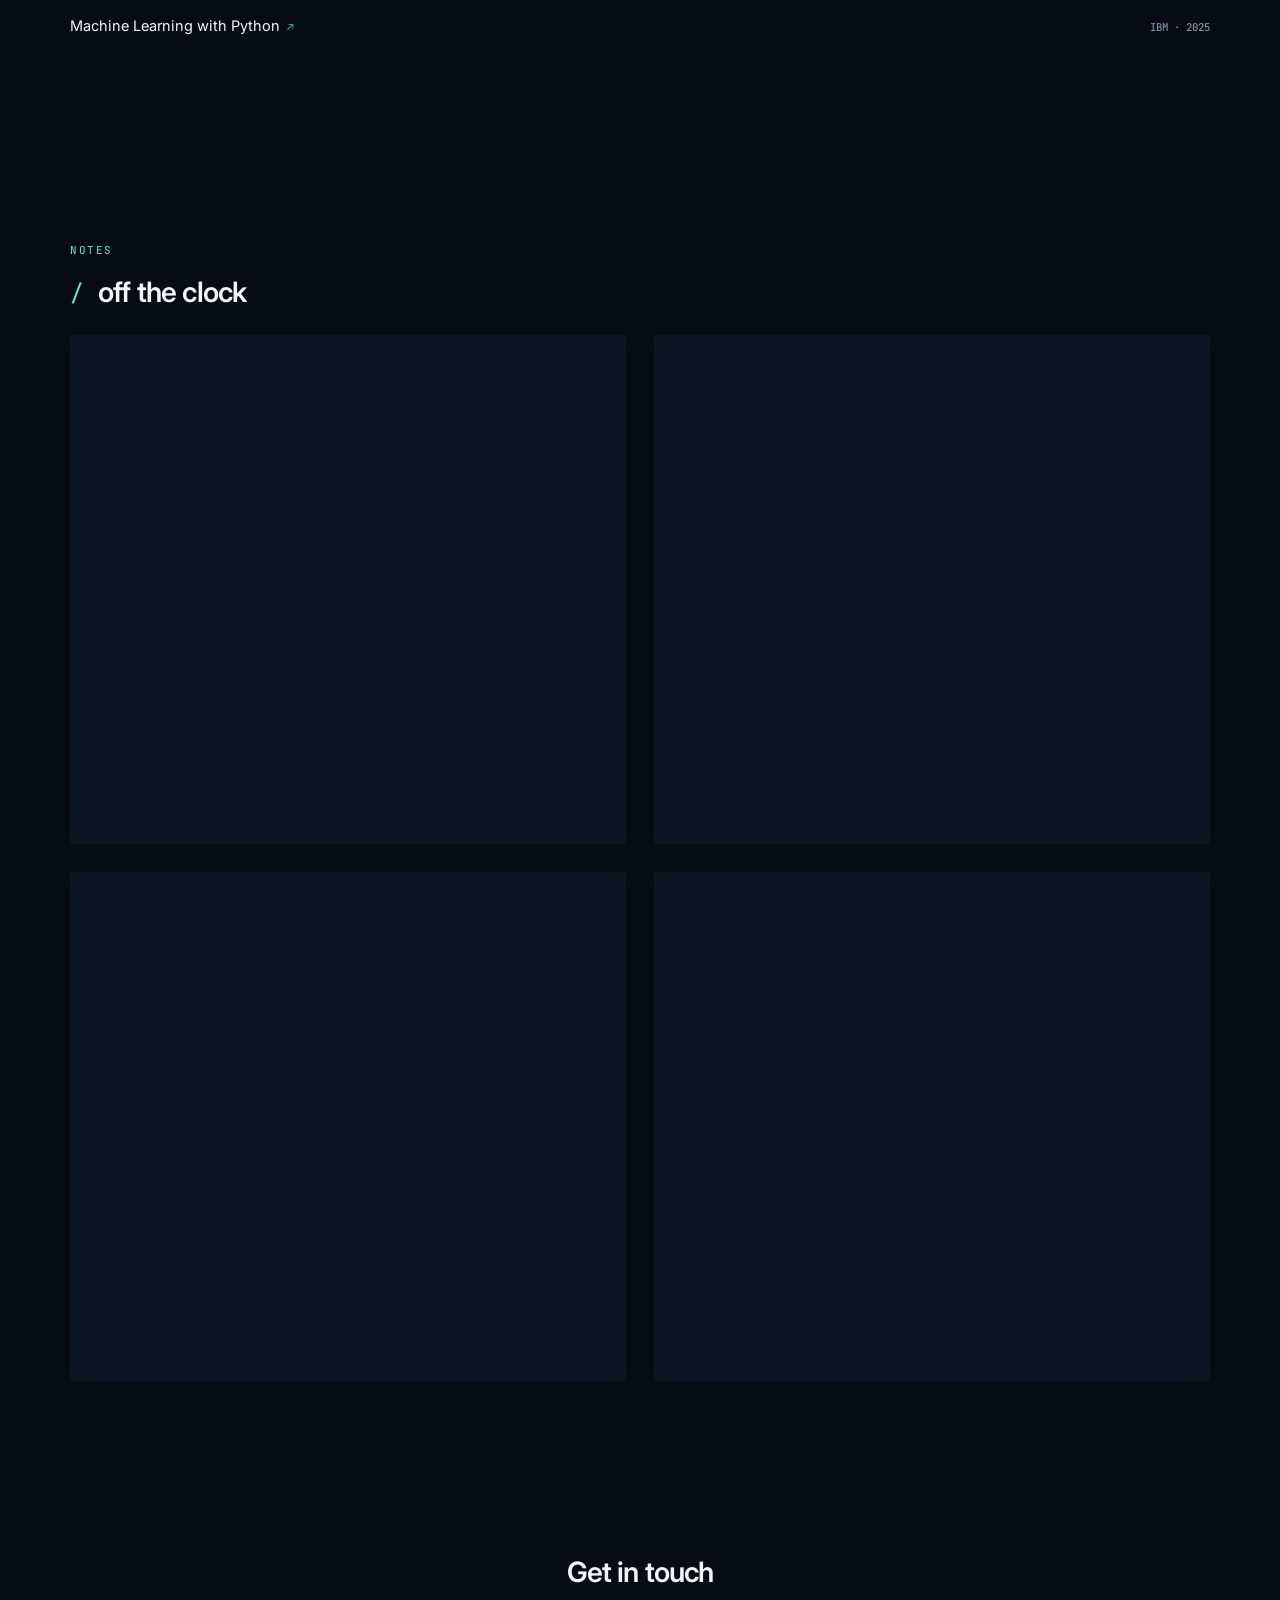
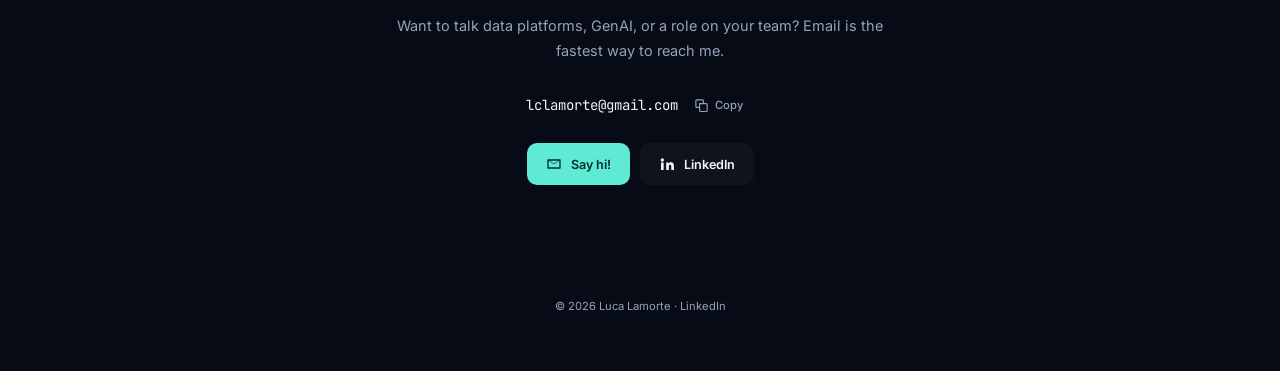
==== commit ff19e256: "Give the notes short titles that say what each one is Co-Authored-By: Claude Opus 5.5 <noreply@anthr" ====
--- a/index.html
+++ b/index.html
@@ -202,8 +202,8 @@
       <img class="note-shot" src="assets/notes/kimberly-clark/kc-entrance-card.webp" alt="The Kimberly-Clark plant in Pilar" loading="lazy" decoding="async">
       <div class="note-body">
         <span class="kind">Career · 2022 to 2026</span>
-        <h3>My years at Kimberly-Clark</h3>
-        <p>More than four years, three roles, work during the day and university at night.</p>
+        <h3>Four years at Kimberly-Clark</h3>
+        <p>Three roles, my first time on a plant floor, and classes until 10 at night.</p>
         <span class="more">Read the story →</span>
       </div>
     </a>
@@ -211,8 +211,8 @@
       <img class="note-shot" src="assets/notes/pc-build/stock-cooler-card.webp" alt="The white build on the desk, fans lit" loading="lazy" decoding="async">
       <div class="note-body">
         <span class="kind">Hardware · 2026</span>
-        <h3>I sold my PC to a stranger on Reddit and ended up flashing a BIOS by hand</h3>
-        <p>He paid before seeing a single part. Then the new CPU didn't boot on my 2019 board, and the only way out was a clip on the BIOS chip.</p>
+        <h3>My current setup</h3>
+        <p>The PC and desk I use today, and what it took: a BIOS flashed by hand and a GPU shipped from China.</p>
         <span class="more">Read the story →</span>
       </div>
     </a>
@@ -220,8 +220,8 @@
       <img class="note-shot" src="assets/notes/pc-builds/corven-sim-card.webp" alt="The Corven race car simulator and the PC that runs it" loading="lazy" decoding="async">
       <div class="note-body">
         <span class="kind">Hardware · since I was a kid</span>
-        <h3>My life in PCs, from the start</h3>
-        <p>How I started building PCs to play Overwatch, and the ones I built for family, friends and a race car simulator.</p>
+        <h3>How I got into PCs</h3>
+        <p>It started with a PC that couldn't run Overwatch. Then came builds for family, friends and a race car simulator.</p>
         <span class="more">Read the story →</span>
       </div>
     </a>
@@ -229,8 +229,8 @@
       <img class="note-shot" src="assets/notes/laptops/acer-nitro-5-card.webp" alt="An Acer Aspire Nitro 5" loading="lazy" decoding="async">
       <div class="note-body">
         <span class="kind">Side business · 2023 to 2025</span>
-        <h3>Two years flipping laptops</h3>
-        <p>Two and a half years buying and selling used laptops, with the numbers, and why I stopped.</p>
+        <h3>Flipping laptops</h3>
+        <p>Fifteen used laptops bought and sold in two and a half years, the spreadsheet behind them, and why I stopped.</p>
         <span class="more">Read the story →</span>
       </div>
     </a>
